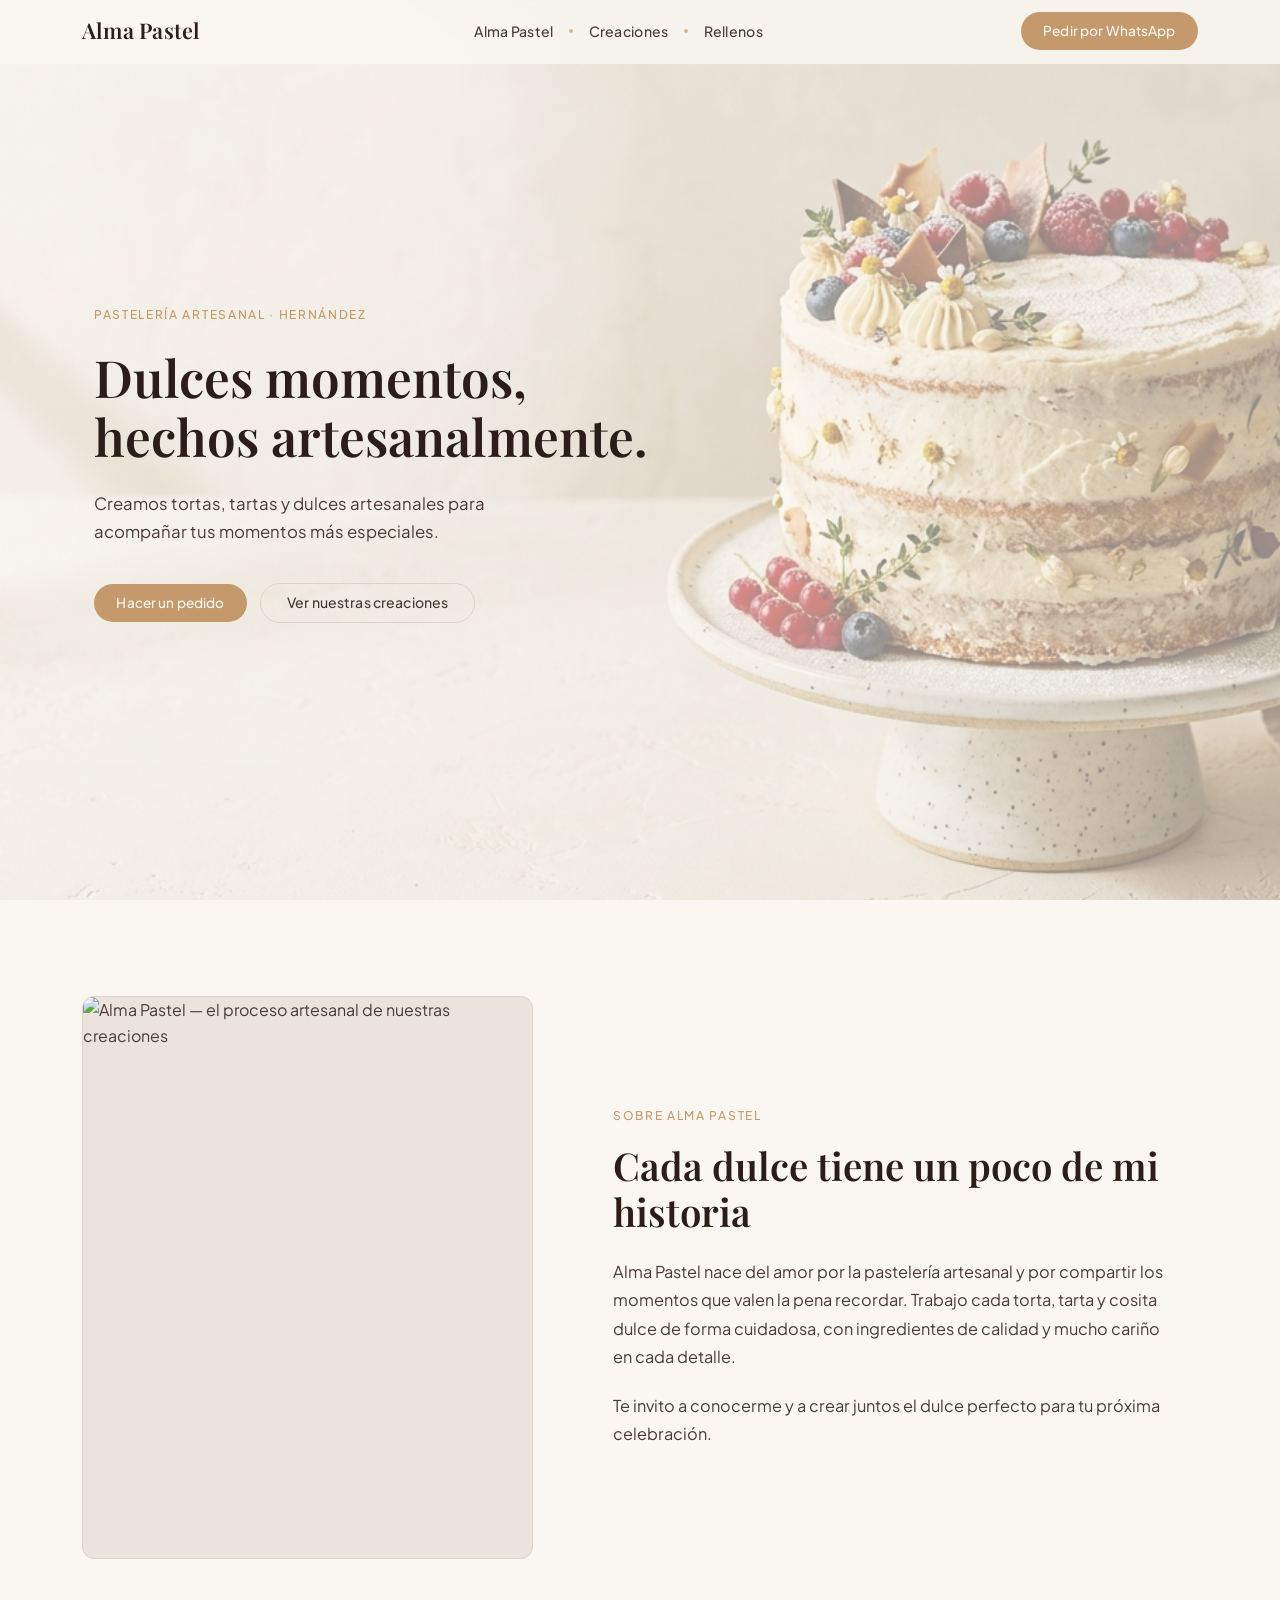
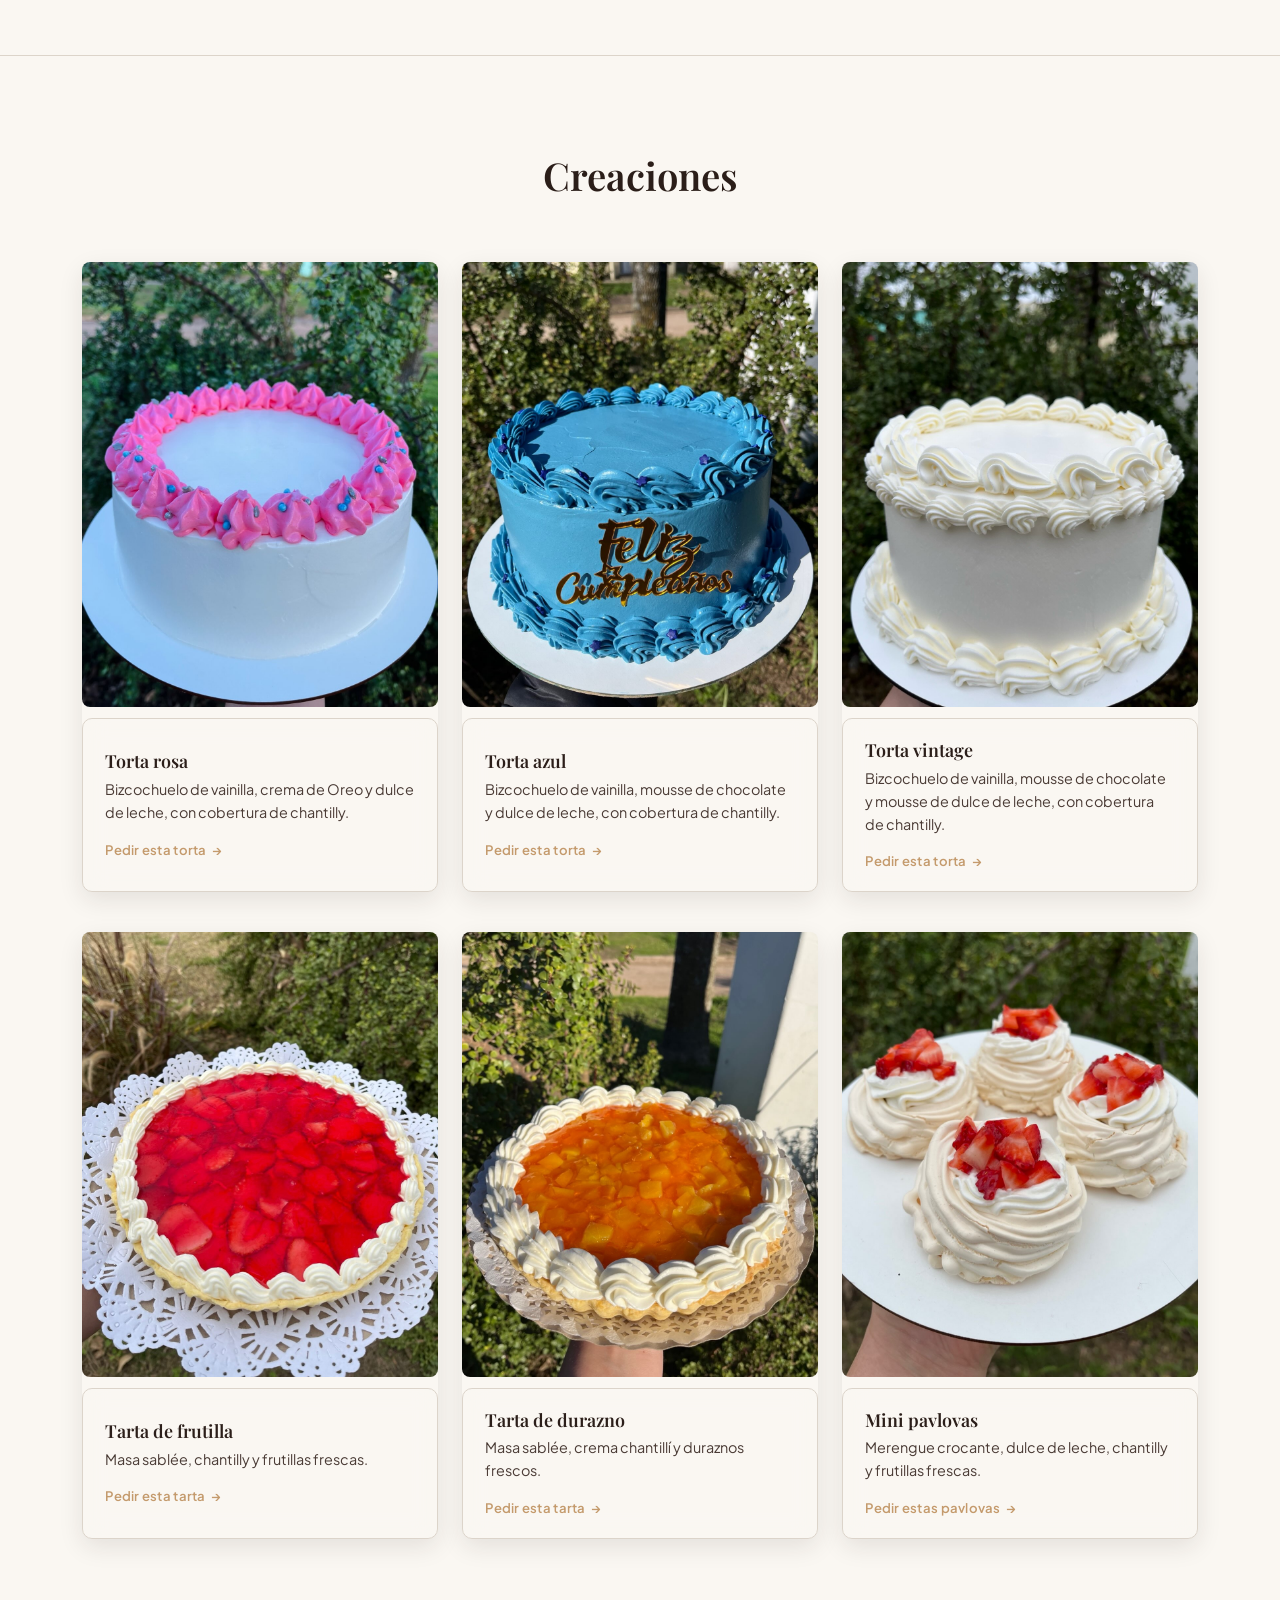
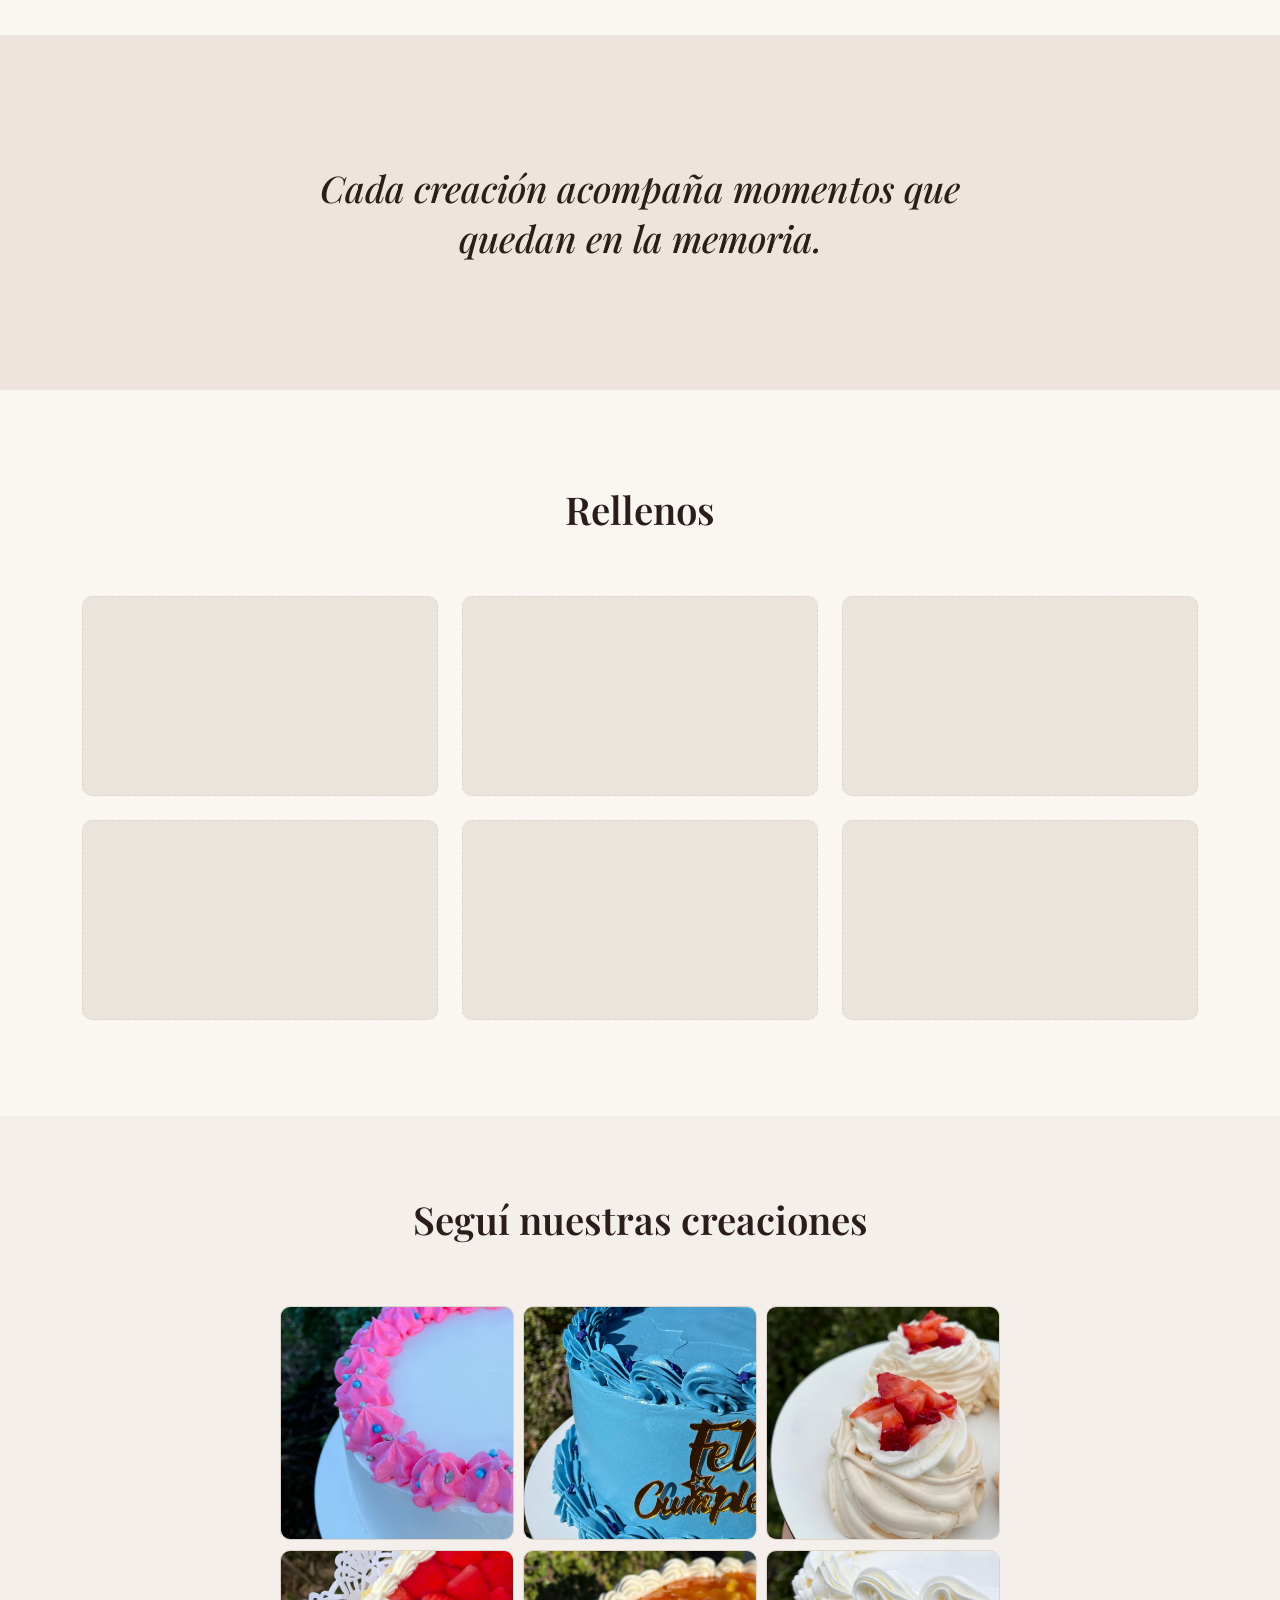
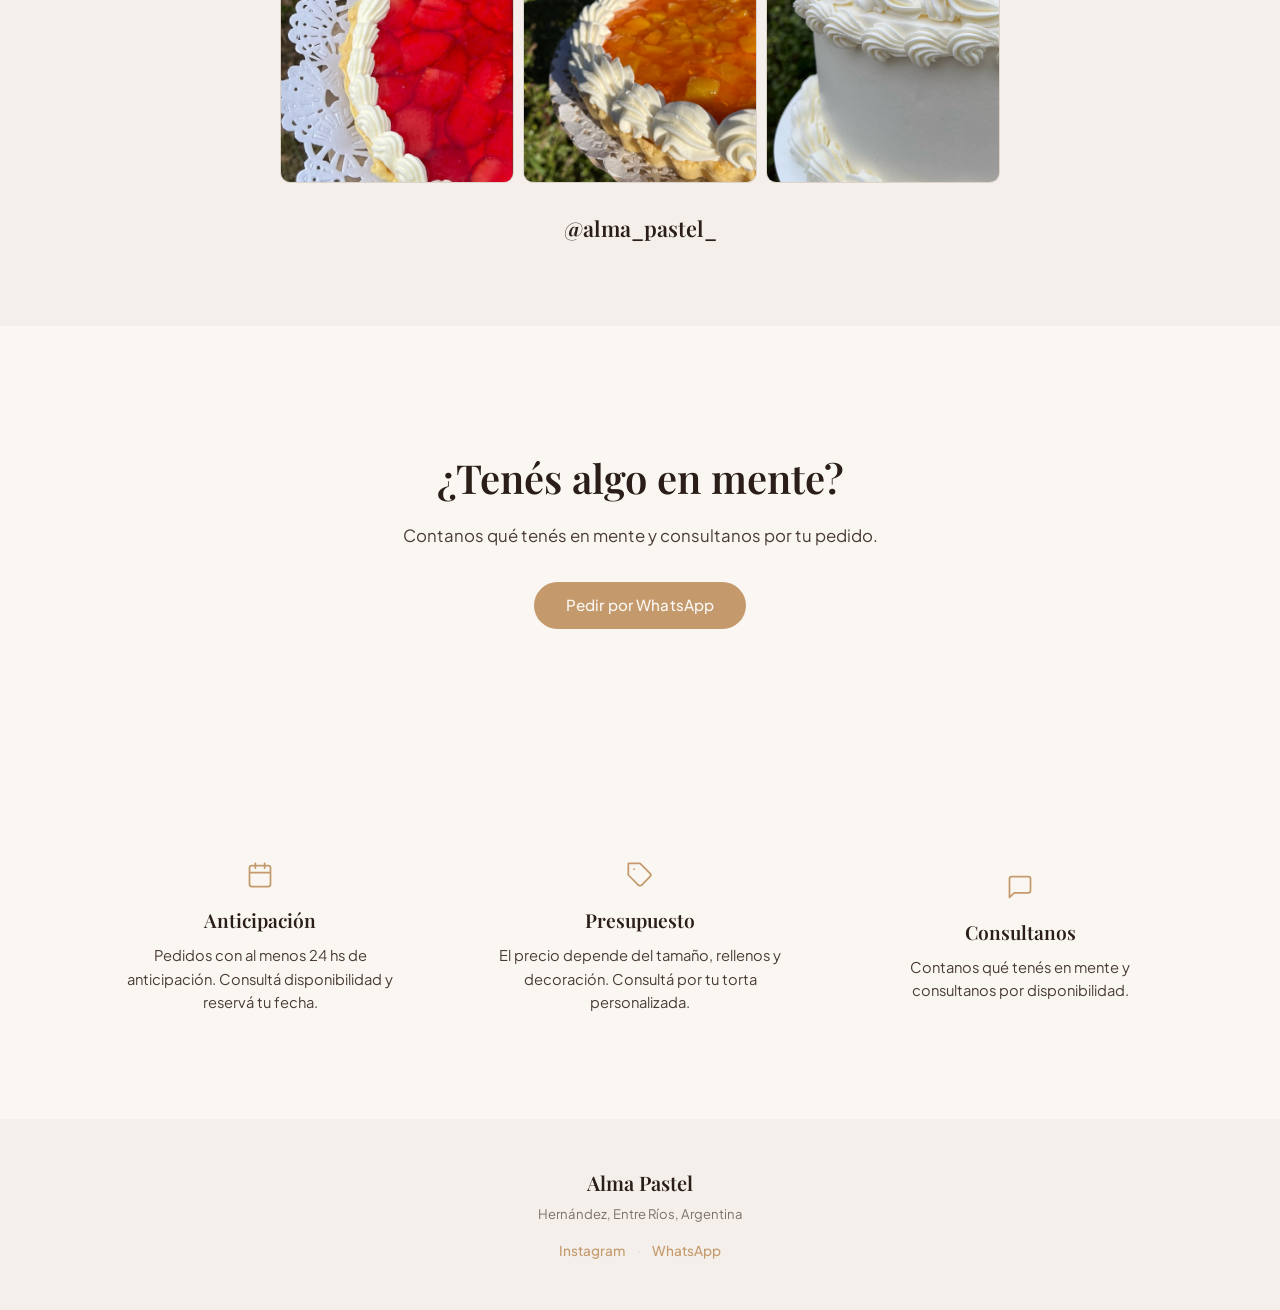
==== index.html @ ade0ddf9 "feat: sitio inicial de Alma Pastel" ====
<!DOCTYPE html>
<html lang="es">
<head>
    <meta charset="UTF-8">
    <meta name="viewport" content="width=device-width, initial-scale=1.0">
    <meta name="description" content="Alma Pastel — Pastelería artesanal en Hernández, Entre Ríos. Tortas, tartas y dulces hechos con amor.">
    <title>Alma Pastel | Pastelería Artesanal</title>

    <link rel="preconnect" href="https://fonts.googleapis.com">
    <link rel="preconnect" href="https://fonts.gstatic.com" crossorigin>
    <link href="https://fonts.googleapis.com/css2?family=Playfair+Display:ital,wght@0,400;0,600;1,400;1,600&family=Plus+Jakarta+Sans:wght@400;500;600&display=swap" rel="stylesheet">

    <link href="https://cdn.jsdelivr.net/npm/bootstrap@5.3.3/dist/css/bootstrap.min.css" rel="stylesheet">
    <link rel="stylesheet" href="css/style.css">
</head>
<body>

    <header id="main-header">
        <nav class="navbar navbar-expand-lg fixed-top">
            <div class="container">

                <a class="navbar-brand" href="#">
                    <span class="brand-name">Alma Pastel</span>
                </a>

                <div class="d-flex align-items-center gap-3">
                    <a href="https://wa.me/YOUR_PHONE_NUMBER" class="btn-whatsapp-mobile d-lg-none" aria-label="Pedir por WhatsApp">
                        <svg xmlns="http://www.w3.org/2000/svg" width="20" height="20" viewBox="0 0 24 24" fill="none" stroke="currentColor" stroke-width="2" stroke-linecap="round" stroke-linejoin="round"><path d="M22 16.92v3a2 2 0 0 1-2.18 2 19.79 19.79 0 0 1-8.63-3.07 19.5 19.5 0 0 1-6-6 19.79 19.79 0 0 1-3.07-8.67A2 2 0 0 1 4.11 2h3a2 2 0 0 1 2 1.72 12.84 12.84 0 0 0 .7 2.81 2 2 0 0 1-.45 2.11L8.09 9.91a16 16 0 0 0 6 6l1.27-1.27a2 2 0 0 1 2.11-.45 12.84 12.84 0 0 0 2.81.7A2 2 0 0 1 22 16.92z"/></svg>
                    </a>

                    <button class="navbar-toggler" type="button" data-bs-toggle="collapse" data-bs-target="#navbarMain" aria-controls="navbarMain" aria-expanded="false" aria-label="Menú de navegación">
                        <span class="navbar-toggler-icon"></span>
                    </button>
                </div>

                <div class="collapse navbar-collapse" id="navbarMain">
                    <ul class="navbar-nav mx-auto align-items-lg-center">
                        <li class="nav-item">
                            <a class="nav-link" href="#sobre-alma">Alma Pastel</a>
                        </li>
                        <li class="nav-item">
                            <a class="nav-link" href="#creaciones">Creaciones</a>
                        </li>
                        <li class="nav-item">
                            <a class="nav-link" href="#rellenos">Rellenos</a>
                        </li>
                    </ul>
                    <a href="https://wa.me/YOUR_PHONE_NUMBER" class="btn btn-whatsapp d-none d-lg-inline-block">
                        Pedir por WhatsApp
                    </a>
                </div>

            </div>
        </nav>
    </header>

    <main>
        <section id="hero">
            <div class="hero-bg" aria-hidden="true">
                <img src="img/hero.jpg" alt="" class="hero-image">
            </div>
            <div class="container">
                <div class="row align-items-center hero-row">
                    <div class="col-lg-7 hero-content">
                        <p class="hero-eyebrow">Pastelería artesanal · Hernández</p>
                        <h1 class="hero-title">Dulces momentos, hechos artesanalmente.</h1>
                        <p class="hero-text">Creamos tortas, tartas y dulces artesanales para acompañar tus momentos más especiales.</p>
                        <div class="hero-cta">
                            <a href="https://wa.me/YOUR_PHONE_NUMBER" class="btn btn-whatsapp">Hacer un pedido</a>
                            <a href="#creaciones" class="btn btn-ghost">Ver nuestras creaciones</a>
                        </div>
                    </div>
                </div>
            </div>
        </section>

        <section id="sobre-alma">
            <div class="container">
                <div class="row align-items-center sobre-row">
                    <div class="col-lg-5">
                        <!-- Foto del proceso artesanal. Reemplazar el archivo img/sobre-alma.jpg por la foto real cuando Ana la provea. -->
                        <div class="sobre-img-wrapper">
                            <img src="img/sobre-alma.jpg" alt="Alma Pastel — el proceso artesanal de nuestras creaciones" class="sobre-img" loading="lazy">
                        </div>
                    </div>
                    <div class="col-lg-7">
                        <div class="sobre-content">
                            <p class="sobre-eyebrow">Sobre Alma Pastel</p>
                            <!-- Texto provisional en primera persona. Reemplazar por el texto real de Ana. -->
                            <h2 class="sobre-title">Cada dulce tiene un poco de mi historia</h2>
                            <p class="sobre-text">Alma Pastel nace del amor por la pastelería artesanal y por compartir los momentos que valen la pena recordar. Trabajo cada torta, tarta y cosita dulce de forma cuidadosa, con ingredientes de calidad y mucho cariño en cada detalle.</p>
                            <p class="sobre-text mb-0">Te invito a conocerme y a crear juntos el dulce perfecto para tu próxima celebración.</p>
                        </div>
                    </div>
                </div>
            </div>
        </section>

        <section id="creaciones">
            <div class="container">
                <div class="section-header">
                    <h2>Creaciones</h2>
                </div>
                <div class="row creaciones-grid">
                    <div class="col-lg-4 col-md-6">
                        <article class="creacion-card">
                            <div class="creacion-media creacion-media--tall">
                                <img src="img/torta-rosa.jpg" alt="Torta rosa de Alma Pastel con cobertura de chantilly" loading="lazy">
                            </div>
                            <div class="creacion-caption">
                                <h3 class="creacion-name">Torta rosa</h3>
                                <p class="creacion-desc">Bizcochuelo de vainilla, crema de Oreo y dulce de leche, con cobertura de chantilly.</p>
                                <a href="https://wa.me/YOUR_PHONE_NUMBER" class="creacion-cta" data-mensaje="Hola! Quiero consultar por la Torta Rosa.">Pedir esta torta</a>
                            </div>
                        </article>
                    </div>
                    <div class="col-lg-4 col-md-6">
                        <article class="creacion-card">
                            <div class="creacion-media creacion-media--tall">
                                <img src="img/torta-azul.jpg" alt="Torta azul de Alma Pastel con cobertura de chantilly" loading="lazy">
                            </div>
                            <div class="creacion-caption">
                                <h3 class="creacion-name">Torta azul</h3>
                                <p class="creacion-desc">Bizcochuelo de vainilla, mousse de chocolate y dulce de leche, con cobertura de chantilly.</p>
                                <a href="https://wa.me/YOUR_PHONE_NUMBER" class="creacion-cta" data-mensaje="Hola! Quiero consultar por la Torta Azul.">Pedir esta torta</a>
                            </div>
                        </article>
                    </div>
                    <div class="col-lg-4 col-md-6">
                        <article class="creacion-card">
                            <div class="creacion-media creacion-media--tall">
                                <img src="img/torta-vintage.jpg" alt="Torta estilo vintage de Alma Pastel con cobertura de chantilly" loading="lazy">
                            </div>
                            <div class="creacion-caption">
                                <h3 class="creacion-name">Torta vintage</h3>
                                <p class="creacion-desc">Bizcochuelo de vainilla, mousse de chocolate y mousse de dulce de leche, con cobertura de chantilly.</p>
                                <a href="https://wa.me/YOUR_PHONE_NUMBER" class="creacion-cta" data-mensaje="Hola! Quiero consultar por la Torta Vintage.">Pedir esta torta</a>
                            </div>
                        </article>
                    </div>
                    <div class="col-lg-4 col-md-6">
                        <article class="creacion-card">
                            <div class="creacion-media creacion-media--standard">
                                <img src="img/tarta-frutilla.jpg" alt="Tarta de frutilla de Alma Pastel con frutillas frescas" loading="lazy">
                            </div>
                            <div class="creacion-caption">
                                <h3 class="creacion-name">Tarta de frutilla</h3>
                                <p class="creacion-desc">Masa sablée, chantilly y frutillas frescas.</p>
                                <a href="https://wa.me/YOUR_PHONE_NUMBER" class="creacion-cta" data-mensaje="Hola! Quiero consultar por la Tarta de Frutilla.">Pedir esta tarta</a>
                            </div>
                        </article>
                    </div>
                    <div class="col-lg-4 col-md-6">
                        <article class="creacion-card">
                            <div class="creacion-media creacion-media--standard">
                                <img src="img/tarta-durazno.jpg" alt="Tarta de durazno de Alma Pastel con duraznos frescos" loading="lazy">
                            </div>
                            <div class="creacion-caption">
                                <h3 class="creacion-name">Tarta de durazno</h3>
                                <p class="creacion-desc">Masa sablée, crema chantillí y duraznos frescos.</p>
                                <a href="https://wa.me/YOUR_PHONE_NUMBER" class="creacion-cta" data-mensaje="Hola! Quiero consultar por la Tarta de Durazno.">Pedir esta tarta</a>
                            </div>
                        </article>
                    </div>
                    <div class="col-lg-4 col-md-6">
                        <article class="creacion-card">
                            <div class="creacion-media creacion-media--standard">
                                <img src="img/pavlovas.jpg" alt="Mini pavlovas de frutilla de Alma Pastel con frutillas frescas" loading="lazy">
                            </div>
                            <div class="creacion-caption">
                                <h3 class="creacion-name">Mini pavlovas</h3>
                                <p class="creacion-desc">Merengue crocante, dulce de leche, chantilly y frutillas frescas.</p>
                                <a href="https://wa.me/YOUR_PHONE_NUMBER" class="creacion-cta" data-mensaje="Hola! Quiero consultar por las Mini Pavlovas.">Pedir estas pavlovas</a>
                            </div>
                        </article>
                    </div>
                </div>
            </div>
        </section>

        <section id="pausa-visual">
            <div class="container">
                <p class="pausa-frase">Cada creación acompaña momentos que quedan en la memoria.</p>
            </div>
        </section>

        <!-- Sección Rellenos (placeholder). Reemplazar con el contenido real cuando esté definido. -->
        <section id="rellenos">
            <div class="container">
                <div class="section-header">
                    <h2>Rellenos</h2>
                </div>
                <div class="row rellenos-grid">
                    <div class="col-md-4"><div class="relleno-placeholder"></div></div>
                    <div class="col-md-4"><div class="relleno-placeholder"></div></div>
                    <div class="col-md-4"><div class="relleno-placeholder"></div></div>
                    <div class="col-md-4"><div class="relleno-placeholder"></div></div>
                    <div class="col-md-4"><div class="relleno-placeholder"></div></div>
                    <div class="col-md-4"><div class="relleno-placeholder"></div></div>
                </div>
            </div>
        </section>

        <section id="instagram">
            <div class="container">
                <div class="section-header">
                    <h2>Seguí nuestras creaciones</h2>
                </div>
                <a class="instagram-link" href="https://instagram.com/alma_pastel_" target="_blank" rel="noopener noreferrer" aria-label="Seguinos en Instagram">
                    <div class="instagram-grid">
                        <div class="ig-tile"><img src="img/torta-rosa-2.jpg" alt="Creación de Alma Pastel" loading="lazy"></div>
                        <div class="ig-tile"><img src="img/torta-azul-2.jpg" alt="Creación de Alma Pastel" loading="lazy"></div>
                        <div class="ig-tile"><img src="img/pavlovas-2.jpg" alt="Creación de Alma Pastel" loading="lazy"></div>
                        <div class="ig-tile"><img src="img/tarta-frutilla-2.jpg" alt="Creación de Alma Pastel" loading="lazy"></div>
                        <div class="ig-tile"><img src="img/tarta-durazno-2.jpg" alt="Creación de Alma Pastel" loading="lazy"></div>
                        <div class="ig-tile"><img src="img/torta-vintage-3.jpg" alt="Creación de Alma Pastel" loading="lazy"></div>
                    </div>
                    <span class="instagram-handle">@alma_pastel_</span>
                </a>
            </div>
        </section>

        <section id="cta-final">
            <div class="container">
                <div class="cta-final-content">
                    <h2>¿Tenés algo en mente?</h2>
                    <p class="cta-final-text">Contanos qué tenés en mente y consultanos por tu pedido.</p>
                    <a href="https://wa.me/YOUR_PHONE_NUMBER" class="btn btn-whatsapp btn-cta-final">Pedir por WhatsApp</a>
                </div>
            </div>
        </section>

        <section id="como-pedir">
            <div class="container">
                <div class="row como-pedir-grid">
                    <div class="col-md-4">
                        <article class="paso">
                            <span class="paso-icono" aria-hidden="true">
                                <svg xmlns="http://www.w3.org/2000/svg" width="28" height="28" viewBox="0 0 24 24" fill="none" stroke="currentColor" stroke-width="1.5" stroke-linecap="round" stroke-linejoin="round"><path d="M8 2v4M16 2v4M3 10h18M5 4h14a2 2 0 0 1 2 2v14a2 2 0 0 1-2 2H5a2 2 0 0 1-2-2V6a2 2 0 0 1 2-2z"/></svg>
                            </span>
                            <h3 class="paso-title">Anticipación</h3>
                            <p class="paso-text">Pedidos con al menos 24 hs de anticipación. Consultá disponibilidad y reservá tu fecha.</p>
                        </article>
                    </div>
                    <div class="col-md-4">
                        <article class="paso">
                            <span class="paso-icono" aria-hidden="true">
                                <svg xmlns="http://www.w3.org/2000/svg" width="28" height="28" viewBox="0 0 24 24" fill="none" stroke="currentColor" stroke-width="1.5" stroke-linecap="round" stroke-linejoin="round"><path d="M20.59 13.41l-7.17 7.17a2 2 0 0 1-2.83 0L2 12V2h10l8.59 8.59a2 2 0 0 1 0 2.82z"/><line x1="7" y1="7" x2="7.01" y2="7"/></svg>
                            </span>
                            <h3 class="paso-title">Presupuesto</h3>
                            <p class="paso-text">El precio depende del tamaño, rellenos y decoración. Consultá por tu torta personalizada.</p>
                        </article>
                    </div>
                    <div class="col-md-4">
                        <article class="paso">
                            <span class="paso-icono" aria-hidden="true">
                                <svg xmlns="http://www.w3.org/2000/svg" width="28" height="28" viewBox="0 0 24 24" fill="none" stroke="currentColor" stroke-width="1.5" stroke-linecap="round" stroke-linejoin="round"><path d="M21 15a2 2 0 0 1-2 2H7l-4 4V5a2 2 0 0 1 2-2h14a2 2 0 0 1 2 2z"/></svg>
                            </span>
                            <h3 class="paso-title">Consultanos</h3>
                            <p class="paso-text">Contanos qué tenés en mente y consultanos por disponibilidad.</p>
                        </article>
                    </div>
                </div>
            </div>
        </section>
    </main>

    <footer class="site-footer">
        <div class="container text-center">
            <p class="footer-brand">Alma Pastel</p>
            <p class="footer-location">Hernández, Entre Ríos, Argentina</p>
            <div class="footer-links">
                <a href="https://instagram.com/alma_pastel_" target="_blank" rel="noopener noreferrer" aria-label="Instagram">Instagram</a>
                <span class="footer-sep">·</span>
                <a href="https://wa.me/YOUR_PHONE_NUMBER" target="_blank" rel="noopener noreferrer" aria-label="WhatsApp">WhatsApp</a>
            </div>
        </div>
    </footer>

    <a href="https://wa.me/YOUR_PHONE_NUMBER" class="btn-whatsapp-flotante" aria-label="Consultar disponibilidad por WhatsApp">
        <svg xmlns="http://www.w3.org/2000/svg" width="20" height="20" viewBox="0 0 24 24" fill="none" stroke="currentColor" stroke-width="2" stroke-linecap="round" stroke-linejoin="round"><path d="M22 16.92v3a2 2 0 0 1-2.18 2 19.79 19.79 0 0 1-8.63-3.07 19.5 19.5 0 0 1-6-6 19.79 19.79 0 0 1-3.07-8.67A2 2 0 0 1 4.11 2h3a2 2 0 0 1 2 1.72 12.84 12.84 0 0 0 .7 2.81 2 2 0 0 1-.45 2.11L8.09 9.91a16 16 0 0 0 6 6l1.27-1.27a2 2 0 0 1 2.11-.45 12.84 12.84 0 0 0 2.81.7A2 2 0 0 1 22 16.92z"/></svg>
        <span>Consultar disponibilidad</span>
    </a>

    <button type="button" id="btn-volver-arriba" class="btn-top" aria-label="Volver arriba">
        <svg xmlns="http://www.w3.org/2000/svg" width="20" height="20" viewBox="0 0 24 24" fill="none" stroke="currentColor" stroke-width="2" stroke-linecap="round" stroke-linejoin="round"><line x1="12" y1="19" x2="12" y2="5"/><polyline points="5 12 12 5 19 12"/></svg>
    </button>

    <script src="https://cdn.jsdelivr.net/npm/bootstrap@5.3.3/dist/js/bootstrap.bundle.min.js"></script>
    <script src="js/script.js"></script>
</body>
</html>
---- css/style.css ----
:root {
    --ap-bg-marfil: #FAF7F2;
    --ap-bg-crema: #F4EFEA;
    --ap-bg-rosa-sutil: #EFE3DD;
    --ap-text-chocolate: #2B1E19;
    --ap-text-espresso: #4A3B35;
    --ap-accent-caramelo: #C49A6C;
    --ap-placeholder-bg: #EAE4DD;
    --ap-placeholder-border: #DCD4CA;

    --ap-font-serif: 'Playfair Display', Georgia, 'Times New Roman', serif;
    --ap-font-sans: 'Plus Jakarta Sans', -apple-system, BlinkMacSystemFont, 'Segoe UI', sans-serif;

    --ap-navbar-height: 76px;
}

/* Base */
html {
    scroll-behavior: smooth;
    scroll-padding-top: var(--ap-navbar-height);
}

body {
    font-family: var(--ap-font-sans);
    font-weight: 400;
    color: var(--ap-text-espresso);
    background-color: var(--ap-bg-marfil);
    line-height: 1.6;
    -webkit-font-smoothing: antialiased;
    -moz-osx-font-smoothing: grayscale;
}

/* Tipografía base */
h1, h2, h3, h4, h5, h6 {
    font-family: var(--ap-font-serif);
    color: var(--ap-text-chocolate);
    font-weight: 600;
    line-height: 1.2;
}

a {
    color: var(--ap-accent-caramelo);
    text-decoration: none;
    transition: color 0.2s ease;
}

a:hover {
    color: var(--ap-text-chocolate);
}

/* Navbar */
.navbar {
    background-color: rgba(250, 247, 242, 0.85);
    backdrop-filter: blur(12px);
    -webkit-backdrop-filter: blur(12px);
    border-bottom: 1px solid transparent;
    transition: border-color 0.3s ease, box-shadow 0.3s ease;
    padding: 0.75rem 0;
    z-index: 1030;
}

.navbar.scrolled {
    border-bottom-color: var(--ap-placeholder-border);
    box-shadow: 0 1px 8px rgba(43, 30, 25, 0.04);
}

.navbar-brand {
    display: inline-flex;
    text-decoration: none;
    line-height: 1.1;
}

.brand-name {
    font-family: var(--ap-font-serif);
    font-size: 1.35rem;
    font-weight: 600;
    color: var(--ap-text-chocolate);
    letter-spacing: 0.01em;
}

.navbar-toggler {
    border: none;
    padding: 0.35rem;
}

.navbar-toggler:focus {
    box-shadow: none;
}

.navbar-toggler-icon {
    background-image: url("data:image/svg+xml,%3csvg xmlns='http://www.w3.org/2000/svg' viewBox='0 0 30 30'%3e%3cpath stroke='%234A3B35' stroke-linecap='round' stroke-miterlimit='10' stroke-width='2' d='M4 7h22M4 15h22M4 23h22'/%3e%3c/svg%3e");
    width: 24px;
    height: 24px;
}

.nav-link {
    font-family: var(--ap-font-sans);
    font-size: 0.88rem;
    font-weight: 500;
    color: var(--ap-text-espresso) !important;
    letter-spacing: 0.02em;
    padding: 0.5rem 1.1rem !important;
    transition: color 0.2s ease;
}

.nav-link:hover {
    color: var(--ap-text-chocolate) !important;
}

/* Puntitos separadores entre nav links (solo desktop) */
@media (min-width: 992px) {
    .navbar-nav .nav-item {
        position: relative;
    }

    .navbar-nav .nav-item:not(:last-child)::after {
        content: '';
        position: absolute;
        top: 50%;
        right: -2px;
        transform: translateY(-50%);
        width: 4px;
        height: 4px;
        border-radius: 50%;
        background-color: var(--ap-accent-caramelo);
        opacity: 0.7;
    }
}

/* Botón WhatsApp (navbar desktop) */
.btn-whatsapp {
    font-family: var(--ap-font-sans);
    font-size: 0.85rem;
    font-weight: 500;
    color: var(--ap-bg-marfil);
    background-color: var(--ap-accent-caramelo);
    border: none;
    border-radius: 100px;
    padding: 0.55rem 1.4rem;
    letter-spacing: 0.01em;
    transition: background-color 0.2s ease, transform 0.15s ease;
}

.btn-whatsapp:hover {
    background-color: var(--ap-text-chocolate);
    color: var(--ap-bg-marfil);
    transform: translateY(-1px);
}

/* Botón WhatsApp (navbar mobile) */
.btn-whatsapp-mobile {
    display: flex;
    align-items: center;
    justify-content: center;
    width: 40px;
    height: 40px;
    border-radius: 50%;
    background-color: var(--ap-accent-caramelo);
    color: var(--ap-bg-marfil);
    transition: background-color 0.2s ease;
}

.btn-whatsapp-mobile:hover {
    background-color: var(--ap-text-chocolate);
    color: var(--ap-bg-marfil);
}

/* Ocultar el botón WhatsApp del navbar cuando aparece el botón flotante */
.navbar-wa-hidden {
    opacity: 0;
    visibility: hidden;
    transform: translateY(4px);
    pointer-events: none;
}

.btn-whatsapp.navbar-wa-hidden,
.btn-whatsapp-mobile.navbar-wa-hidden {
    transition: opacity 0.3s ease, transform 0.3s ease, visibility 0.3s ease;
}

/* Hero */
#hero {
    position: relative;
    overflow: hidden;
    padding-top: calc(var(--ap-navbar-height) + 4rem);
    padding-bottom: 4rem;
    min-height: 100vh;
    display: flex;
    align-items: center;
}

.hero-bg {
    position: absolute;
    inset: 0;
    z-index: 0;
    overflow: hidden;
}

.hero-bg::after {
    content: '';
    position: absolute;
    inset: 0;
    background-color: rgba(250, 247, 242, 0.55);
    z-index: 1;
}

.hero-image {
    position: relative;
    width: 100%;
    height: 120%;
    top: -10%;
    object-fit: cover;
    display: block;
    will-change: transform;
    transform: translateY(0);
}

.hero-row {
    width: 100%;
    margin: 0;
}

.hero-content {
    position: relative;
    z-index: 2;
    padding-right: 3rem;
    padding-bottom: 3rem;
}

.hero-eyebrow {
    font-family: var(--ap-font-sans);
    font-size: 0.75rem;
    font-weight: 500;
    text-transform: uppercase;
    letter-spacing: 0.14em;
    color: var(--ap-accent-caramelo);
    margin-bottom: 1.5rem;
}

.hero-title {
    font-size: clamp(2.2rem, 4vw, 3.2rem);
    font-weight: 600;
    line-height: 1.15;
    color: var(--ap-text-chocolate);
    margin-bottom: 1.5rem;
    max-width: 640px;
}

.hero-text {
    font-size: 1.05rem;
    line-height: 1.7;
    color: var(--ap-text-espresso);
    margin-bottom: 2.25rem;
    max-width: 440px;
}

.hero-cta {
    display: flex;
    flex-wrap: wrap;
    gap: 0.85rem;
    align-items: center;
}

.btn-ghost {
    font-family: var(--ap-font-sans);
    font-size: 0.88rem;
    font-weight: 500;
    color: var(--ap-text-espresso);
    background-color: transparent;
    border: 1px solid var(--ap-placeholder-border);
    border-radius: 100px;
    padding: 0.55rem 1.6rem;
    letter-spacing: 0.01em;
    transition: border-color 0.2s ease, color 0.2s ease;
}

.btn-ghost:hover {
    border-color: var(--ap-text-espresso);
    color: var(--ap-text-chocolate);
    background-color: transparent;
}

.section-header {
    text-align: center;
    max-width: 540px;
    margin: 0 auto 4rem;
}

.section-header h2 {
    font-size: clamp(1.8rem, 3vw, 2.4rem);
    margin-bottom: 1rem;
}

/* --- Creaciones --- */
#creaciones {
    padding: 6rem 0;
    background-color: var(--ap-bg-marfil);
}

.creaciones-grid {
    row-gap: 2.5rem;
}

.creacion-card {
    max-width: 480px;
    margin: 0 auto;
    display: flex;
    flex-direction: column;
    height: 100%;
    box-shadow: 0 8px 24px rgba(43, 30, 25, 0.10);
    border-radius: 12px;
}

.creacion-media {
    border-radius: 8px;
    overflow: hidden;
    background-color: var(--ap-placeholder-bg);
    position: relative;
}

.creacion-media img {
    width: 100%;
    height: 100%;
    display: block;
    object-fit: cover;
    transition: transform 0.5s ease;
}

.creacion-media--tall,
.creacion-media--standard {
    aspect-ratio: 4 / 5;
}

.creacion-caption {
    flex: 1;
    background-color: rgba(250, 247, 242, 0.85);
    backdrop-filter: blur(12px);
    -webkit-backdrop-filter: blur(12px);
    border: 1px solid var(--ap-placeholder-border);
    border-radius: 10px;
    padding: 1.25rem 1.4rem;
    margin-top: 0.65rem;
    display: flex;
    flex-direction: column;
    justify-content: center;
}

.creacion-name {
    font-family: var(--ap-font-serif);
    font-size: 1.12rem;
    font-weight: 600;
    color: var(--ap-text-chocolate);
    margin: 0 0 0.4rem;
}

.creacion-desc {
    font-size: 0.9rem;
    line-height: 1.6;
    color: var(--ap-text-espresso);
    margin: 0;
}

.creacion-cta {
    align-self: flex-start;
    margin-top: 0.9rem;
    font-family: var(--ap-font-sans);
    font-size: 0.82rem;
    font-weight: 600;
    color: var(--ap-accent-caramelo);
    letter-spacing: 0.02em;
    transition: color 0.2s ease;
}

.creacion-cta::after {
    content: '→';
    margin-left: 0.35rem;
    transition: transform 0.2s ease;
    display: inline-block;
}

.creacion-cta:hover {
    color: var(--ap-text-chocolate);
}

.creacion-cta:hover::after {
    transform: translateX(3px);
}

/* Hover sutil solo en dispositivos con hover real (desktop) */
@media (hover: hover) and (pointer: fine) {
    .creacion-card:hover .creacion-media img {
        transform: scale(1.03);
    }
}

/* --- Sobre Alma --- */
#sobre-alma {
    padding: 6rem 0;
    background-color: var(--ap-bg-marfil);
    border-bottom: 1px solid var(--ap-placeholder-border);
}

.sobre-img-wrapper {
    border-radius: 12px;
    overflow: hidden;
    background-color: var(--ap-placeholder-bg);
    border: 1px solid var(--ap-placeholder-border);
}

/* Mientras no exista img/sobre-alma.jpg se muestra el fondo de placeholder sin romper el layout */
.sobre-img {
    width: 100%;
    aspect-ratio: 4 / 5;
    object-fit: cover;
    display: block;
}

.sobre-content {
    padding: 0 1rem;
}

@media (min-width: 992px) {
    .sobre-content {
        padding: 0 2rem 0 3.5rem;
    }
}

.sobre-eyebrow {
    font-family: var(--ap-font-sans);
    font-size: 0.75rem;
    font-weight: 500;
    text-transform: uppercase;
    letter-spacing: 0.14em;
    color: var(--ap-accent-caramelo);
    margin-bottom: 1rem;
}

.sobre-title {
    font-size: clamp(1.8rem, 3vw, 2.4rem);
    margin-bottom: 1.5rem;
}

.sobre-text {
    font-size: 1.02rem;
    line-height: 1.75;
    color: var(--ap-text-espresso);
    margin-bottom: 1.25rem;
    max-width: 560px;
}

/* --- Pausa Visual --- */
#pausa-visual {
    background-color: var(--ap-bg-rosa-sutil);
    padding: 8rem 0;
}

.pausa-frase {
    font-family: var(--ap-font-serif);
    font-style: italic;
    font-size: clamp(1.7rem, 3.5vw, 2.3rem);
    font-weight: 500;
    line-height: 1.35;
    color: var(--ap-text-chocolate);
    text-align: center;
    max-width: 720px;
    margin: 0 auto;
}

/* --- Rellenos (placeholder) --- */
#rellenos {
    background-color: var(--ap-bg-marfil);
    padding: 6rem 0;
}

.rellenos-grid {
    row-gap: 1.5rem;
}

.relleno-placeholder {
    border-radius: 10px;
    border: 1px dashed var(--ap-placeholder-border);
    background-color: var(--ap-placeholder-bg);
    min-height: 200px;
}

/* --- Cómo hacer tu pedido --- */
#como-pedir {
    background-color: var(--ap-bg-marfil);
    padding: 6rem 0;
}

.como-pedir-grid {
    row-gap: 2.5rem;
}

.paso {
    height: 100%;
    display: flex;
    flex-direction: column;
    justify-content: center;
    text-align: center;
    padding: 0.5rem 1rem;
}

.paso-icono {
    display: inline-flex;
    align-items: center;
    justify-content: center;
    color: var(--ap-accent-caramelo);
    margin-bottom: 1.25rem;
}

.paso-title {
    font-size: 1.2rem;
    margin-bottom: 0.75rem;
}

.paso-text {
    font-size: 0.92rem;
    line-height: 1.6;
    color: var(--ap-text-espresso);
    margin: 0 auto;
    max-width: 300px;
}

/* --- Instagram --- */
#instagram {
    background-color: var(--ap-bg-crema);
    padding: 5rem 0;
}

.instagram-link {
    display: block;
    max-width: 720px;
    margin: 0 auto;
    text-align: center;
    text-decoration: none;
}

.instagram-grid {
    display: grid;
    grid-template-columns: repeat(3, 1fr);
    gap: 0.6rem;
    margin-bottom: 1.75rem;
}

.ig-tile {
    aspect-ratio: 1 / 1;
    border-radius: 10px;
    overflow: hidden;
    background-color: var(--ap-placeholder-bg);
    border: 1px solid var(--ap-placeholder-border);
}

.ig-tile img {
    width: 100%;
    height: 100%;
    object-fit: cover;
    display: block;
    transition: transform 0.5s ease;
}

@media (hover: hover) and (pointer: fine) {
    .instagram-link:hover .ig-tile img {
        transform: scale(1.05);
    }
}

.instagram-handle {
    font-family: var(--ap-font-serif);
    font-size: 1.35rem;
    font-weight: 600;
    color: var(--ap-text-chocolate);
    text-decoration: none;
    transition: color 0.2s ease;
}

.instagram-link:hover .instagram-handle {
    color: var(--ap-accent-caramelo);
}

/* --- CTA Final --- */
#cta-final {
    background-color: var(--ap-bg-marfil);
    padding: 8rem 0;
}

.cta-final-content {
    text-align: center;
    max-width: 560px;
    margin: 0 auto;
}

.cta-final-content h2 {
    font-size: clamp(1.8rem, 3.5vw, 2.5rem);
    margin-bottom: 1.25rem;
}

.cta-final-text {
    font-size: 1.05rem;
    line-height: 1.7;
    color: var(--ap-text-espresso);
    margin-bottom: 2rem;
}

.btn-cta-final {
    font-size: 0.95rem;
    padding: 0.75rem 2rem;
}

/* --- Botón WhatsApp flotante --- */
.btn-whatsapp-flotante {
    position: fixed;
    left: 1.25rem;
    bottom: 1.25rem;
    z-index: 1040;
    display: flex;
    align-items: center;
    gap: 0.5rem;
    font-family: var(--ap-font-sans);
    font-size: 0.85rem;
    font-weight: 600;
    color: var(--ap-bg-marfil);
    background-color: var(--ap-accent-caramelo);
    border-radius: 100px;
    padding: 0.7rem 1.1rem;
    box-shadow: 0 2px 12px rgba(43, 30, 25, 0.18);
    text-decoration: none;
    opacity: 0;
    visibility: hidden;
    transform: translateY(10px);
    pointer-events: none;
    transition: opacity 0.3s ease, transform 0.3s ease, visibility 0.3s ease, background-color 0.2s ease;
}

.btn-whatsapp-flotante.visible {
    opacity: 1;
    visibility: visible;
    transform: translateY(0);
    pointer-events: auto;
}

@media (hover: hover) and (pointer: fine) {
    .btn-whatsapp-flotante:hover {
        background-color: var(--ap-text-chocolate);
        color: var(--ap-bg-marfil);
        transform: translateY(-1px);
    }
}

/* --- Botón volver arriba --- */
.btn-top {
    position: fixed;
    right: 1.25rem;
    bottom: 1.25rem;
    z-index: 1040;
    display: flex;
    align-items: center;
    justify-content: center;
    width: 48px;
    height: 48px;
    border: none;
    border-radius: 50%;
    background-color: var(--ap-accent-caramelo);
    color: var(--ap-bg-marfil);
    box-shadow: 0 2px 10px rgba(43, 30, 25, 0.12);
    opacity: 0;
    visibility: hidden;
    transform: translateY(10px);
    pointer-events: none;
    transition: opacity 0.3s ease, transform 0.3s ease, visibility 0.3s ease, background-color 0.2s ease;
}

.btn-top.visible {
    opacity: 1;
    visibility: visible;
    transform: translateY(0);
    pointer-events: auto;
}

@media (hover: hover) and (pointer: fine) {
    .btn-top:hover {
        background-color: var(--ap-text-chocolate);
    }
}

/* Footer */
.site-footer {
    background-color: var(--ap-bg-crema);
    padding: 3rem 0;
}

.footer-brand {
    font-family: var(--ap-font-serif);
    font-size: 1.25rem;
    font-weight: 600;
    color: var(--ap-text-chocolate);
    margin-bottom: 0.25rem;
}

.footer-location {
    font-size: 0.82rem;
    color: var(--ap-text-espresso);
    opacity: 0.7;
    margin-bottom: 1rem;
}

.footer-links {
    font-size: 0.85rem;
}

.footer-links a {
    color: var(--ap-accent-caramelo);
    font-weight: 500;
    text-decoration: none;
    transition: color 0.2s ease;
}

.footer-links a:hover {
    color: var(--ap-text-chocolate);
}

.footer-sep {
    color: var(--ap-placeholder-border);
    margin: 0 0.6rem;
}

/* Responsive */

/* Tablets */
@media (max-width: 991.98px) {
    .navbar-collapse {
        background-color: rgba(250, 247, 242, 0.98);
        backdrop-filter: blur(12px);
        -webkit-backdrop-filter: blur(12px);
        padding: 1.25rem;
        margin-top: 0.75rem;
        border-radius: 8px;
    }

    .nav-link {
        padding: 0.65rem 0 !important;
    }

    #hero {
        padding-top: calc(var(--ap-navbar-height) + 2rem);
        padding-bottom: 3rem;
    }

    .hero-content {
        padding-right: 0.5rem;
        text-align: center;
        padding-bottom: 2.5rem;
    }

    .hero-text {
        margin-left: auto;
        margin-right: auto;
    }

    .hero-cta {
        justify-content: center;
    }
}

/* Mobile */
@media (max-width: 575.98px) {
    :root {
        --ap-navbar-height: 64px;
    }

    .navbar {
        padding: 0.5rem 0;
    }

    .brand-name {
        font-size: 1.15rem;
    }

    .btn-whatsapp-mobile {
        width: 36px;
        height: 36px;
    }

    .btn-whatsapp-mobile svg {
        width: 17px;
        height: 17px;
    }

    #hero {
        padding-top: calc(var(--ap-navbar-height) + 1.5rem);
        padding-bottom: 2rem;
    }

    .hero-eyebrow {
        font-size: 0.68rem;
        margin-bottom: 1.2rem;
    }

    .hero-title {
        font-size: 1.85rem;
        margin-bottom: 1.2rem;
    }

    .hero-text {
        font-size: 0.95rem;
        margin-bottom: 2rem;
    }

    .hero-cta {
        flex-direction: column;
        align-items: stretch;
        padding: 0 1rem;
    }

    .hero-cta .btn {
        text-align: center;
        width: 100%;
    }

    .section-header {
        margin-bottom: 2.5rem;
    }

    #creaciones {
        padding: 3.5rem 0;
    }

    .creaciones-grid {
        row-gap: 2rem;
    }

    .creacion-caption {
        margin-top: 0.5rem;
        padding: 1rem 1.15rem;
    }

    #pausa-visual {
        padding: 4.5rem 0;
    }

    #sobre-alma {
        padding: 3.5rem 0;
    }

    .sobre-img-wrapper {
        margin-bottom: 2rem;
    }

    .sobre-content {
        padding: 0 0.5rem;
        text-align: center;
    }

    .sobre-text {
        margin-left: auto;
        margin-right: auto;
    }

    #instagram {
        padding: 3.5rem 0;
    }

    .instagram-grid {
        gap: 0.4rem;
    }

    .btn-whatsapp-flotante {
        left: 1rem;
        bottom: 1rem;
        padding: 0.6rem 0.9rem;
        font-size: 0.8rem;
    }

    #como-pedir {
        padding: 3.5rem 0;
    }

    .paso {
        padding: 0.5rem 0;
    }

    #cta-final {
        padding: 4.5rem 0;
    }
}
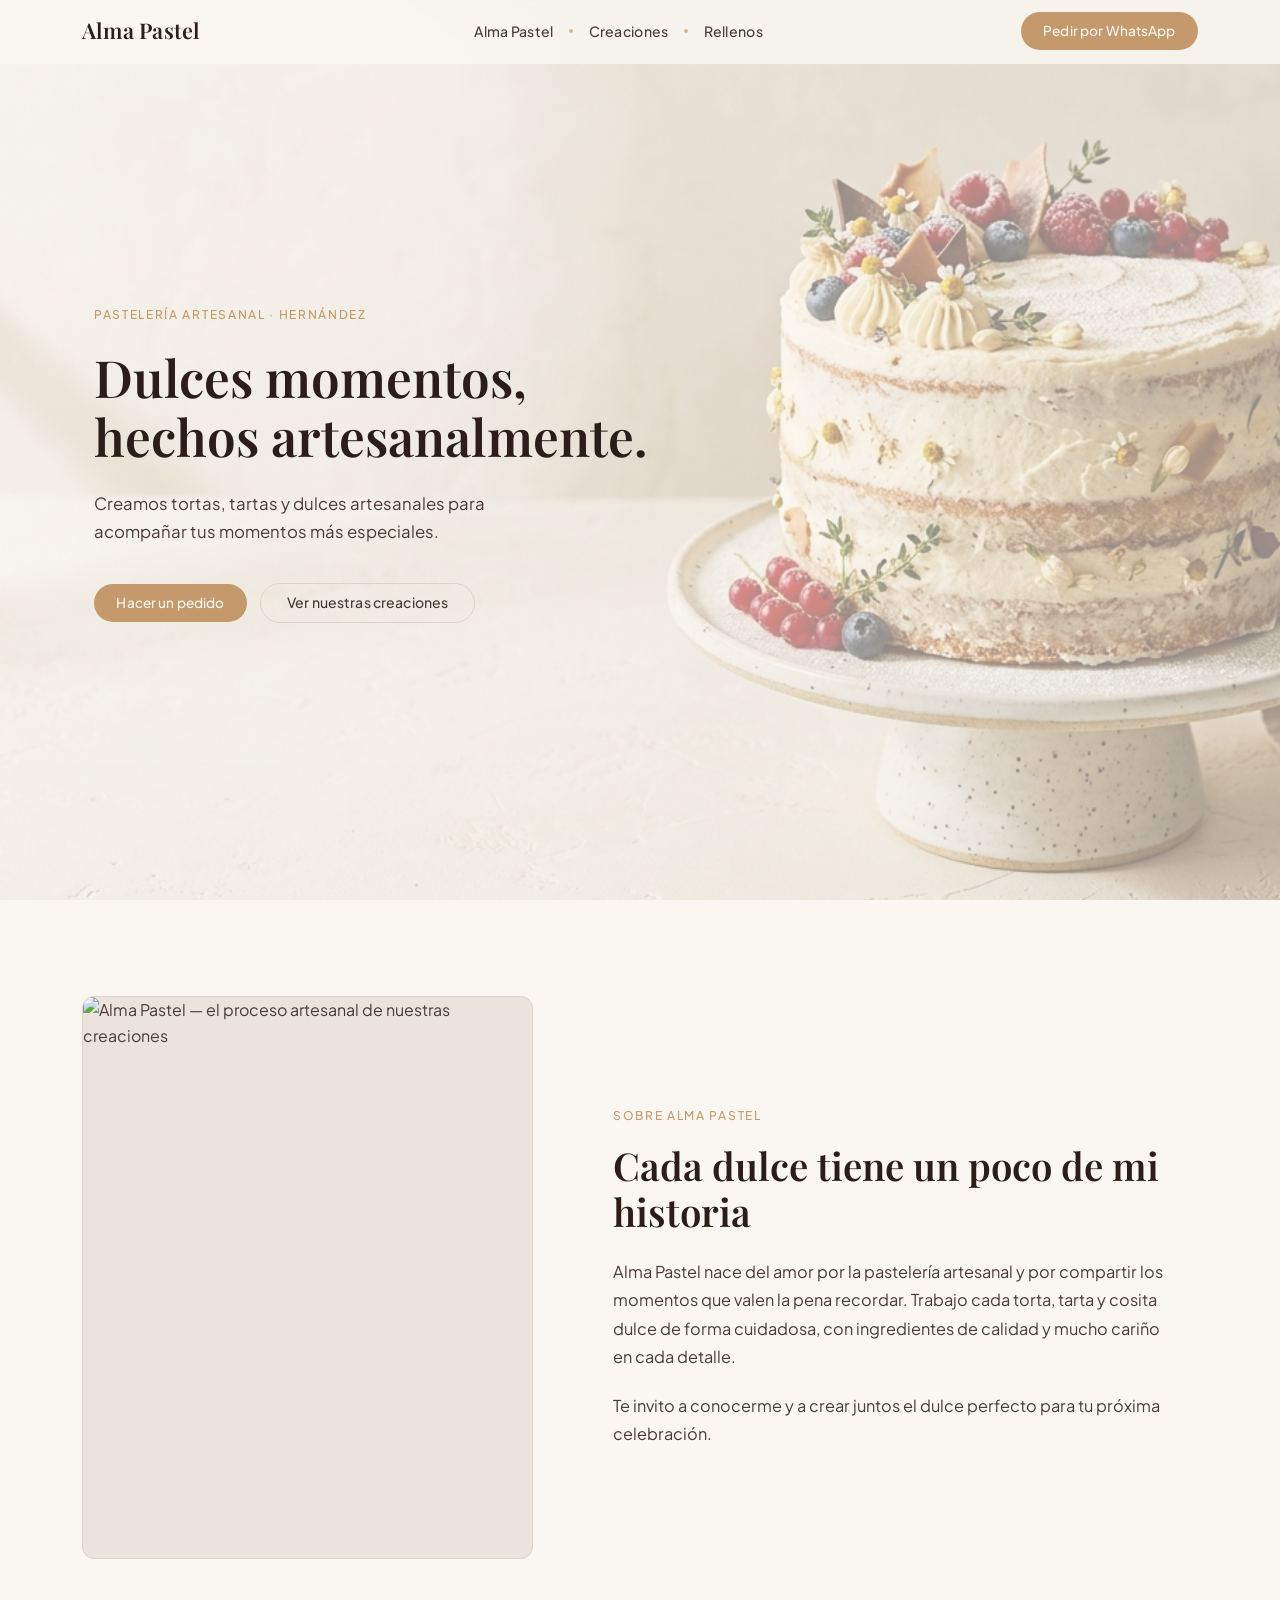
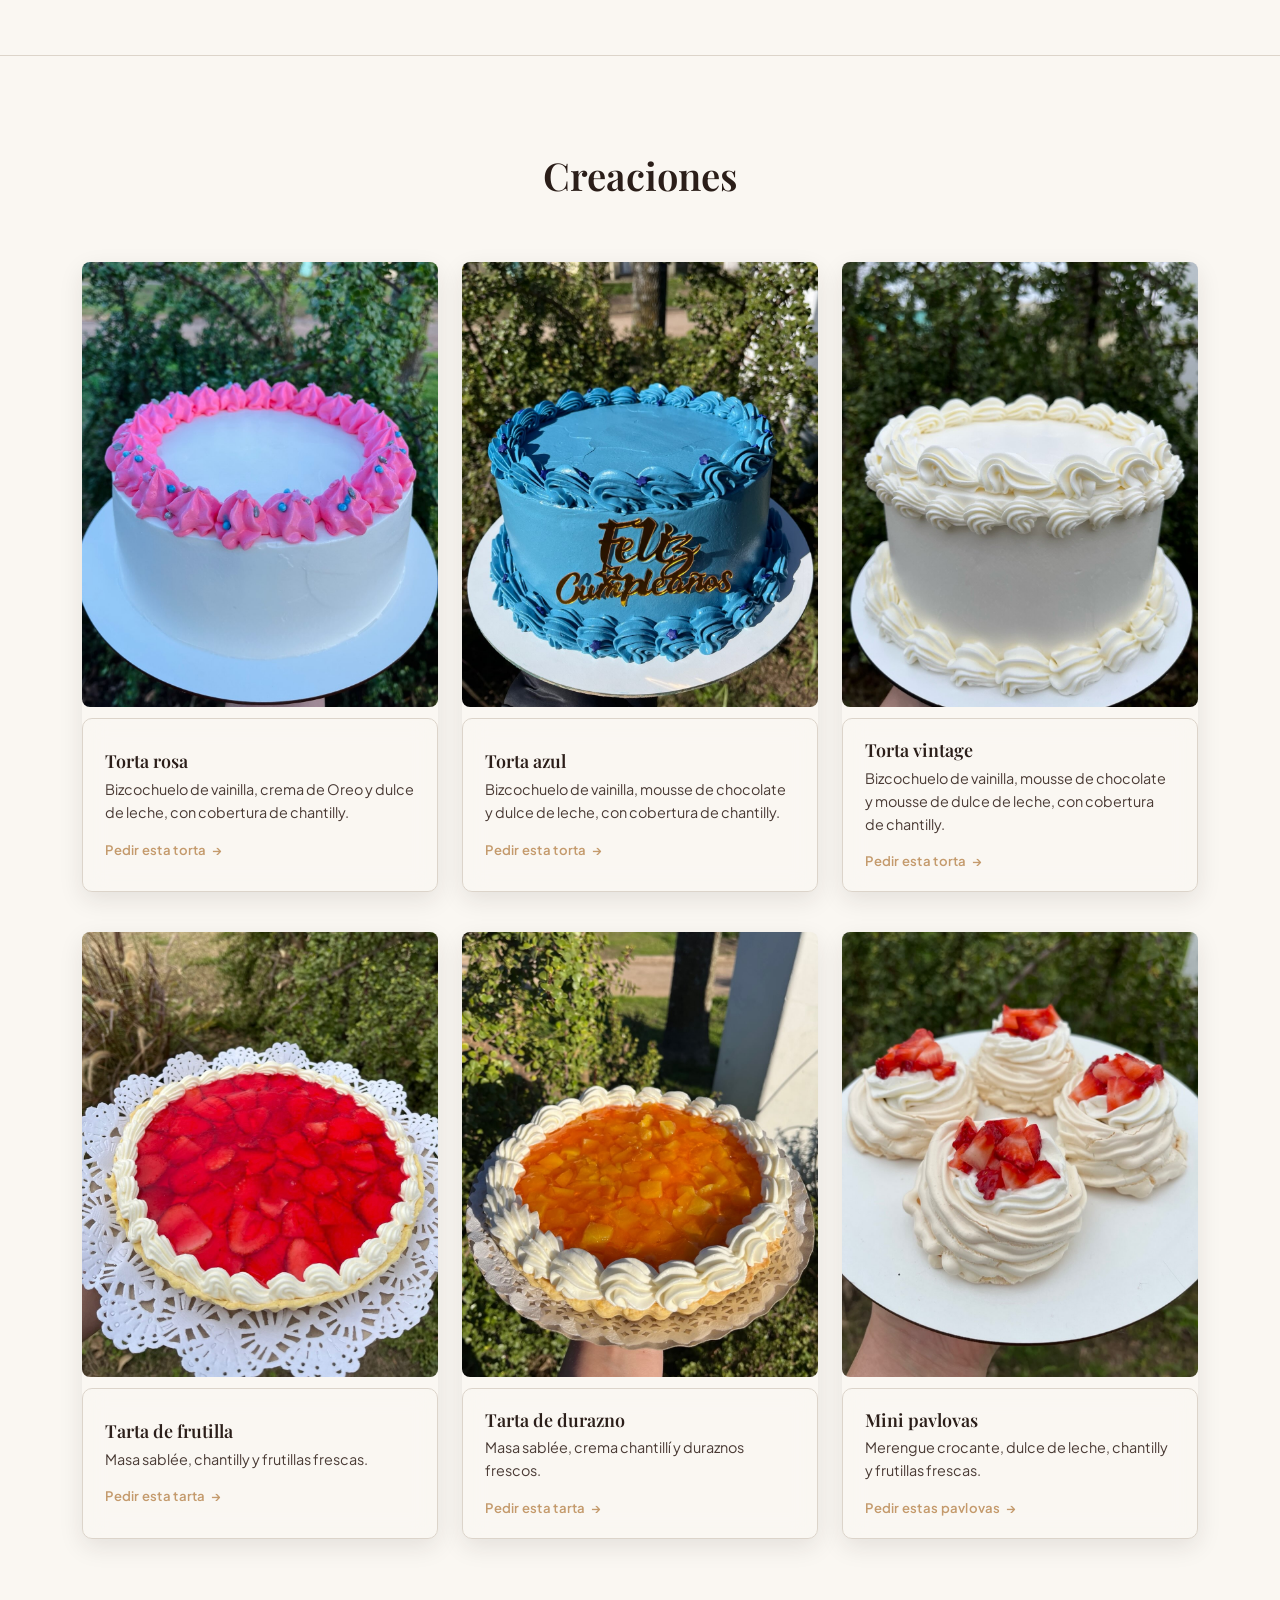
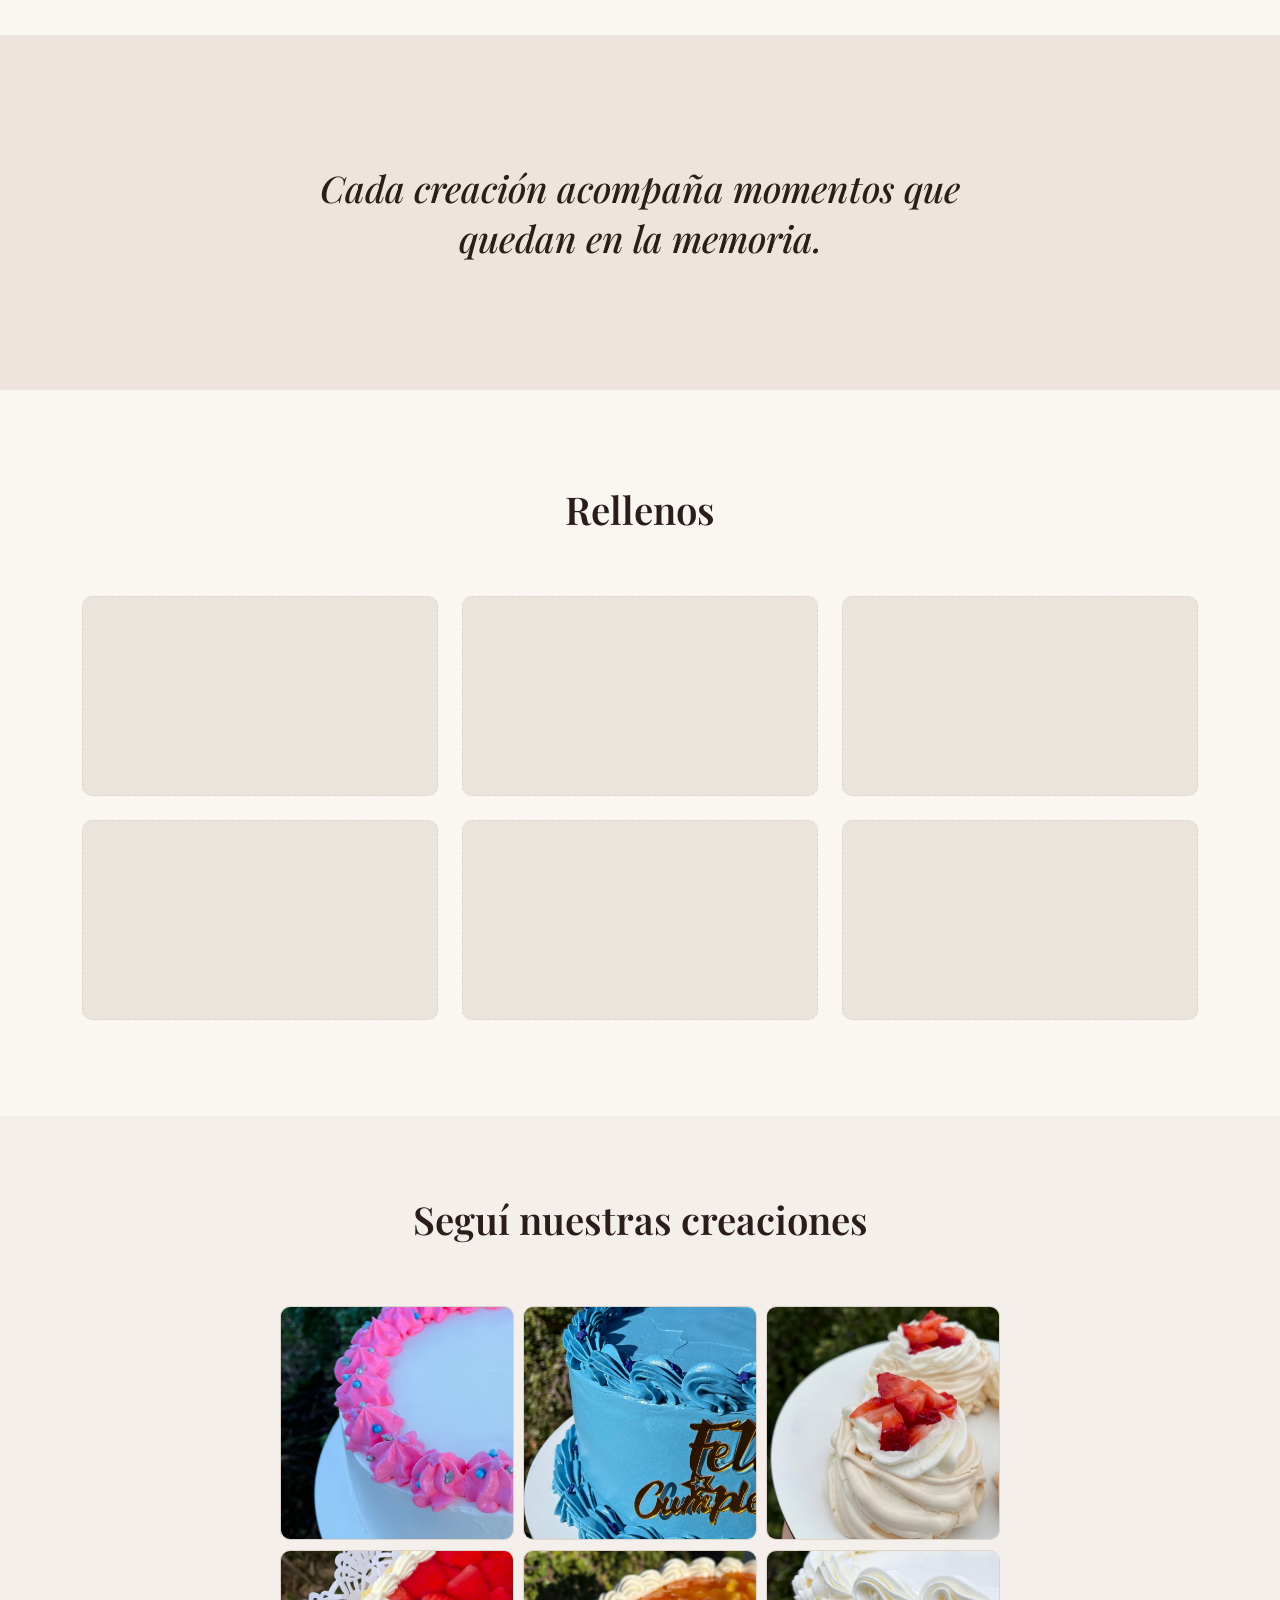
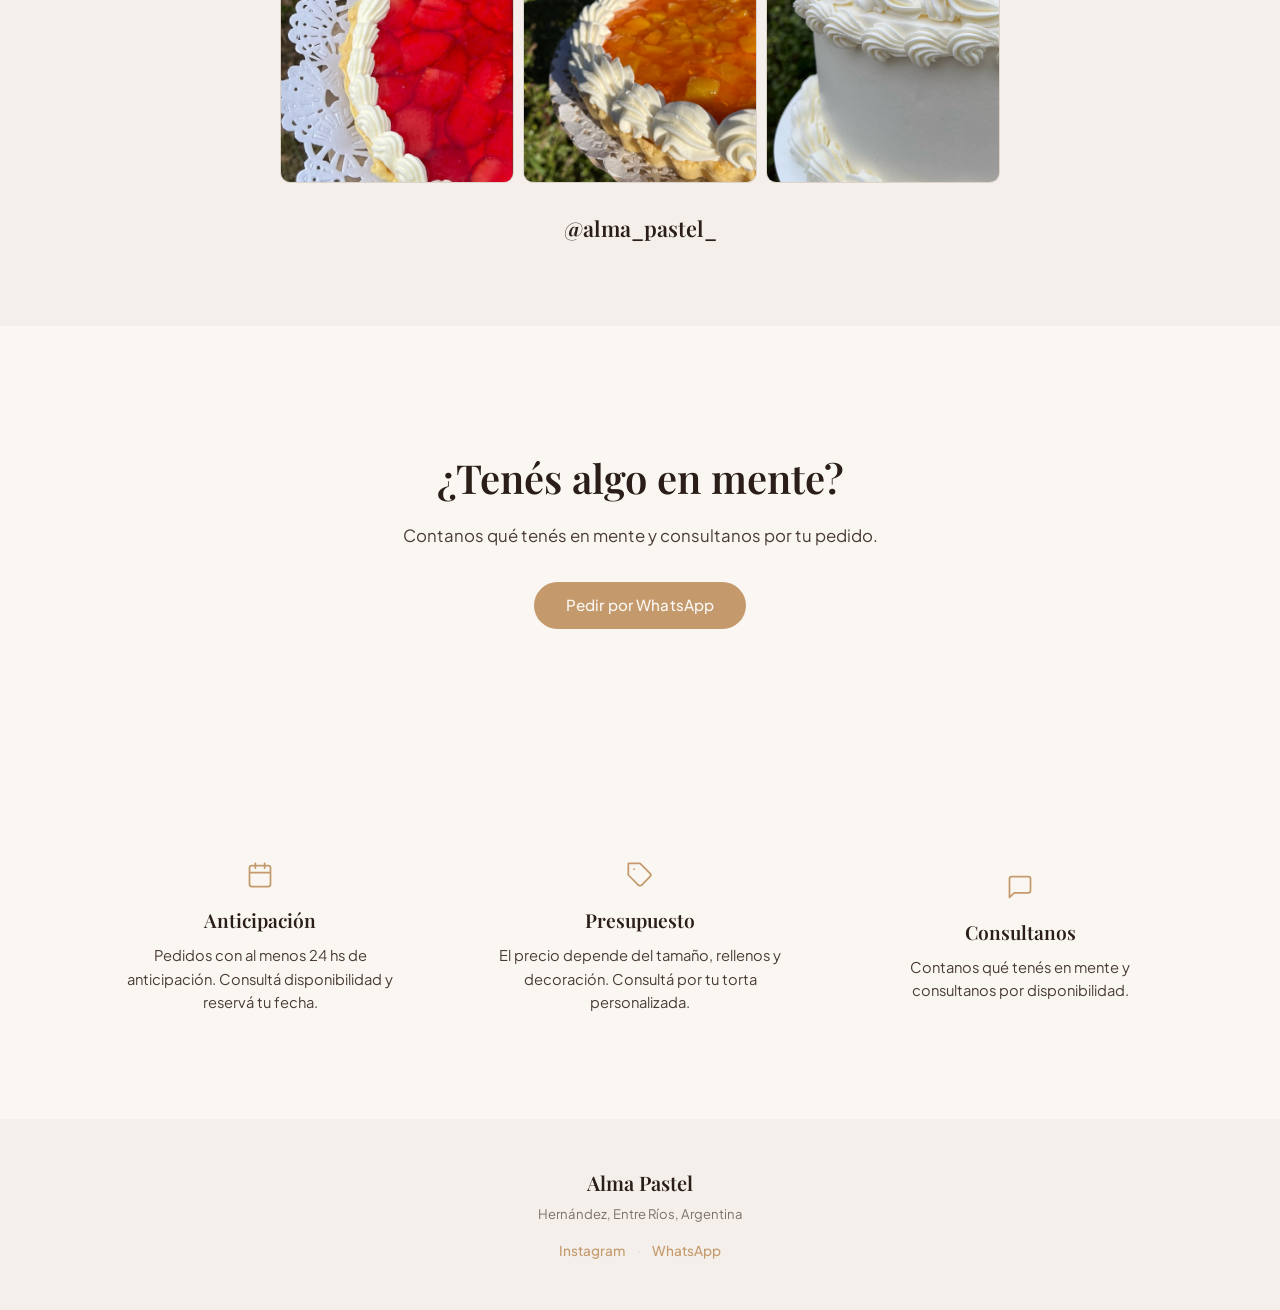
==== commit a365201d: "refactor: mover css, img y js a static/ y actualizar rutas en index.html" ====
--- a/index.html
+++ b/index.html
@@ -11,7 +11,7 @@
     <link href="https://fonts.googleapis.com/css2?family=Playfair+Display:ital,wght@0,400;0,600;1,400;1,600&family=Plus+Jakarta+Sans:wght@400;500;600&display=swap" rel="stylesheet">
 
     <link href="https://cdn.jsdelivr.net/npm/bootstrap@5.3.3/dist/css/bootstrap.min.css" rel="stylesheet">
-    <link rel="stylesheet" href="css/style.css">
+    <link rel="stylesheet" href="static/css/style.css">
 </head>
 <body>
 
@@ -57,7 +57,7 @@
     <main>
         <section id="hero">
             <div class="hero-bg" aria-hidden="true">
-                <img src="img/hero.jpg" alt="" class="hero-image">
+                <img src="static/img/hero.jpg" alt="" class="hero-image">
             </div>
             <div class="container">
                 <div class="row align-items-center hero-row">
@@ -80,7 +80,7 @@
                     <div class="col-lg-5">
                         <!-- Foto del proceso artesanal. Reemplazar el archivo img/sobre-alma.jpg por la foto real cuando Ana la provea. -->
                         <div class="sobre-img-wrapper">
-                            <img src="img/sobre-alma.jpg" alt="Alma Pastel — el proceso artesanal de nuestras creaciones" class="sobre-img" loading="lazy">
+                            <img src="static/img/sobre-alma.jpg" alt="Alma Pastel — el proceso artesanal de nuestras creaciones" class="sobre-img" loading="lazy">
                         </div>
                     </div>
                     <div class="col-lg-7">
@@ -105,7 +105,7 @@
                     <div class="col-lg-4 col-md-6">
                         <article class="creacion-card">
                             <div class="creacion-media creacion-media--tall">
-                                <img src="img/torta-rosa.jpg" alt="Torta rosa de Alma Pastel con cobertura de chantilly" loading="lazy">
+                                <img src="static/img/torta-rosa.jpg" alt="Torta rosa de Alma Pastel con cobertura de chantilly" loading="lazy">
                             </div>
                             <div class="creacion-caption">
                                 <h3 class="creacion-name">Torta rosa</h3>
@@ -117,7 +117,7 @@
                     <div class="col-lg-4 col-md-6">
                         <article class="creacion-card">
                             <div class="creacion-media creacion-media--tall">
-                                <img src="img/torta-azul.jpg" alt="Torta azul de Alma Pastel con cobertura de chantilly" loading="lazy">
+                                <img src="static/img/torta-azul.jpg" alt="Torta azul de Alma Pastel con cobertura de chantilly" loading="lazy">
                             </div>
                             <div class="creacion-caption">
                                 <h3 class="creacion-name">Torta azul</h3>
@@ -129,7 +129,7 @@
                     <div class="col-lg-4 col-md-6">
                         <article class="creacion-card">
                             <div class="creacion-media creacion-media--tall">
-                                <img src="img/torta-vintage.jpg" alt="Torta estilo vintage de Alma Pastel con cobertura de chantilly" loading="lazy">
+                                <img src="static/img/torta-vintage.jpg" alt="Torta estilo vintage de Alma Pastel con cobertura de chantilly" loading="lazy">
                             </div>
                             <div class="creacion-caption">
                                 <h3 class="creacion-name">Torta vintage</h3>
@@ -141,7 +141,7 @@
                     <div class="col-lg-4 col-md-6">
                         <article class="creacion-card">
                             <div class="creacion-media creacion-media--standard">
-                                <img src="img/tarta-frutilla.jpg" alt="Tarta de frutilla de Alma Pastel con frutillas frescas" loading="lazy">
+                                <img src="static/img/tarta-frutilla.jpg" alt="Tarta de frutilla de Alma Pastel con frutillas frescas" loading="lazy">
                             </div>
                             <div class="creacion-caption">
                                 <h3 class="creacion-name">Tarta de frutilla</h3>
@@ -153,7 +153,7 @@
                     <div class="col-lg-4 col-md-6">
                         <article class="creacion-card">
                             <div class="creacion-media creacion-media--standard">
-                                <img src="img/tarta-durazno.jpg" alt="Tarta de durazno de Alma Pastel con duraznos frescos" loading="lazy">
+                                <img src="static/img/tarta-durazno.jpg" alt="Tarta de durazno de Alma Pastel con duraznos frescos" loading="lazy">
                             </div>
                             <div class="creacion-caption">
                                 <h3 class="creacion-name">Tarta de durazno</h3>
@@ -165,7 +165,7 @@
                     <div class="col-lg-4 col-md-6">
                         <article class="creacion-card">
                             <div class="creacion-media creacion-media--standard">
-                                <img src="img/pavlovas.jpg" alt="Mini pavlovas de frutilla de Alma Pastel con frutillas frescas" loading="lazy">
+                                <img src="static/img/pavlovas.jpg" alt="Mini pavlovas de frutilla de Alma Pastel con frutillas frescas" loading="lazy">
                             </div>
                             <div class="creacion-caption">
                                 <h3 class="creacion-name">Mini pavlovas</h3>
@@ -208,12 +208,12 @@
                 </div>
                 <a class="instagram-link" href="https://instagram.com/alma_pastel_" target="_blank" rel="noopener noreferrer" aria-label="Seguinos en Instagram">
                     <div class="instagram-grid">
-                        <div class="ig-tile"><img src="img/torta-rosa-2.jpg" alt="Creación de Alma Pastel" loading="lazy"></div>
-                        <div class="ig-tile"><img src="img/torta-azul-2.jpg" alt="Creación de Alma Pastel" loading="lazy"></div>
-                        <div class="ig-tile"><img src="img/pavlovas-2.jpg" alt="Creación de Alma Pastel" loading="lazy"></div>
-                        <div class="ig-tile"><img src="img/tarta-frutilla-2.jpg" alt="Creación de Alma Pastel" loading="lazy"></div>
-                        <div class="ig-tile"><img src="img/tarta-durazno-2.jpg" alt="Creación de Alma Pastel" loading="lazy"></div>
-                        <div class="ig-tile"><img src="img/torta-vintage-3.jpg" alt="Creación de Alma Pastel" loading="lazy"></div>
+                        <div class="ig-tile"><img src="static/img/torta-rosa-2.jpg" alt="Creación de Alma Pastel" loading="lazy"></div>
+                        <div class="ig-tile"><img src="static/img/torta-azul-2.jpg" alt="Creación de Alma Pastel" loading="lazy"></div>
+                        <div class="ig-tile"><img src="static/img/pavlovas-2.jpg" alt="Creación de Alma Pastel" loading="lazy"></div>
+                        <div class="ig-tile"><img src="static/img/tarta-frutilla-2.jpg" alt="Creación de Alma Pastel" loading="lazy"></div>
+                        <div class="ig-tile"><img src="static/img/tarta-durazno-2.jpg" alt="Creación de Alma Pastel" loading="lazy"></div>
+                        <div class="ig-tile"><img src="static/img/torta-vintage-3.jpg" alt="Creación de Alma Pastel" loading="lazy"></div>
                     </div>
                     <span class="instagram-handle">@alma_pastel_</span>
                 </a>
@@ -287,6 +287,6 @@
     </button>
 
     <script src="https://cdn.jsdelivr.net/npm/bootstrap@5.3.3/dist/js/bootstrap.bundle.min.js"></script>
-    <script src="js/script.js"></script>
+    <script src="static/js/script.js"></script>
 </body>
 </html>
--- a/static/css/style.css
+++ b/static/css/style.css
@@ -0,0 +1,886 @@
+:root {
+    --ap-bg-marfil: #FAF7F2;
+    --ap-bg-crema: #F4EFEA;
+    --ap-bg-rosa-sutil: #EFE3DD;
+    --ap-text-chocolate: #2B1E19;
+    --ap-text-espresso: #4A3B35;
+    --ap-accent-caramelo: #C49A6C;
+    --ap-placeholder-bg: #EAE4DD;
+    --ap-placeholder-border: #DCD4CA;
+
+    --ap-font-serif: 'Playfair Display', Georgia, 'Times New Roman', serif;
+    --ap-font-sans: 'Plus Jakarta Sans', -apple-system, BlinkMacSystemFont, 'Segoe UI', sans-serif;
+
+    --ap-navbar-height: 76px;
+}
+
+/* Base */
+html {
+    scroll-behavior: smooth;
+    scroll-padding-top: var(--ap-navbar-height);
+}
+
+body {
+    font-family: var(--ap-font-sans);
+    font-weight: 400;
+    color: var(--ap-text-espresso);
+    background-color: var(--ap-bg-marfil);
+    line-height: 1.6;
+    -webkit-font-smoothing: antialiased;
+    -moz-osx-font-smoothing: grayscale;
+}
+
+/* Tipografía base */
+h1, h2, h3, h4, h5, h6 {
+    font-family: var(--ap-font-serif);
+    color: var(--ap-text-chocolate);
+    font-weight: 600;
+    line-height: 1.2;
+}
+
+a {
+    color: var(--ap-accent-caramelo);
+    text-decoration: none;
+    transition: color 0.2s ease;
+}
+
+a:hover {
+    color: var(--ap-text-chocolate);
+}
+
+/* Navbar */
+.navbar {
+    background-color: rgba(250, 247, 242, 0.85);
+    backdrop-filter: blur(12px);
+    -webkit-backdrop-filter: blur(12px);
+    border-bottom: 1px solid transparent;
+    transition: border-color 0.3s ease, box-shadow 0.3s ease;
+    padding: 0.75rem 0;
+    z-index: 1030;
+}
+
+.navbar.scrolled {
+    border-bottom-color: var(--ap-placeholder-border);
+    box-shadow: 0 1px 8px rgba(43, 30, 25, 0.04);
+}
+
+.navbar-brand {
+    display: inline-flex;
+    text-decoration: none;
+    line-height: 1.1;
+}
+
+.brand-name {
+    font-family: var(--ap-font-serif);
+    font-size: 1.35rem;
+    font-weight: 600;
+    color: var(--ap-text-chocolate);
+    letter-spacing: 0.01em;
+}
+
+.navbar-toggler {
+    border: none;
+    padding: 0.35rem;
+}
+
+.navbar-toggler:focus {
+    box-shadow: none;
+}
+
+.navbar-toggler-icon {
+    background-image: url("data:image/svg+xml,%3csvg xmlns='http://www.w3.org/2000/svg' viewBox='0 0 30 30'%3e%3cpath stroke='%234A3B35' stroke-linecap='round' stroke-miterlimit='10' stroke-width='2' d='M4 7h22M4 15h22M4 23h22'/%3e%3c/svg%3e");
+    width: 24px;
+    height: 24px;
+}
+
+.nav-link {
+    font-family: var(--ap-font-sans);
+    font-size: 0.88rem;
+    font-weight: 500;
+    color: var(--ap-text-espresso) !important;
+    letter-spacing: 0.02em;
+    padding: 0.5rem 1.1rem !important;
+    transition: color 0.2s ease;
+}
+
+.nav-link:hover {
+    color: var(--ap-text-chocolate) !important;
+}
+
+/* Puntitos separadores entre nav links (solo desktop) */
+@media (min-width: 992px) {
+    .navbar-nav .nav-item {
+        position: relative;
+    }
+
+    .navbar-nav .nav-item:not(:last-child)::after {
+        content: '';
+        position: absolute;
+        top: 50%;
+        right: -2px;
+        transform: translateY(-50%);
+        width: 4px;
+        height: 4px;
+        border-radius: 50%;
+        background-color: var(--ap-accent-caramelo);
+        opacity: 0.7;
+    }
+}
+
+/* Botón WhatsApp (navbar desktop) */
+.btn-whatsapp {
+    font-family: var(--ap-font-sans);
+    font-size: 0.85rem;
+    font-weight: 500;
+    color: var(--ap-bg-marfil);
+    background-color: var(--ap-accent-caramelo);
+    border: none;
+    border-radius: 100px;
+    padding: 0.55rem 1.4rem;
+    letter-spacing: 0.01em;
+    transition: background-color 0.2s ease, transform 0.15s ease;
+}
+
+.btn-whatsapp:hover {
+    background-color: var(--ap-text-chocolate);
+    color: var(--ap-bg-marfil);
+    transform: translateY(-1px);
+}
+
+/* Botón WhatsApp (navbar mobile) */
+.btn-whatsapp-mobile {
+    display: flex;
+    align-items: center;
+    justify-content: center;
+    width: 40px;
+    height: 40px;
+    border-radius: 50%;
+    background-color: var(--ap-accent-caramelo);
+    color: var(--ap-bg-marfil);
+    transition: background-color 0.2s ease;
+}
+
+.btn-whatsapp-mobile:hover {
+    background-color: var(--ap-text-chocolate);
+    color: var(--ap-bg-marfil);
+}
+
+/* Ocultar el botón WhatsApp del navbar cuando aparece el botón flotante */
+.navbar-wa-hidden {
+    opacity: 0;
+    visibility: hidden;
+    transform: translateY(4px);
+    pointer-events: none;
+}
+
+.btn-whatsapp.navbar-wa-hidden,
+.btn-whatsapp-mobile.navbar-wa-hidden {
+    transition: opacity 0.3s ease, transform 0.3s ease, visibility 0.3s ease;
+}
+
+/* Hero */
+#hero {
+    position: relative;
+    overflow: hidden;
+    padding-top: calc(var(--ap-navbar-height) + 4rem);
+    padding-bottom: 4rem;
+    min-height: 100vh;
+    display: flex;
+    align-items: center;
+}
+
+.hero-bg {
+    position: absolute;
+    inset: 0;
+    z-index: 0;
+    overflow: hidden;
+}
+
+.hero-bg::after {
+    content: '';
+    position: absolute;
+    inset: 0;
+    background-color: rgba(250, 247, 242, 0.55);
+    z-index: 1;
+}
+
+.hero-image {
+    position: relative;
+    width: 100%;
+    height: 120%;
+    top: -10%;
+    object-fit: cover;
+    display: block;
+    will-change: transform;
+    transform: translateY(0);
+}
+
+.hero-row {
+    width: 100%;
+    margin: 0;
+}
+
+.hero-content {
+    position: relative;
+    z-index: 2;
+    padding-right: 3rem;
+    padding-bottom: 3rem;
+}
+
+.hero-eyebrow {
+    font-family: var(--ap-font-sans);
+    font-size: 0.75rem;
+    font-weight: 500;
+    text-transform: uppercase;
+    letter-spacing: 0.14em;
+    color: var(--ap-accent-caramelo);
+    margin-bottom: 1.5rem;
+}
+
+.hero-title {
+    font-size: clamp(2.2rem, 4vw, 3.2rem);
+    font-weight: 600;
+    line-height: 1.15;
+    color: var(--ap-text-chocolate);
+    margin-bottom: 1.5rem;
+    max-width: 640px;
+}
+
+.hero-text {
+    font-size: 1.05rem;
+    line-height: 1.7;
+    color: var(--ap-text-espresso);
+    margin-bottom: 2.25rem;
+    max-width: 440px;
+}
+
+.hero-cta {
+    display: flex;
+    flex-wrap: wrap;
+    gap: 0.85rem;
+    align-items: center;
+}
+
+.btn-ghost {
+    font-family: var(--ap-font-sans);
+    font-size: 0.88rem;
+    font-weight: 500;
+    color: var(--ap-text-espresso);
+    background-color: transparent;
+    border: 1px solid var(--ap-placeholder-border);
+    border-radius: 100px;
+    padding: 0.55rem 1.6rem;
+    letter-spacing: 0.01em;
+    transition: border-color 0.2s ease, color 0.2s ease;
+}
+
+.btn-ghost:hover {
+    border-color: var(--ap-text-espresso);
+    color: var(--ap-text-chocolate);
+    background-color: transparent;
+}
+
+.section-header {
+    text-align: center;
+    max-width: 540px;
+    margin: 0 auto 4rem;
+}
+
+.section-header h2 {
+    font-size: clamp(1.8rem, 3vw, 2.4rem);
+    margin-bottom: 1rem;
+}
+
+/* --- Creaciones --- */
+#creaciones {
+    padding: 6rem 0;
+    background-color: var(--ap-bg-marfil);
+}
+
+.creaciones-grid {
+    row-gap: 2.5rem;
+}
+
+.creacion-card {
+    max-width: 480px;
+    margin: 0 auto;
+    display: flex;
+    flex-direction: column;
+    height: 100%;
+    box-shadow: 0 8px 24px rgba(43, 30, 25, 0.10);
+    border-radius: 12px;
+}
+
+.creacion-media {
+    border-radius: 8px;
+    overflow: hidden;
+    background-color: var(--ap-placeholder-bg);
+    position: relative;
+}
+
+.creacion-media img {
+    width: 100%;
+    height: 100%;
+    display: block;
+    object-fit: cover;
+    transition: transform 0.5s ease;
+}
+
+.creacion-media--tall,
+.creacion-media--standard {
+    aspect-ratio: 4 / 5;
+}
+
+.creacion-caption {
+    flex: 1;
+    background-color: rgba(250, 247, 242, 0.85);
+    backdrop-filter: blur(12px);
+    -webkit-backdrop-filter: blur(12px);
+    border: 1px solid var(--ap-placeholder-border);
+    border-radius: 10px;
+    padding: 1.25rem 1.4rem;
+    margin-top: 0.65rem;
+    display: flex;
+    flex-direction: column;
+    justify-content: center;
+}
+
+.creacion-name {
+    font-family: var(--ap-font-serif);
+    font-size: 1.12rem;
+    font-weight: 600;
+    color: var(--ap-text-chocolate);
+    margin: 0 0 0.4rem;
+}
+
+.creacion-desc {
+    font-size: 0.9rem;
+    line-height: 1.6;
+    color: var(--ap-text-espresso);
+    margin: 0;
+}
+
+.creacion-cta {
+    align-self: flex-start;
+    margin-top: 0.9rem;
+    font-family: var(--ap-font-sans);
+    font-size: 0.82rem;
+    font-weight: 600;
+    color: var(--ap-accent-caramelo);
+    letter-spacing: 0.02em;
+    transition: color 0.2s ease;
+}
+
+.creacion-cta::after {
+    content: '→';
+    margin-left: 0.35rem;
+    transition: transform 0.2s ease;
+    display: inline-block;
+}
+
+.creacion-cta:hover {
+    color: var(--ap-text-chocolate);
+}
+
+.creacion-cta:hover::after {
+    transform: translateX(3px);
+}
+
+/* Hover sutil solo en dispositivos con hover real (desktop) */
+@media (hover: hover) and (pointer: fine) {
+    .creacion-card:hover .creacion-media img {
+        transform: scale(1.03);
+    }
+}
+
+/* --- Sobre Alma --- */
+#sobre-alma {
+    padding: 6rem 0;
+    background-color: var(--ap-bg-marfil);
+    border-bottom: 1px solid var(--ap-placeholder-border);
+}
+
+.sobre-img-wrapper {
+    border-radius: 12px;
+    overflow: hidden;
+    background-color: var(--ap-placeholder-bg);
+    border: 1px solid var(--ap-placeholder-border);
+}
+
+/* Mientras no exista img/sobre-alma.jpg se muestra el fondo de placeholder sin romper el layout */
+.sobre-img {
+    width: 100%;
+    aspect-ratio: 4 / 5;
+    object-fit: cover;
+    display: block;
+}
+
+.sobre-content {
+    padding: 0 1rem;
+}
+
+@media (min-width: 992px) {
+    .sobre-content {
+        padding: 0 2rem 0 3.5rem;
+    }
+}
+
+.sobre-eyebrow {
+    font-family: var(--ap-font-sans);
+    font-size: 0.75rem;
+    font-weight: 500;
+    text-transform: uppercase;
+    letter-spacing: 0.14em;
+    color: var(--ap-accent-caramelo);
+    margin-bottom: 1rem;
+}
+
+.sobre-title {
+    font-size: clamp(1.8rem, 3vw, 2.4rem);
+    margin-bottom: 1.5rem;
+}
+
+.sobre-text {
+    font-size: 1.02rem;
+    line-height: 1.75;
+    color: var(--ap-text-espresso);
+    margin-bottom: 1.25rem;
+    max-width: 560px;
+}
+
+/* --- Pausa Visual --- */
+#pausa-visual {
+    background-color: var(--ap-bg-rosa-sutil);
+    padding: 8rem 0;
+}
+
+.pausa-frase {
+    font-family: var(--ap-font-serif);
+    font-style: italic;
+    font-size: clamp(1.7rem, 3.5vw, 2.3rem);
+    font-weight: 500;
+    line-height: 1.35;
+    color: var(--ap-text-chocolate);
+    text-align: center;
+    max-width: 720px;
+    margin: 0 auto;
+}
+
+/* --- Rellenos (placeholder) --- */
+#rellenos {
+    background-color: var(--ap-bg-marfil);
+    padding: 6rem 0;
+}
+
+.rellenos-grid {
+    row-gap: 1.5rem;
+}
+
+.relleno-placeholder {
+    border-radius: 10px;
+    border: 1px dashed var(--ap-placeholder-border);
+    background-color: var(--ap-placeholder-bg);
+    min-height: 200px;
+}
+
+/* --- Cómo hacer tu pedido --- */
+#como-pedir {
+    background-color: var(--ap-bg-marfil);
+    padding: 6rem 0;
+}
+
+.como-pedir-grid {
+    row-gap: 2.5rem;
+}
+
+.paso {
+    height: 100%;
+    display: flex;
+    flex-direction: column;
+    justify-content: center;
+    text-align: center;
+    padding: 0.5rem 1rem;
+}
+
+.paso-icono {
+    display: inline-flex;
+    align-items: center;
+    justify-content: center;
+    color: var(--ap-accent-caramelo);
+    margin-bottom: 1.25rem;
+}
+
+.paso-title {
+    font-size: 1.2rem;
+    margin-bottom: 0.75rem;
+}
+
+.paso-text {
+    font-size: 0.92rem;
+    line-height: 1.6;
+    color: var(--ap-text-espresso);
+    margin: 0 auto;
+    max-width: 300px;
+}
+
+/* --- Instagram --- */
+#instagram {
+    background-color: var(--ap-bg-crema);
+    padding: 5rem 0;
+}
+
+.instagram-link {
+    display: block;
+    max-width: 720px;
+    margin: 0 auto;
+    text-align: center;
+    text-decoration: none;
+}
+
+.instagram-grid {
+    display: grid;
+    grid-template-columns: repeat(3, 1fr);
+    gap: 0.6rem;
+    margin-bottom: 1.75rem;
+}
+
+.ig-tile {
+    aspect-ratio: 1 / 1;
+    border-radius: 10px;
+    overflow: hidden;
+    background-color: var(--ap-placeholder-bg);
+    border: 1px solid var(--ap-placeholder-border);
+}
+
+.ig-tile img {
+    width: 100%;
+    height: 100%;
+    object-fit: cover;
+    display: block;
+    transition: transform 0.5s ease;
+}
+
+@media (hover: hover) and (pointer: fine) {
+    .instagram-link:hover .ig-tile img {
+        transform: scale(1.05);
+    }
+}
+
+.instagram-handle {
+    font-family: var(--ap-font-serif);
+    font-size: 1.35rem;
+    font-weight: 600;
+    color: var(--ap-text-chocolate);
+    text-decoration: none;
+    transition: color 0.2s ease;
+}
+
+.instagram-link:hover .instagram-handle {
+    color: var(--ap-accent-caramelo);
+}
+
+/* --- CTA Final --- */
+#cta-final {
+    background-color: var(--ap-bg-marfil);
+    padding: 8rem 0;
+}
+
+.cta-final-content {
+    text-align: center;
+    max-width: 560px;
+    margin: 0 auto;
+}
+
+.cta-final-content h2 {
+    font-size: clamp(1.8rem, 3.5vw, 2.5rem);
+    margin-bottom: 1.25rem;
+}
+
+.cta-final-text {
+    font-size: 1.05rem;
+    line-height: 1.7;
+    color: var(--ap-text-espresso);
+    margin-bottom: 2rem;
+}
+
+.btn-cta-final {
+    font-size: 0.95rem;
+    padding: 0.75rem 2rem;
+}
+
+/* --- Botón WhatsApp flotante --- */
+.btn-whatsapp-flotante {
+    position: fixed;
+    left: 1.25rem;
+    bottom: 1.25rem;
+    z-index: 1040;
+    display: flex;
+    align-items: center;
+    gap: 0.5rem;
+    font-family: var(--ap-font-sans);
+    font-size: 0.85rem;
+    font-weight: 600;
+    color: var(--ap-bg-marfil);
+    background-color: var(--ap-accent-caramelo);
+    border-radius: 100px;
+    padding: 0.7rem 1.1rem;
+    box-shadow: 0 2px 12px rgba(43, 30, 25, 0.18);
+    text-decoration: none;
+    opacity: 0;
+    visibility: hidden;
+    transform: translateY(10px);
+    pointer-events: none;
+    transition: opacity 0.3s ease, transform 0.3s ease, visibility 0.3s ease, background-color 0.2s ease;
+}
+
+.btn-whatsapp-flotante.visible {
+    opacity: 1;
+    visibility: visible;
+    transform: translateY(0);
+    pointer-events: auto;
+}
+
+@media (hover: hover) and (pointer: fine) {
+    .btn-whatsapp-flotante:hover {
+        background-color: var(--ap-text-chocolate);
+        color: var(--ap-bg-marfil);
+        transform: translateY(-1px);
+    }
+}
+
+/* --- Botón volver arriba --- */
+.btn-top {
+    position: fixed;
+    right: 1.25rem;
+    bottom: 1.25rem;
+    z-index: 1040;
+    display: flex;
+    align-items: center;
+    justify-content: center;
+    width: 48px;
+    height: 48px;
+    border: none;
+    border-radius: 50%;
+    background-color: var(--ap-accent-caramelo);
+    color: var(--ap-bg-marfil);
+    box-shadow: 0 2px 10px rgba(43, 30, 25, 0.12);
+    opacity: 0;
+    visibility: hidden;
+    transform: translateY(10px);
+    pointer-events: none;
+    transition: opacity 0.3s ease, transform 0.3s ease, visibility 0.3s ease, background-color 0.2s ease;
+}
+
+.btn-top.visible {
+    opacity: 1;
+    visibility: visible;
+    transform: translateY(0);
+    pointer-events: auto;
+}
+
+@media (hover: hover) and (pointer: fine) {
+    .btn-top:hover {
+        background-color: var(--ap-text-chocolate);
+    }
+}
+
+/* Footer */
+.site-footer {
+    background-color: var(--ap-bg-crema);
+    padding: 3rem 0;
+}
+
+.footer-brand {
+    font-family: var(--ap-font-serif);
+    font-size: 1.25rem;
+    font-weight: 600;
+    color: var(--ap-text-chocolate);
+    margin-bottom: 0.25rem;
+}
+
+.footer-location {
+    font-size: 0.82rem;
+    color: var(--ap-text-espresso);
+    opacity: 0.7;
+    margin-bottom: 1rem;
+}
+
+.footer-links {
+    font-size: 0.85rem;
+}
+
+.footer-links a {
+    color: var(--ap-accent-caramelo);
+    font-weight: 500;
+    text-decoration: none;
+    transition: color 0.2s ease;
+}
+
+.footer-links a:hover {
+    color: var(--ap-text-chocolate);
+}
+
+.footer-sep {
+    color: var(--ap-placeholder-border);
+    margin: 0 0.6rem;
+}
+
+/* Responsive */
+
+/* Tablets */
+@media (max-width: 991.98px) {
+    .navbar-collapse {
+        background-color: rgba(250, 247, 242, 0.98);
+        backdrop-filter: blur(12px);
+        -webkit-backdrop-filter: blur(12px);
+        padding: 1.25rem;
+        margin-top: 0.75rem;
+        border-radius: 8px;
+    }
+
+    .nav-link {
+        padding: 0.65rem 0 !important;
+    }
+
+    #hero {
+        padding-top: calc(var(--ap-navbar-height) + 2rem);
+        padding-bottom: 3rem;
+    }
+
+    .hero-content {
+        padding-right: 0.5rem;
+        text-align: center;
+        padding-bottom: 2.5rem;
+    }
+
+    .hero-text {
+        margin-left: auto;
+        margin-right: auto;
+    }
+
+    .hero-cta {
+        justify-content: center;
+    }
+}
+
+/* Mobile */
+@media (max-width: 575.98px) {
+    :root {
+        --ap-navbar-height: 64px;
+    }
+
+    .navbar {
+        padding: 0.5rem 0;
+    }
+
+    .brand-name {
+        font-size: 1.15rem;
+    }
+
+    .btn-whatsapp-mobile {
+        width: 36px;
+        height: 36px;
+    }
+
+    .btn-whatsapp-mobile svg {
+        width: 17px;
+        height: 17px;
+    }
+
+    #hero {
+        padding-top: calc(var(--ap-navbar-height) + 1.5rem);
+        padding-bottom: 2rem;
+    }
+
+    .hero-eyebrow {
+        font-size: 0.68rem;
+        margin-bottom: 1.2rem;
+    }
+
+    .hero-title {
+        font-size: 1.85rem;
+        margin-bottom: 1.2rem;
+    }
+
+    .hero-text {
+        font-size: 0.95rem;
+        margin-bottom: 2rem;
+    }
+
+    .hero-cta {
+        flex-direction: column;
+        align-items: stretch;
+        padding: 0 1rem;
+    }
+
+    .hero-cta .btn {
+        text-align: center;
+        width: 100%;
+    }
+
+    .section-header {
+        margin-bottom: 2.5rem;
+    }
+
+    #creaciones {
+        padding: 3.5rem 0;
+    }
+
+    .creaciones-grid {
+        row-gap: 2rem;
+    }
+
+    .creacion-caption {
+        margin-top: 0.5rem;
+        padding: 1rem 1.15rem;
+    }
+
+    #pausa-visual {
+        padding: 4.5rem 0;
+    }
+
+    #sobre-alma {
+        padding: 3.5rem 0;
+    }
+
+    .sobre-img-wrapper {
+        margin-bottom: 2rem;
+    }
+
+    .sobre-content {
+        padding: 0 0.5rem;
+        text-align: center;
+    }
+
+    .sobre-text {
+        margin-left: auto;
+        margin-right: auto;
+    }
+
+    #instagram {
+        padding: 3.5rem 0;
+    }
+
+    .instagram-grid {
+        gap: 0.4rem;
+    }
+
+    .btn-whatsapp-flotante {
+        left: 1rem;
+        bottom: 1rem;
+        padding: 0.6rem 0.9rem;
+        font-size: 0.8rem;
+    }
+
+    #como-pedir {
+        padding: 3.5rem 0;
+    }
+
+    .paso {
+        padding: 0.5rem 0;
+    }
+
+    #cta-final {
+        padding: 4.5rem 0;
+    }
+}
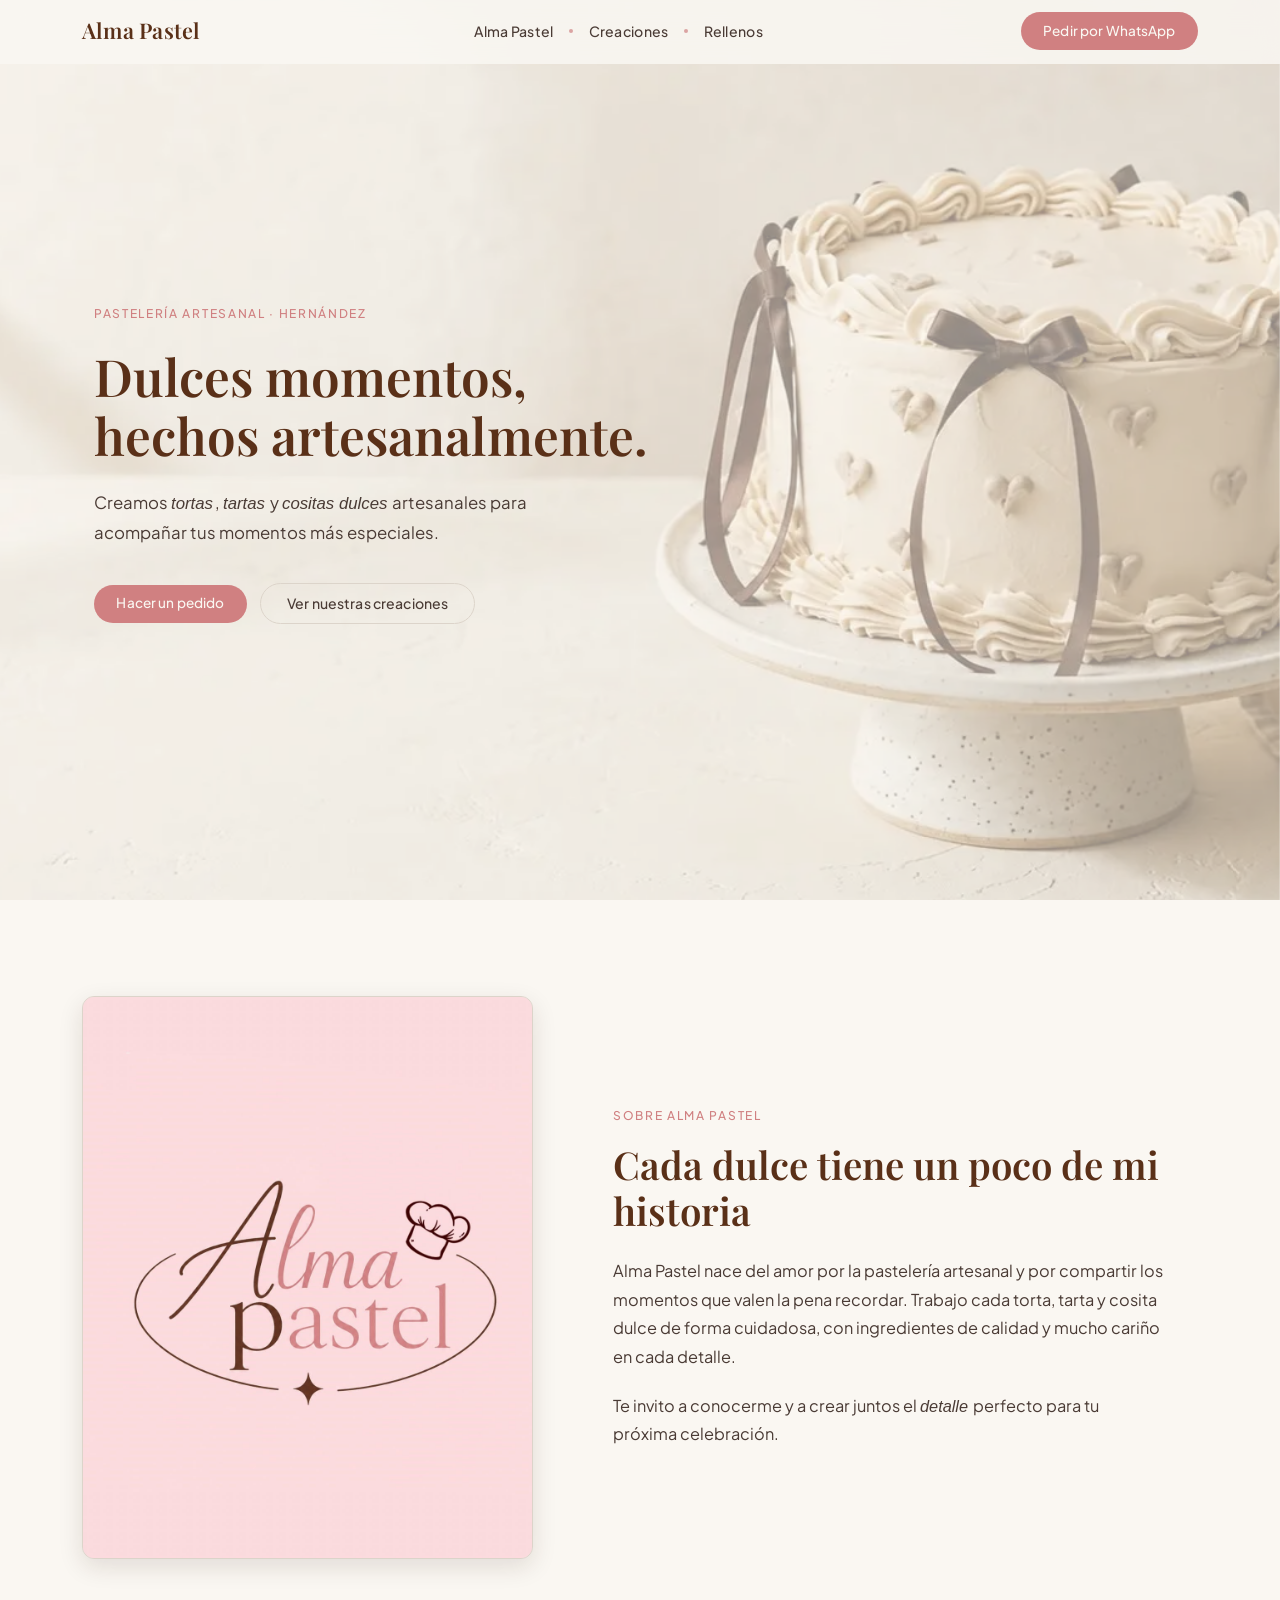
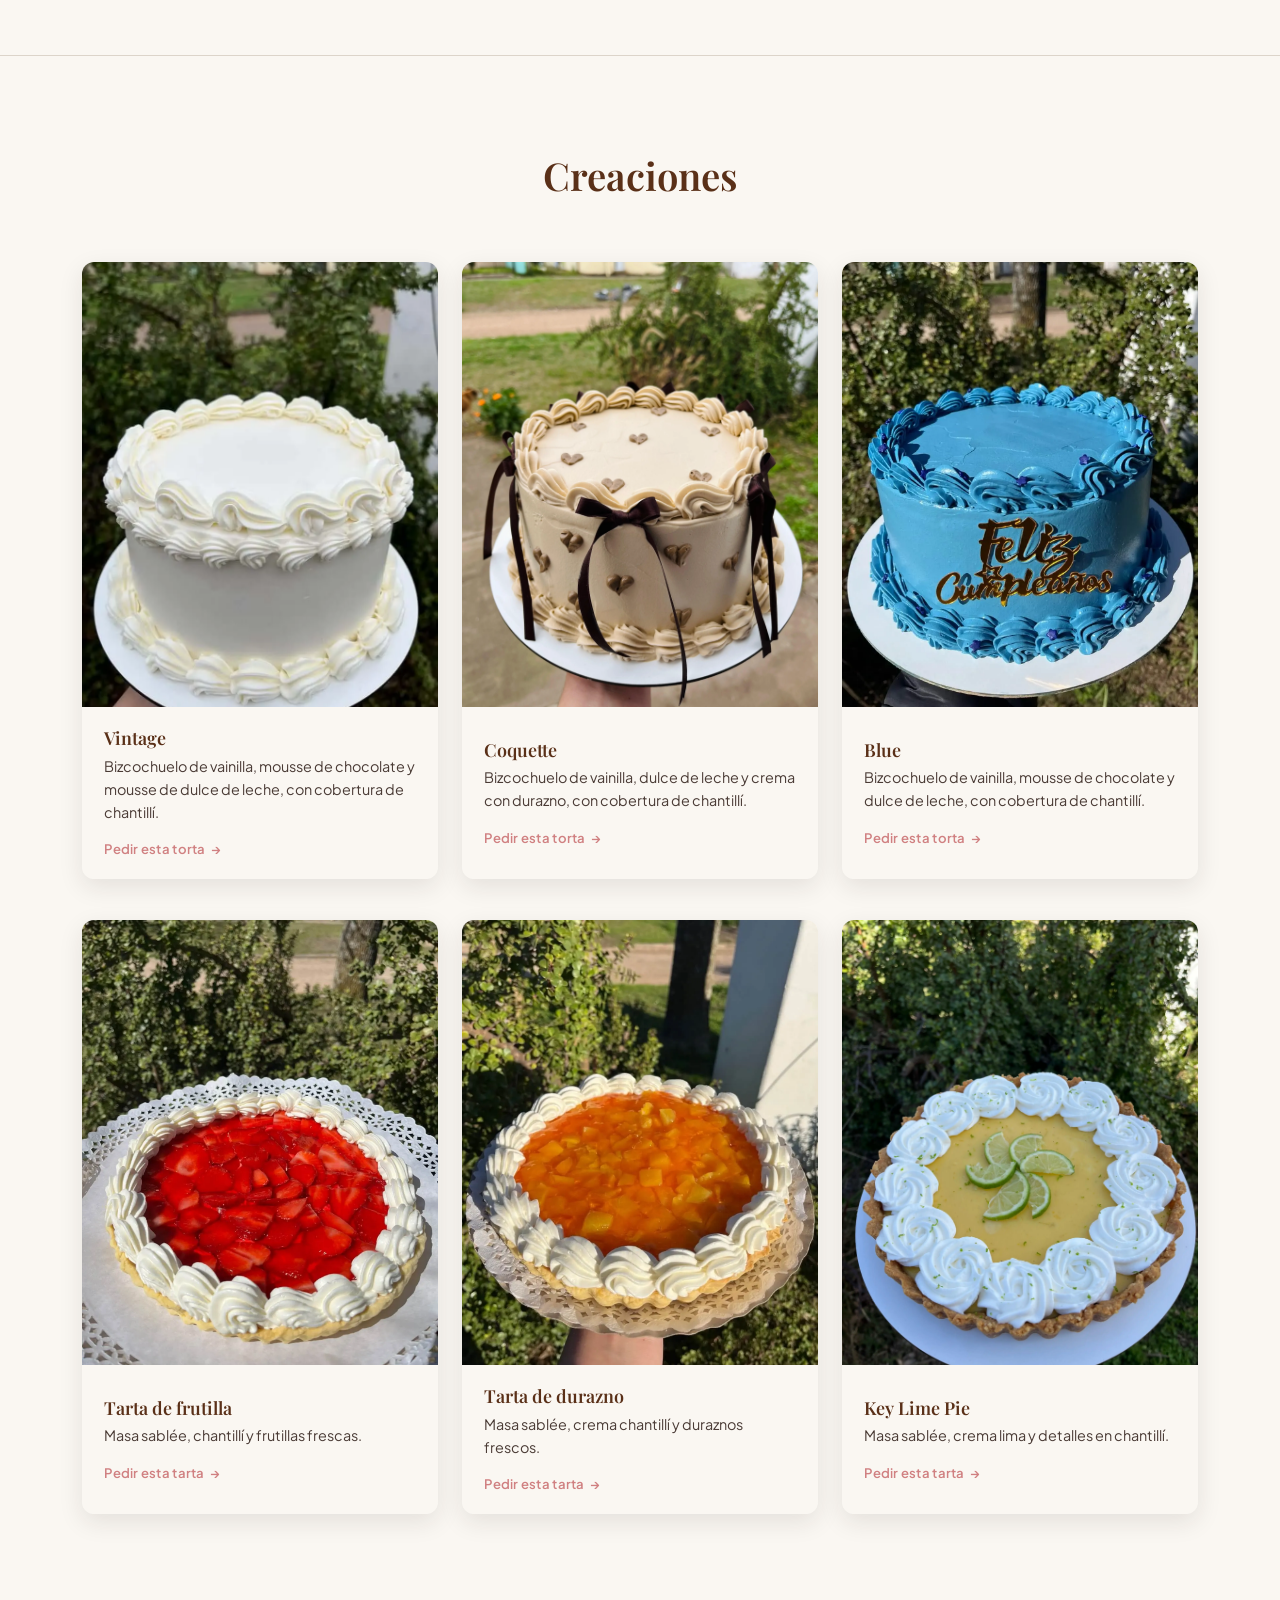
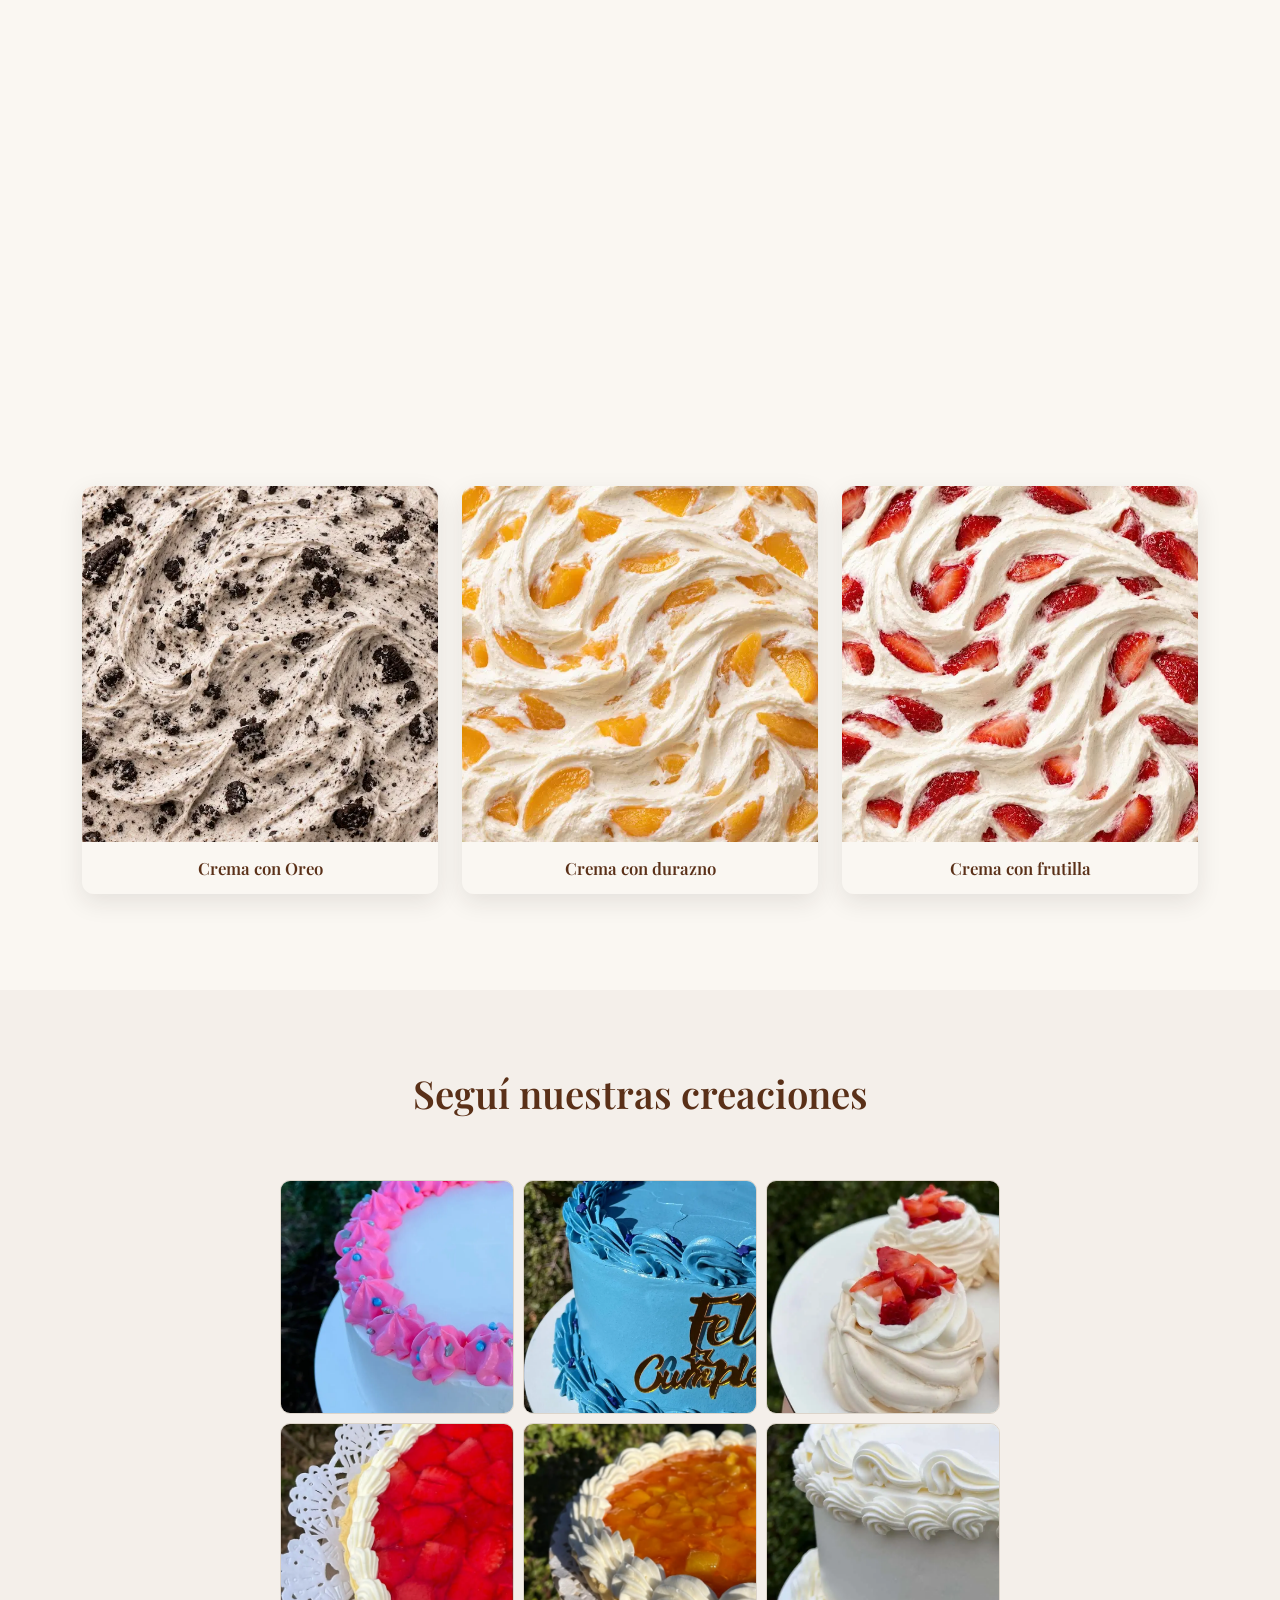
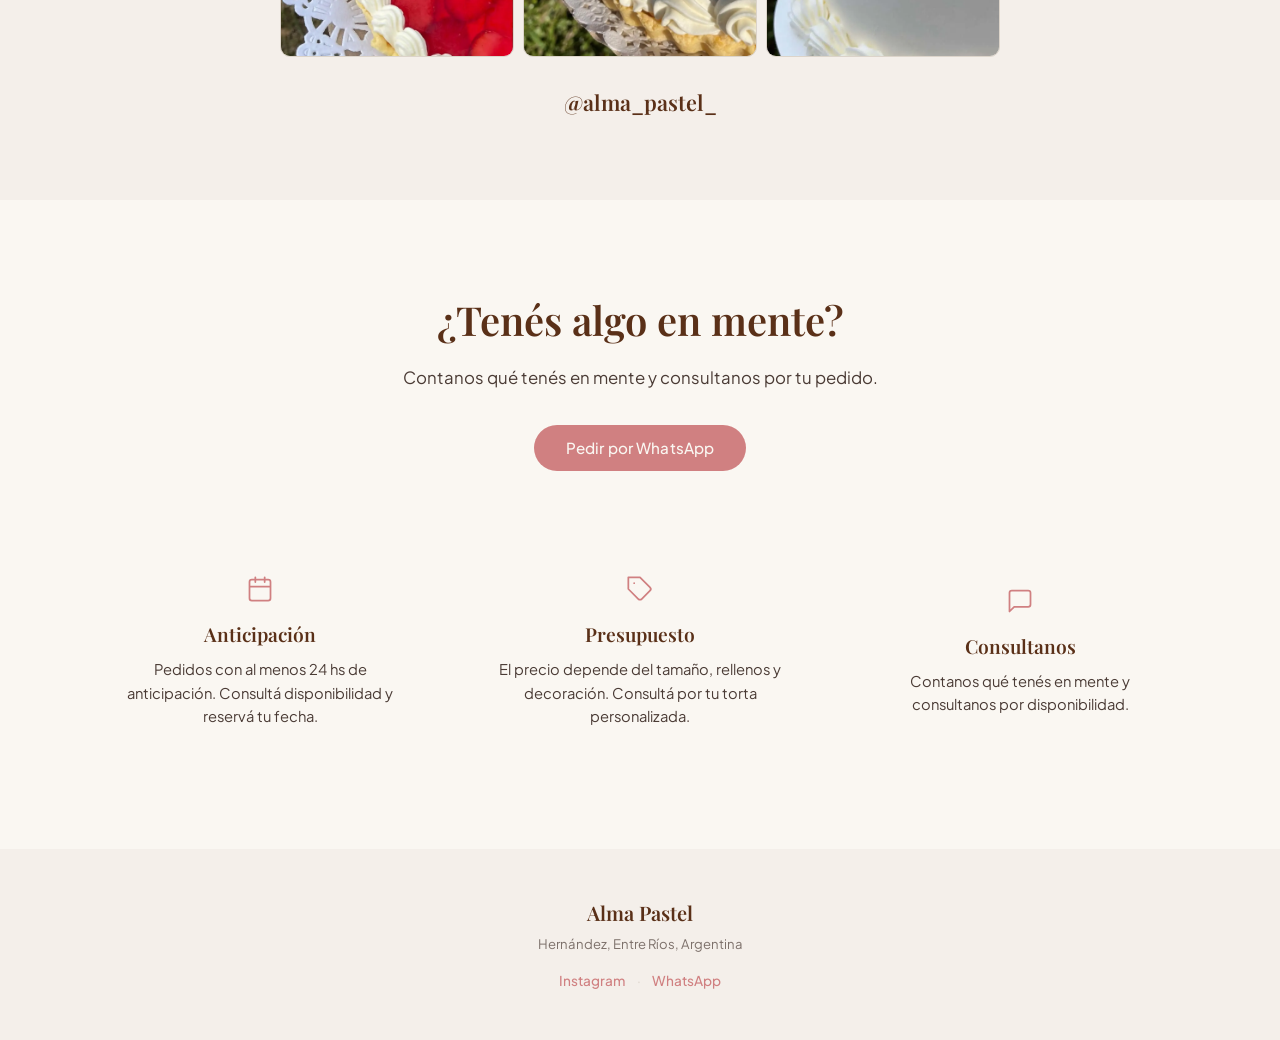
==== commit 9685fa72: "feat: rellenos reales, animaciones reveal y utilidades de Bootstrap - sección Rellenos con 9 sabores" ====
--- a/index.html
+++ b/index.html
@@ -4,7 +4,8 @@
     <meta charset="UTF-8">
     <meta name="viewport" content="width=device-width, initial-scale=1.0">
     <meta name="description" content="Alma Pastel — Pastelería artesanal en Hernández, Entre Ríos. Tortas, tartas y dulces hechos con amor.">
-    <title>Alma Pastel | Pastelería Artesanal</title>
+    <title>Alma Pastel</title>
+    <link rel="icon" type="image/png" href="static/img/favicon.png">
 
     <link rel="preconnect" href="https://fonts.googleapis.com">
     <link rel="preconnect" href="https://fonts.gstatic.com" crossorigin>
@@ -19,12 +20,12 @@
         <nav class="navbar navbar-expand-lg fixed-top">
             <div class="container">
 
-                <a class="navbar-brand" href="#">
+                <a class="navbar-brand d-inline-flex text-decoration-none" href="#">
                     <span class="brand-name">Alma Pastel</span>
                 </a>
 
                 <div class="d-flex align-items-center gap-3">
-                    <a href="https://wa.me/YOUR_PHONE_NUMBER" class="btn-whatsapp-mobile d-lg-none" aria-label="Pedir por WhatsApp">
+                    <a href="https://wa.me/YOUR_PHONE_NUMBER" class="btn-whatsapp-mobile d-lg-none rounded-circle" aria-label="Pedir por WhatsApp">
                         <svg xmlns="http://www.w3.org/2000/svg" width="20" height="20" viewBox="0 0 24 24" fill="none" stroke="currentColor" stroke-width="2" stroke-linecap="round" stroke-linejoin="round"><path d="M22 16.92v3a2 2 0 0 1-2.18 2 19.79 19.79 0 0 1-8.63-3.07 19.5 19.5 0 0 1-6-6 19.79 19.79 0 0 1-3.07-8.67A2 2 0 0 1 4.11 2h3a2 2 0 0 1 2 1.72 12.84 12.84 0 0 0 .7 2.81 2 2 0 0 1-.45 2.11L8.09 9.91a16 16 0 0 0 6 6l1.27-1.27a2 2 0 0 1 2.11-.45 12.84 12.84 0 0 0 2.81.7A2 2 0 0 1 22 16.92z"/></svg>
                     </a>
 
@@ -45,7 +46,7 @@
                             <a class="nav-link" href="#rellenos">Rellenos</a>
                         </li>
                     </ul>
-                    <a href="https://wa.me/YOUR_PHONE_NUMBER" class="btn btn-whatsapp d-none d-lg-inline-block">
+                    <a href="https://wa.me/YOUR_PHONE_NUMBER" class="btn btn-whatsapp rounded-pill d-none d-lg-inline-block" data-mensaje="Hola! Quiero realizar un pedido personalizado.">
                         Pedir por WhatsApp
                     </a>
                 </div>
@@ -57,17 +58,17 @@
     <main>
         <section id="hero">
             <div class="hero-bg" aria-hidden="true">
-                <img src="static/img/hero.jpg" alt="" class="hero-image">
-            </div>
-            <div class="container">
-                <div class="row align-items-center hero-row">
+                <img src="static/img/hero.webp" alt="" class="hero-image d-block w-100 object-fit-cover">
+            </div>
+            <div class="container">
+                <div class="row align-items-center hero-row w-100 m-0">
                     <div class="col-lg-7 hero-content">
-                        <p class="hero-eyebrow">Pastelería artesanal · Hernández</p>
+                        <p class="hero-eyebrow text-uppercase fw-medium">Pastelería artesanal · Hernández</p>
                         <h1 class="hero-title">Dulces momentos, hechos artesanalmente.</h1>
-                        <p class="hero-text">Creamos tortas, tartas y dulces artesanales para acompañar tus momentos más especiales.</p>
+                        <p class="hero-text">Creamos <i>tortas</i>, <i>tartas</i> y <i>cositas dulces</i> artesanales para acompañar tus momentos más especiales.</p>
                         <div class="hero-cta">
-                            <a href="https://wa.me/YOUR_PHONE_NUMBER" class="btn btn-whatsapp">Hacer un pedido</a>
-                            <a href="#creaciones" class="btn btn-ghost">Ver nuestras creaciones</a>
+                            <a href="https://wa.me/YOUR_PHONE_NUMBER" class="btn btn-whatsapp rounded-pill"  data-mensaje="Hola! Quiero realizar un pedido personalizado.">Hacer un pedido</a>
+                            <a href="#creaciones" class="btn btn-ghost rounded-pill bg-transparent">Ver nuestras creaciones</a>
                         </div>
                     </div>
                 </div>
@@ -78,18 +79,16 @@
             <div class="container">
                 <div class="row align-items-center sobre-row">
                     <div class="col-lg-5">
-                        <!-- Foto del proceso artesanal. Reemplazar el archivo img/sobre-alma.jpg por la foto real cuando Ana la provea. -->
-                        <div class="sobre-img-wrapper">
-                            <img src="static/img/sobre-alma.jpg" alt="Alma Pastel — el proceso artesanal de nuestras creaciones" class="sobre-img" loading="lazy">
+                        <div class="sobre-img-wrapper reveal ">
+                            <img src="static/img/sobre-alma.jpg" alt="Alma Pastel — el proceso artesanal de nuestras creaciones" class="sobre-img d-block w-100 object-fit-cover" loading="lazy">
                         </div>
                     </div>
                     <div class="col-lg-7">
-                        <div class="sobre-content">
-                            <p class="sobre-eyebrow">Sobre Alma Pastel</p>
-                            <!-- Texto provisional en primera persona. Reemplazar por el texto real de Ana. -->
+                        <div class="sobre-content reveal" data-delay="1">
+                            <p class="sobre-eyebrow text-uppercase fw-medium">Sobre Alma Pastel</p>
                             <h2 class="sobre-title">Cada dulce tiene un poco de mi historia</h2>
                             <p class="sobre-text">Alma Pastel nace del amor por la pastelería artesanal y por compartir los momentos que valen la pena recordar. Trabajo cada torta, tarta y cosita dulce de forma cuidadosa, con ingredientes de calidad y mucho cariño en cada detalle.</p>
-                            <p class="sobre-text mb-0">Te invito a conocerme y a crear juntos el dulce perfecto para tu próxima celebración.</p>
+                            <p class="sobre-text mb-0">Te invito a conocerme y a crear juntos el <i>detalle</i> perfecto para tu próxima celebración.</p>
                         </div>
                     </div>
                 </div>
@@ -98,79 +97,115 @@
 
         <section id="creaciones">
             <div class="container">
-                <div class="section-header">
+                <div class="section-header reveal text-center">
                     <h2>Creaciones</h2>
                 </div>
                 <div class="row creaciones-grid">
-                    <div class="col-lg-4 col-md-6">
-                        <article class="creacion-card">
+                    <div class="col-lg-4 col-md-6 reveal">
+                        <article class="creacion-card d-flex flex-column h-100 mx-auto overflow-hidden">
                             <div class="creacion-media creacion-media--tall">
-                                <img src="static/img/torta-rosa.jpg" alt="Torta rosa de Alma Pastel con cobertura de chantilly" loading="lazy">
-                            </div>
-                            <div class="creacion-caption">
-                                <h3 class="creacion-name">Torta rosa</h3>
-                                <p class="creacion-desc">Bizcochuelo de vainilla, crema de Oreo y dulce de leche, con cobertura de chantilly.</p>
-                                <a href="https://wa.me/YOUR_PHONE_NUMBER" class="creacion-cta" data-mensaje="Hola! Quiero consultar por la Torta Rosa.">Pedir esta torta</a>
-                            </div>
-                        </article>
-                    </div>
-                    <div class="col-lg-4 col-md-6">
-                        <article class="creacion-card">
+                                <img src="static/img/creacion-vintage.webp" alt="Torta estilo vintage de Alma Pastel con cobertura de chantillí" class="d-block w-100 h-100 object-fit-cover" loading="lazy">
+                            </div>
+                            <div class="creacion-caption d-flex flex-column justify-content-center">
+                                <h3 class="creacion-name fw-semibold">Vintage</h3>
+                                <p class="creacion-desc">Bizcochuelo de vainilla, mousse de chocolate y mousse de dulce de leche, con cobertura de chantillí.</p>
+                                <a href="https://wa.me/YOUR_PHONE_NUMBER" class="creacion-cta align-self-start" data-mensaje="Hola! Quiero consultar por la torta Vintage.">Pedir esta torta</a>
+                            </div>
+                        </article>
+                    </div>
+                    <div class="col-lg-4 col-md-6 reveal" data-delay="1">
+                        <article class="creacion-card d-flex flex-column h-100 mx-auto overflow-hidden">
                             <div class="creacion-media creacion-media--tall">
-                                <img src="static/img/torta-azul.jpg" alt="Torta azul de Alma Pastel con cobertura de chantilly" loading="lazy">
-                            </div>
-                            <div class="creacion-caption">
-                                <h3 class="creacion-name">Torta azul</h3>
-                                <p class="creacion-desc">Bizcochuelo de vainilla, mousse de chocolate y dulce de leche, con cobertura de chantilly.</p>
-                                <a href="https://wa.me/YOUR_PHONE_NUMBER" class="creacion-cta" data-mensaje="Hola! Quiero consultar por la Torta Azul.">Pedir esta torta</a>
-                            </div>
-                        </article>
-                    </div>
-                    <div class="col-lg-4 col-md-6">
-                        <article class="creacion-card">
+                                <img src="static/img/creacion-coquette.webp" alt="Torta Coquete de Alma Pastel" class="d-block w-100 h-100 object-fit-cover" loading="lazy">
+                            </div>
+                            <div class="creacion-caption d-flex flex-column justify-content-center">
+                                <h3 class="creacion-name fw-semibold">Coquette</h3>
+                                <p class="creacion-desc">Bizcochuelo de vainilla, dulce de leche y crema con durazno, con cobertura de chantillí.</p>
+                                <a href="https://wa.me/YOUR_PHONE_NUMBER" class="creacion-cta align-self-start" data-mensaje="Hola! Quiero consultar por la torta Coquette.">Pedir esta torta</a>
+                            </div>
+                        </article>
+                    </div>
+                    <div class="col-lg-4 col-md-6 reveal" data-delay="2">
+                        <article class="creacion-card d-flex flex-column h-100 mx-auto overflow-hidden">
                             <div class="creacion-media creacion-media--tall">
-                                <img src="static/img/torta-vintage.jpg" alt="Torta estilo vintage de Alma Pastel con cobertura de chantilly" loading="lazy">
-                            </div>
-                            <div class="creacion-caption">
-                                <h3 class="creacion-name">Torta vintage</h3>
-                                <p class="creacion-desc">Bizcochuelo de vainilla, mousse de chocolate y mousse de dulce de leche, con cobertura de chantilly.</p>
-                                <a href="https://wa.me/YOUR_PHONE_NUMBER" class="creacion-cta" data-mensaje="Hola! Quiero consultar por la Torta Vintage.">Pedir esta torta</a>
-                            </div>
-                        </article>
-                    </div>
-                    <div class="col-lg-4 col-md-6">
-                        <article class="creacion-card">
-                            <div class="creacion-media creacion-media--standard">
-                                <img src="static/img/tarta-frutilla.jpg" alt="Tarta de frutilla de Alma Pastel con frutillas frescas" loading="lazy">
-                            </div>
-                            <div class="creacion-caption">
-                                <h3 class="creacion-name">Tarta de frutilla</h3>
-                                <p class="creacion-desc">Masa sablée, chantilly y frutillas frescas.</p>
-                                <a href="https://wa.me/YOUR_PHONE_NUMBER" class="creacion-cta" data-mensaje="Hola! Quiero consultar por la Tarta de Frutilla.">Pedir esta tarta</a>
-                            </div>
-                        </article>
-                    </div>
-                    <div class="col-lg-4 col-md-6">
-                        <article class="creacion-card">
-                            <div class="creacion-media creacion-media--standard">
-                                <img src="static/img/tarta-durazno.jpg" alt="Tarta de durazno de Alma Pastel con duraznos frescos" loading="lazy">
-                            </div>
-                            <div class="creacion-caption">
-                                <h3 class="creacion-name">Tarta de durazno</h3>
+                                <img src="static/img/creacion-blue.webp" alt="Torta azul de Alma Pastel con cobertura de chantillí" class="d-block w-100 h-100 object-fit-cover" loading="lazy">
+                            </div>
+                            <div class="creacion-caption d-flex flex-column justify-content-center">
+                                <h3 class="creacion-name fw-semibold">Blue</h3>
+                                <p class="creacion-desc">Bizcochuelo de vainilla, mousse de chocolate y dulce de leche, con cobertura de chantillí.</p>
+                                <a href="https://wa.me/YOUR_PHONE_NUMBER" class="creacion-cta align-self-start" data-mensaje="Hola! Quiero consultar por la torta Blue.">Pedir esta torta</a>
+                            </div>
+                        </article>
+                    </div>
+                    <div class="col-lg-4 col-md-6 reveal">
+                        <article class="creacion-card d-flex flex-column h-100 mx-auto overflow-hidden">
+                            <div class="creacion-media creacion-media--standard">
+                                <img src="static/img/creacion-tarta-frutilla.webp" alt="Tarta de frutilla de Alma Pastel con frutillas frescas" class="d-block w-100 h-100 object-fit-cover" loading="lazy">
+                            </div>
+                            <div class="creacion-caption d-flex flex-column justify-content-center">
+                                <h3 class="creacion-name fw-semibold">Tarta de frutilla</h3>
+                                <p class="creacion-desc">Masa sablée, chantillí y frutillas frescas.</p>
+                                <a href="https://wa.me/YOUR_PHONE_NUMBER" class="creacion-cta align-self-start" data-mensaje="Hola! Quiero consultar por la Tarta de Frutilla.">Pedir esta tarta</a>
+                            </div>
+                        </article>
+                    </div>
+                    <div class="col-lg-4 col-md-6 reveal" data-delay="1">
+                        <article class="creacion-card d-flex flex-column h-100 mx-auto overflow-hidden">
+                            <div class="creacion-media creacion-media--standard">
+                                <img src="static/img/creacion-tarta-durazno.webp" alt="Tarta de durazno de Alma Pastel con duraznos frescos" class="d-block w-100 h-100 object-fit-cover" loading="lazy">
+                            </div>
+                            <div class="creacion-caption d-flex flex-column justify-content-center">
+                                <h3 class="creacion-name fw-semibold">Tarta de durazno</h3>
                                 <p class="creacion-desc">Masa sablée, crema chantillí y duraznos frescos.</p>
-                                <a href="https://wa.me/YOUR_PHONE_NUMBER" class="creacion-cta" data-mensaje="Hola! Quiero consultar por la Tarta de Durazno.">Pedir esta tarta</a>
-                            </div>
-                        </article>
-                    </div>
-                    <div class="col-lg-4 col-md-6">
-                        <article class="creacion-card">
-                            <div class="creacion-media creacion-media--standard">
-                                <img src="static/img/pavlovas.jpg" alt="Mini pavlovas de frutilla de Alma Pastel con frutillas frescas" loading="lazy">
-                            </div>
-                            <div class="creacion-caption">
-                                <h3 class="creacion-name">Mini pavlovas</h3>
-                                <p class="creacion-desc">Merengue crocante, dulce de leche, chantilly y frutillas frescas.</p>
-                                <a href="https://wa.me/YOUR_PHONE_NUMBER" class="creacion-cta" data-mensaje="Hola! Quiero consultar por las Mini Pavlovas.">Pedir estas pavlovas</a>
+                                <a href="https://wa.me/YOUR_PHONE_NUMBER" class="creacion-cta align-self-start" data-mensaje="Hola! Quiero consultar por la Tarta de Durazno.">Pedir esta tarta</a>
+                            </div>
+                        </article>
+                    </div>
+                    <div class="col-lg-4 col-md-6 reveal" data-delay="2">
+                        <article class="creacion-card d-flex flex-column h-100 mx-auto overflow-hidden">
+                            <div class="creacion-media creacion-media--standard">
+                                <img src="static/img/creacion-key-lime-pie.webp" alt="Tarta key lime de Alma Pastel" class="d-block w-100 h-100 object-fit-cover" loading="lazy">
+                            </div>
+                            <div class="creacion-caption d-flex flex-column justify-content-center">
+                                <h3 class="creacion-name fw-semibold">Key Lime Pie</h3>
+                                <p class="creacion-desc">Masa sablée, crema lima y detalles en chantillí.</p>
+                                <a href="https://wa.me/YOUR_PHONE_NUMBER" class="creacion-cta align-self-start" data-mensaje="Hola! Quiero consultar por la tarta de Key Lime.">Pedir esta tarta</a>
+                            </div>
+                        </article>
+                    </div>
+                    <div class="col-lg-4 col-md-6 reveal">
+                        <article class="creacion-card d-flex flex-column h-100 mx-auto overflow-hidden">
+                            <div class="creacion-media creacion-media--standard">
+                                <img src="static/img/creacion-mini-tarta-durazno.webp" alt="Mini tarta de durazno de Alma Pastel" class="d-block w-100 h-100 object-fit-cover" loading="lazy">
+                            </div>
+                            <div class="creacion-caption d-flex flex-column justify-content-center">
+                                <h3 class="creacion-name fw-semibold">Mini tarta de durazno</h3>
+                                <p class="creacion-desc">Masa sablée, crema chantillí y duraznos frescos.</p>
+                                <a href="https://wa.me/YOUR_PHONE_NUMBER" class="creacion-cta align-self-start" data-mensaje="Hola! Quiero consultar por la mini tarta de durazno.">Pedir esta mini tarta</a>
+                            </div>
+                        </article>
+                    </div>
+                    <div class="col-lg-4 col-md-6 reveal" data-delay="1">
+                        <article class="creacion-card d-flex flex-column h-100 mx-auto overflow-hidden">
+                            <div class="creacion-media creacion-media--standard">
+                                <img src="static/img/creacion-pavlova-frutilla.webp" alt="Pavlova de frutilla de Alma Pastel" class="d-block w-100 h-100 object-fit-cover" loading="lazy">
+                            </div>
+                            <div class="creacion-caption d-flex flex-column justify-content-center">
+                                <h3 class="creacion-name fw-semibold">Pavlova de frutilla</h3>
+                                <p class="creacion-desc">Merengue crocante, chantillí y frutillas frescas.</p>
+                                <a href="https://wa.me/YOUR_PHONE_NUMBER" class="creacion-cta align-self-start" data-mensaje="Hola! Quiero consultar por la pavlova de frutilla.">Pedir esta pavlova</a>
+                            </div>
+                        </article>
+                    </div>
+                    <div class="col-lg-4 col-md-6 reveal" data-delay="2">
+                        <article class="creacion-card d-flex flex-column h-100 mx-auto overflow-hidden">
+                            <div class="creacion-media creacion-media--standard">
+                                <img src="static/img/creacion-pavlova-durazno.webp" alt="Pavlova de durazno de Alma Pastel" class="d-block w-100 h-100 object-fit-cover" loading="lazy">
+                            </div>
+                            <div class="creacion-caption d-flex flex-column justify-content-center">
+                                <h3 class="creacion-name fw-semibold">Pavlova de durazno</h3>
+                                <p class="creacion-desc">Merengue crocante, chantillí y duraznos frescos.</p>
+                                <a href="https://wa.me/YOUR_PHONE_NUMBER" class="creacion-cta align-self-start" data-mensaje="Hola! Quiero consultar por la pavlova de durazno.">Pedir esta pavlova</a>
                             </div>
                         </article>
                     </div>
@@ -180,52 +215,136 @@
 
         <section id="pausa-visual">
             <div class="container">
-                <p class="pausa-frase">Cada creación acompaña momentos que quedan en la memoria.</p>
+                <p class="pausa-frase reveal text-center mx-auto fst-italic fw-medium">Cada creación acompaña momentos que quedan en la memoria.</p>
             </div>
         </section>
 
         <!-- Sección Rellenos (placeholder). Reemplazar con el contenido real cuando esté definido. -->
         <section id="rellenos">
             <div class="container">
-                <div class="section-header">
+                <div class="section-header reveal text-center">
                     <h2>Rellenos</h2>
                 </div>
                 <div class="row rellenos-grid">
-                    <div class="col-md-4"><div class="relleno-placeholder"></div></div>
-                    <div class="col-md-4"><div class="relleno-placeholder"></div></div>
-                    <div class="col-md-4"><div class="relleno-placeholder"></div></div>
-                    <div class="col-md-4"><div class="relleno-placeholder"></div></div>
-                    <div class="col-md-4"><div class="relleno-placeholder"></div></div>
-                    <div class="col-md-4"><div class="relleno-placeholder"></div></div>
+                    <div class="col-md-4 reveal">
+                        <article class="relleno-card mx-auto overflow-hidden">
+                            <div class="relleno-media">
+                                <img src="static/img/relleno-dulce-leche.webp" alt="Relleno de dulce de leche de Alma Pastel" class="d-block w-100 h-100 object-fit-cover" loading="lazy">
+                            </div>
+                            <div class="relleno-caption">
+                                <h3 class="relleno-name text-center fw-semibold m-0">Dulce de leche</h3>
+                            </div>
+                        </article>
+                    </div>
+                    <div class="col-md-4 reveal" data-delay="1">
+                        <article class="relleno-card mx-auto overflow-hidden">
+                            <div class="relleno-media">
+                                <img src="static/img/relleno-dulce-leche-chips.webp" alt="Relleno de dulce de leche con chips de Alma Pastel" class="d-block w-100 h-100 object-fit-cover" loading="lazy">
+                            </div>
+                            <div class="relleno-caption">
+                                <h3 class="relleno-name text-center fw-semibold m-0">Dulce de leche con chips</h3>
+                            </div>
+                        </article>
+                    </div>
+                    <div class="col-md-4 reveal" data-delay="2">
+                        <article class="relleno-card mx-auto overflow-hidden">
+                            <div class="relleno-media">
+                                <img src="static/img/relleno-dulce-leche-oreo.webp" alt="Relleno de dulce de leche con Oreo de Alma Pastel" class="d-block w-100 h-100 object-fit-cover" loading="lazy">
+                            </div>
+                            <div class="relleno-caption">
+                                <h3 class="relleno-name text-center fw-semibold m-0">Dulce de leche con Oreo</h3>
+                            </div>
+                        </article>
+                    </div>
+                    <div class="col-md-4 reveal">
+                        <article class="relleno-card mx-auto overflow-hidden">
+                            <div class="relleno-media">
+                                <img src="static/img/relleno-mousse-dulce-leche.webp" alt="Relleno mousse de dulce de leche de Alma Pastel" class="d-block w-100 h-100 object-fit-cover" loading="lazy">
+                            </div>
+                            <div class="relleno-caption">
+                                <h3 class="relleno-name text-center fw-semibold m-0">Mousse de dulce de leche</h3>
+                            </div>
+                        </article>
+                    </div>
+                    <div class="col-md-4 reveal" data-delay="1">
+                        <article class="relleno-card mx-auto overflow-hidden">
+                            <div class="relleno-media">
+                                <img src="static/img/relleno-mousse-chocolate.webp" alt="Relleno mousse de chocolate de Alma Pastel" class="d-block w-100 h-100 object-fit-cover" loading="lazy">
+                            </div>
+                            <div class="relleno-caption">
+                                <h3 class="relleno-name text-center fw-semibold m-0">Mousse de chocolate</h3>
+                            </div>
+                        </article>
+                    </div>
+                    <div class="col-md-4 reveal" data-delay="2">
+                        <article class="relleno-card mx-auto overflow-hidden">
+                            <div class="relleno-media">
+                                <img src="static/img/relleno-chocotorta.webp" alt="Relleno chocotorta de Alma Pastel" class="d-block w-100 h-100 object-fit-cover" loading="lazy">
+                            </div>
+                            <div class="relleno-caption">
+                                <h3 class="relleno-name text-center fw-semibold m-0">Chocotorta</h3>
+                            </div>
+                        </article>
+                    </div>
+                    <div class="col-md-4 reveal">
+                        <article class="relleno-card mx-auto overflow-hidden">
+                            <div class="relleno-media">
+                                <img src="static/img/relleno-crema-oreo.webp" alt="Relleno de crema con Oreo de Alma Pastel" class="d-block w-100 h-100 object-fit-cover" loading="lazy">
+                            </div>
+                            <div class="relleno-caption">
+                                <h3 class="relleno-name text-center fw-semibold m-0">Crema con Oreo</h3>
+                            </div>
+                        </article>
+                    </div>
+                    <div class="col-md-4 reveal" data-delay="1">
+                        <article class="relleno-card mx-auto overflow-hidden">
+                            <div class="relleno-media">
+                                <img src="static/img/relleno-crema-durazno.webp" alt="Relleno de crema con durazno de Alma Pastel" class="d-block w-100 h-100 object-fit-cover" loading="lazy">
+                            </div>
+                            <div class="relleno-caption">
+                                <h3 class="relleno-name text-center fw-semibold m-0">Crema con durazno</h3>
+                            </div>
+                        </article>
+                    </div>
+                    <div class="col-md-4 reveal" data-delay="2">
+                        <article class="relleno-card mx-auto overflow-hidden">
+                            <div class="relleno-media">
+                                <img src="static/img/relleno-crema-frutilla.webp" alt="Relleno de crema con frutilla de Alma Pastel" class="d-block w-100 h-100 object-fit-cover" loading="lazy">
+                            </div>
+                            <div class="relleno-caption">
+                                <h3 class="relleno-name text-center fw-semibold m-0">Crema con frutilla</h3>
+                            </div>
+                        </article>
+                    </div>
                 </div>
             </div>
         </section>
 
         <section id="instagram">
             <div class="container">
-                <div class="section-header">
+                <div class="section-header reveal text-center">
                     <h2>Seguí nuestras creaciones</h2>
                 </div>
-                <a class="instagram-link" href="https://instagram.com/alma_pastel_" target="_blank" rel="noopener noreferrer" aria-label="Seguinos en Instagram">
+                <a class="instagram-link reveal d-block text-center mx-auto text-decoration-none" href="https://instagram.com/alma_pastel_" target="_blank" rel="noopener noreferrer" aria-label="Seguinos en Instagram">
                     <div class="instagram-grid">
-                        <div class="ig-tile"><img src="static/img/torta-rosa-2.jpg" alt="Creación de Alma Pastel" loading="lazy"></div>
-                        <div class="ig-tile"><img src="static/img/torta-azul-2.jpg" alt="Creación de Alma Pastel" loading="lazy"></div>
-                        <div class="ig-tile"><img src="static/img/pavlovas-2.jpg" alt="Creación de Alma Pastel" loading="lazy"></div>
-                        <div class="ig-tile"><img src="static/img/tarta-frutilla-2.jpg" alt="Creación de Alma Pastel" loading="lazy"></div>
-                        <div class="ig-tile"><img src="static/img/tarta-durazno-2.jpg" alt="Creación de Alma Pastel" loading="lazy"></div>
-                        <div class="ig-tile"><img src="static/img/torta-vintage-3.jpg" alt="Creación de Alma Pastel" loading="lazy"></div>
-                    </div>
-                    <span class="instagram-handle">@alma_pastel_</span>
+                        <div class="ig-tile"><img src="static/img/grilla-torta-rosa.webp" alt="Creación de Alma Pastel" class="d-block w-100 h-100 object-fit-cover" loading="lazy"></div>
+                        <div class="ig-tile"><img src="static/img/grilla-torta-azul.webp" alt="Creación de Alma Pastel" class="d-block w-100 h-100 object-fit-cover" loading="lazy"></div>
+                        <div class="ig-tile"><img src="static/img/grilla-pavlovas.webp" alt="Creación de Alma Pastel" class="d-block w-100 h-100 object-fit-cover" loading="lazy"></div>
+                        <div class="ig-tile"><img src="static/img/grilla-tarta-frutilla.webp" alt="Creación de Alma Pastel" class="d-block w-100 h-100 object-fit-cover" loading="lazy"></div>
+                        <div class="ig-tile"><img src="static/img/grilla-tarta-durazno.webp" alt="Creación de Alma Pastel" class="d-block w-100 h-100 object-fit-cover" loading="lazy"></div>
+                        <div class="ig-tile"><img src="static/img/grilla-torta-vintage.webp" alt="Creación de Alma Pastel" class="d-block w-100 h-100 object-fit-cover" loading="lazy"></div>
+                    </div>
+                    <span class="instagram-handle text-decoration-none">@alma_pastel_</span>
                 </a>
             </div>
         </section>
 
         <section id="cta-final">
             <div class="container">
-                <div class="cta-final-content">
+                <div class="cta-final-content reveal text-center mx-auto">
                     <h2>¿Tenés algo en mente?</h2>
                     <p class="cta-final-text">Contanos qué tenés en mente y consultanos por tu pedido.</p>
-                    <a href="https://wa.me/YOUR_PHONE_NUMBER" class="btn btn-whatsapp btn-cta-final">Pedir por WhatsApp</a>
+                    <a href="https://wa.me/YOUR_PHONE_NUMBER" class="btn btn-whatsapp rounded-pill btn-cta-final" data-mensaje="Hola! Quiero realizar un pedido personalizado.">Pedir por WhatsApp</a>
                 </div>
             </div>
         </section>
@@ -234,30 +353,30 @@
             <div class="container">
                 <div class="row como-pedir-grid">
                     <div class="col-md-4">
-                        <article class="paso">
-                            <span class="paso-icono" aria-hidden="true">
+                        <article class="paso reveal d-flex flex-column justify-content-center h-100 text-center py-2 px-0 px-sm-3">
+                            <span class="paso-icono d-inline-flex align-items-center justify-content-center" aria-hidden="true">
                                 <svg xmlns="http://www.w3.org/2000/svg" width="28" height="28" viewBox="0 0 24 24" fill="none" stroke="currentColor" stroke-width="1.5" stroke-linecap="round" stroke-linejoin="round"><path d="M8 2v4M16 2v4M3 10h18M5 4h14a2 2 0 0 1 2 2v14a2 2 0 0 1-2 2H5a2 2 0 0 1-2-2V6a2 2 0 0 1 2-2z"/></svg>
                             </span>
                             <h3 class="paso-title">Anticipación</h3>
-                            <p class="paso-text">Pedidos con al menos 24 hs de anticipación. Consultá disponibilidad y reservá tu fecha.</p>
+                            <p class="paso-text mx-auto">Pedidos con al menos 24 hs de anticipación. Consultá disponibilidad y reservá tu fecha.</p>
                         </article>
                     </div>
                     <div class="col-md-4">
-                        <article class="paso">
-                            <span class="paso-icono" aria-hidden="true">
+                        <article class="paso reveal d-flex flex-column justify-content-center h-100 text-center py-2 px-0 px-sm-3" data-delay="1">
+                            <span class="paso-icono d-inline-flex align-items-center justify-content-center" aria-hidden="true">
                                 <svg xmlns="http://www.w3.org/2000/svg" width="28" height="28" viewBox="0 0 24 24" fill="none" stroke="currentColor" stroke-width="1.5" stroke-linecap="round" stroke-linejoin="round"><path d="M20.59 13.41l-7.17 7.17a2 2 0 0 1-2.83 0L2 12V2h10l8.59 8.59a2 2 0 0 1 0 2.82z"/><line x1="7" y1="7" x2="7.01" y2="7"/></svg>
                             </span>
                             <h3 class="paso-title">Presupuesto</h3>
-                            <p class="paso-text">El precio depende del tamaño, rellenos y decoración. Consultá por tu torta personalizada.</p>
+                            <p class="paso-text mx-auto">El precio depende del tamaño, rellenos y decoración. Consultá por tu torta personalizada.</p>
                         </article>
                     </div>
                     <div class="col-md-4">
-                        <article class="paso">
-                            <span class="paso-icono" aria-hidden="true">
+                        <article class="paso reveal d-flex flex-column justify-content-center h-100 text-center py-2 px-0 px-sm-3" data-delay="2">
+                            <span class="paso-icono d-inline-flex align-items-center justify-content-center" aria-hidden="true">
                                 <svg xmlns="http://www.w3.org/2000/svg" width="28" height="28" viewBox="0 0 24 24" fill="none" stroke="currentColor" stroke-width="1.5" stroke-linecap="round" stroke-linejoin="round"><path d="M21 15a2 2 0 0 1-2 2H7l-4 4V5a2 2 0 0 1 2-2h14a2 2 0 0 1 2 2z"/></svg>
                             </span>
                             <h3 class="paso-title">Consultanos</h3>
-                            <p class="paso-text">Contanos qué tenés en mente y consultanos por disponibilidad.</p>
+                            <p class="paso-text mx-auto">Contanos qué tenés en mente y consultanos por disponibilidad.</p>
                         </article>
                     </div>
                 </div>
@@ -265,7 +384,7 @@
         </section>
     </main>
 
-    <footer class="site-footer">
+    <footer class="site-footer py-5">
         <div class="container text-center">
             <p class="footer-brand">Alma Pastel</p>
             <p class="footer-location">Hernández, Entre Ríos, Argentina</p>
@@ -277,7 +396,7 @@
         </div>
     </footer>
 
-    <a href="https://wa.me/YOUR_PHONE_NUMBER" class="btn-whatsapp-flotante" aria-label="Consultar disponibilidad por WhatsApp">
+    <a href="https://wa.me/YOUR_PHONE_NUMBER" class="btn-whatsapp-flotante d-flex align-items-center gap-2 text-decoration-none rounded-pill" aria-label="Consultar disponibilidad por WhatsApp">
         <svg xmlns="http://www.w3.org/2000/svg" width="20" height="20" viewBox="0 0 24 24" fill="none" stroke="currentColor" stroke-width="2" stroke-linecap="round" stroke-linejoin="round"><path d="M22 16.92v3a2 2 0 0 1-2.18 2 19.79 19.79 0 0 1-8.63-3.07 19.5 19.5 0 0 1-6-6 19.79 19.79 0 0 1-3.07-8.67A2 2 0 0 1 4.11 2h3a2 2 0 0 1 2 1.72 12.84 12.84 0 0 0 .7 2.81 2 2 0 0 1-.45 2.11L8.09 9.91a16 16 0 0 0 6 6l1.27-1.27a2 2 0 0 1 2.11-.45 12.84 12.84 0 0 0 2.81.7A2 2 0 0 1 22 16.92z"/></svg>
         <span>Consultar disponibilidad</span>
     </a>
--- a/static/css/style.css
+++ b/static/css/style.css
@@ -2,9 +2,9 @@
     --ap-bg-marfil: #FAF7F2;
     --ap-bg-crema: #F4EFEA;
     --ap-bg-rosa-sutil: #EFE3DD;
-    --ap-text-chocolate: #2B1E19;
+    --ap-text-chocolate: #5A3018;
     --ap-text-espresso: #4A3B35;
-    --ap-accent-caramelo: #C49A6C;
+    --ap-accent-rosa: #D08081;
     --ap-placeholder-bg: #EAE4DD;
     --ap-placeholder-border: #DCD4CA;
 
@@ -39,7 +39,7 @@
 }
 
 a {
-    color: var(--ap-accent-caramelo);
+    color: var(--ap-accent-rosa);
     text-decoration: none;
     transition: color 0.2s ease;
 }
@@ -65,8 +65,6 @@
 }
 
 .navbar-brand {
-    display: inline-flex;
-    text-decoration: none;
     line-height: 1.1;
 }
 
@@ -122,7 +120,7 @@
         width: 4px;
         height: 4px;
         border-radius: 50%;
-        background-color: var(--ap-accent-caramelo);
+        background-color: var(--ap-accent-rosa);
         opacity: 0.7;
     }
 }
@@ -133,9 +131,8 @@
     font-size: 0.85rem;
     font-weight: 500;
     color: var(--ap-bg-marfil);
-    background-color: var(--ap-accent-caramelo);
+    background-color: var(--ap-accent-rosa);
     border: none;
-    border-radius: 100px;
     padding: 0.55rem 1.4rem;
     letter-spacing: 0.01em;
     transition: background-color 0.2s ease, transform 0.15s ease;
@@ -154,8 +151,7 @@
     justify-content: center;
     width: 40px;
     height: 40px;
-    border-radius: 50%;
-    background-color: var(--ap-accent-caramelo);
+    background-color: var(--ap-accent-rosa);
     color: var(--ap-bg-marfil);
     transition: background-color 0.2s ease;
 }
@@ -206,18 +202,10 @@
 
 .hero-image {
     position: relative;
-    width: 100%;
     height: 120%;
     top: -10%;
-    object-fit: cover;
-    display: block;
     will-change: transform;
     transform: translateY(0);
-}
-
-.hero-row {
-    width: 100%;
-    margin: 0;
 }
 
 .hero-content {
@@ -230,10 +218,8 @@
 .hero-eyebrow {
     font-family: var(--ap-font-sans);
     font-size: 0.75rem;
-    font-weight: 500;
-    text-transform: uppercase;
     letter-spacing: 0.14em;
-    color: var(--ap-accent-caramelo);
+    color: var(--ap-accent-rosa);
     margin-bottom: 1.5rem;
 }
 
@@ -254,6 +240,11 @@
     max-width: 440px;
 }
 
+.hero-text i {
+    margin-right: 0.12em;
+    font-style: italic;
+}
+
 .hero-cta {
     display: flex;
     flex-wrap: wrap;
@@ -266,9 +257,7 @@
     font-size: 0.88rem;
     font-weight: 500;
     color: var(--ap-text-espresso);
-    background-color: transparent;
     border: 1px solid var(--ap-placeholder-border);
-    border-radius: 100px;
     padding: 0.55rem 1.6rem;
     letter-spacing: 0.01em;
     transition: border-color 0.2s ease, color 0.2s ease;
@@ -281,7 +270,6 @@
 }
 
 .section-header {
-    text-align: center;
     max-width: 540px;
     margin: 0 auto 4rem;
 }
@@ -303,26 +291,18 @@
 
 .creacion-card {
     max-width: 480px;
-    margin: 0 auto;
-    display: flex;
-    flex-direction: column;
-    height: 100%;
     box-shadow: 0 8px 24px rgba(43, 30, 25, 0.10);
     border-radius: 12px;
 }
 
 .creacion-media {
-    border-radius: 8px;
+    border-radius: 0;
     overflow: hidden;
     background-color: var(--ap-placeholder-bg);
     position: relative;
 }
 
 .creacion-media img {
-    width: 100%;
-    height: 100%;
-    display: block;
-    object-fit: cover;
     transition: transform 0.5s ease;
 }
 
@@ -336,19 +316,13 @@
     background-color: rgba(250, 247, 242, 0.85);
     backdrop-filter: blur(12px);
     -webkit-backdrop-filter: blur(12px);
-    border: 1px solid var(--ap-placeholder-border);
-    border-radius: 10px;
+    border-radius: 0;
     padding: 1.25rem 1.4rem;
-    margin-top: 0.65rem;
-    display: flex;
-    flex-direction: column;
-    justify-content: center;
 }
 
 .creacion-name {
     font-family: var(--ap-font-serif);
     font-size: 1.12rem;
-    font-weight: 600;
     color: var(--ap-text-chocolate);
     margin: 0 0 0.4rem;
 }
@@ -361,12 +335,11 @@
 }
 
 .creacion-cta {
-    align-self: flex-start;
     margin-top: 0.9rem;
     font-family: var(--ap-font-sans);
     font-size: 0.82rem;
     font-weight: 600;
-    color: var(--ap-accent-caramelo);
+    color: var(--ap-accent-rosa);
     letter-spacing: 0.02em;
     transition: color 0.2s ease;
 }
@@ -388,6 +361,15 @@
 
 /* Hover sutil solo en dispositivos con hover real (desktop) */
 @media (hover: hover) and (pointer: fine) {
+    .creacion-card {
+        transition: transform 0.4s ease, box-shadow 0.4s ease;
+    }
+
+    .creacion-card:hover {
+        transform: translateY(-6px);
+        box-shadow: 0 14px 30px rgba(43, 30, 25, 0.16);
+    }
+
     .creacion-card:hover .creacion-media img {
         transform: scale(1.03);
     }
@@ -405,14 +387,12 @@
     overflow: hidden;
     background-color: var(--ap-placeholder-bg);
     border: 1px solid var(--ap-placeholder-border);
+    box-shadow: 0 8px 24px rgba(46, 26, 15, 0.12);
 }
 
 /* Mientras no exista img/sobre-alma.jpg se muestra el fondo de placeholder sin romper el layout */
 .sobre-img {
-    width: 100%;
     aspect-ratio: 4 / 5;
-    object-fit: cover;
-    display: block;
 }
 
 .sobre-content {
@@ -428,10 +408,8 @@
 .sobre-eyebrow {
     font-family: var(--ap-font-sans);
     font-size: 0.75rem;
-    font-weight: 500;
-    text-transform: uppercase;
     letter-spacing: 0.14em;
-    color: var(--ap-accent-caramelo);
+    color: var(--ap-accent-rosa);
     margin-bottom: 1rem;
 }
 
@@ -448,6 +426,11 @@
     max-width: 560px;
 }
 
+.sobre-text i {
+    margin-right: 0.12em;
+    font-style: italic;
+}
+
 /* --- Pausa Visual --- */
 #pausa-visual {
     background-color: var(--ap-bg-rosa-sutil);
@@ -456,14 +439,10 @@
 
 .pausa-frase {
     font-family: var(--ap-font-serif);
-    font-style: italic;
     font-size: clamp(1.7rem, 3.5vw, 2.3rem);
-    font-weight: 500;
     line-height: 1.35;
     color: var(--ap-text-chocolate);
-    text-align: center;
     max-width: 720px;
-    margin: 0 auto;
 }
 
 /* --- Rellenos (placeholder) --- */
@@ -476,37 +455,60 @@
     row-gap: 1.5rem;
 }
 
-.relleno-placeholder {
-    border-radius: 10px;
-    border: 1px dashed var(--ap-placeholder-border);
-    background-color: var(--ap-placeholder-bg);
-    min-height: 200px;
+.relleno-card {
+    max-width: 480px;
+    border-radius: 12px;
+    background-color: var(--ap-bg-marfil);
+    box-shadow: 0 8px 24px rgba(43, 30, 25, 0.10);
+}
+
+.relleno-media {
+    aspect-ratio: 1 / 1;
+    overflow: hidden;
+}
+
+.relleno-media img {
+    transition: transform 0.5s ease;
+}
+
+/* Hover sutil solo en dispositivos con hover real (desktop) */
+@media (hover: hover) and (pointer: fine) {
+    .relleno-card {
+        transition: transform 0.4s ease, box-shadow 0.4s ease;
+    }
+
+    .relleno-card:hover {
+        transform: translateY(-6px);
+        box-shadow: 0 14px 30px rgba(43, 30, 25, 0.16);
+    }
+
+    .relleno-card:hover .relleno-media img {
+        transform: scale(1.03);
+    }
+}
+
+.relleno-caption {
+    padding: 1rem 1.25rem;
+}
+
+.relleno-name {
+    font-family: var(--ap-font-serif);
+    font-size: 1.05rem;
+    color: var(--ap-text-chocolate);
 }
 
 /* --- Cómo hacer tu pedido --- */
 #como-pedir {
     background-color: var(--ap-bg-marfil);
-    padding: 6rem 0;
+    padding: 0 0 6rem;
 }
 
 .como-pedir-grid {
     row-gap: 2.5rem;
 }
 
-.paso {
-    height: 100%;
-    display: flex;
-    flex-direction: column;
-    justify-content: center;
-    text-align: center;
-    padding: 0.5rem 1rem;
-}
-
 .paso-icono {
-    display: inline-flex;
-    align-items: center;
-    justify-content: center;
-    color: var(--ap-accent-caramelo);
+    color: var(--ap-accent-rosa);
     margin-bottom: 1.25rem;
 }
 
@@ -519,7 +521,6 @@
     font-size: 0.92rem;
     line-height: 1.6;
     color: var(--ap-text-espresso);
-    margin: 0 auto;
     max-width: 300px;
 }
 
@@ -530,11 +531,7 @@
 }
 
 .instagram-link {
-    display: block;
     max-width: 720px;
-    margin: 0 auto;
-    text-align: center;
-    text-decoration: none;
 }
 
 .instagram-grid {
@@ -553,10 +550,6 @@
 }
 
 .ig-tile img {
-    width: 100%;
-    height: 100%;
-    object-fit: cover;
-    display: block;
     transition: transform 0.5s ease;
 }
 
@@ -571,24 +564,21 @@
     font-size: 1.35rem;
     font-weight: 600;
     color: var(--ap-text-chocolate);
-    text-decoration: none;
     transition: color 0.2s ease;
 }
 
 .instagram-link:hover .instagram-handle {
-    color: var(--ap-accent-caramelo);
+    color: var(--ap-accent-rosa);
 }
 
 /* --- CTA Final --- */
 #cta-final {
     background-color: var(--ap-bg-marfil);
-    padding: 8rem 0;
+    padding: 6rem 0;
 }
 
 .cta-final-content {
-    text-align: center;
     max-width: 560px;
-    margin: 0 auto;
 }
 
 .cta-final-content h2 {
@@ -614,18 +604,13 @@
     left: 1.25rem;
     bottom: 1.25rem;
     z-index: 1040;
-    display: flex;
-    align-items: center;
-    gap: 0.5rem;
     font-family: var(--ap-font-sans);
     font-size: 0.85rem;
     font-weight: 600;
     color: var(--ap-bg-marfil);
-    background-color: var(--ap-accent-caramelo);
-    border-radius: 100px;
+    background-color: var(--ap-accent-rosa);
     padding: 0.7rem 1.1rem;
     box-shadow: 0 2px 12px rgba(43, 30, 25, 0.18);
-    text-decoration: none;
     opacity: 0;
     visibility: hidden;
     transform: translateY(10px);
@@ -661,7 +646,7 @@
     height: 48px;
     border: none;
     border-radius: 50%;
-    background-color: var(--ap-accent-caramelo);
+    background-color: var(--ap-accent-rosa);
     color: var(--ap-bg-marfil);
     box-shadow: 0 2px 10px rgba(43, 30, 25, 0.12);
     opacity: 0;
@@ -687,7 +672,6 @@
 /* Footer */
 .site-footer {
     background-color: var(--ap-bg-crema);
-    padding: 3rem 0;
 }
 
 .footer-brand {
@@ -710,7 +694,7 @@
 }
 
 .footer-links a {
-    color: var(--ap-accent-caramelo);
+    color: var(--ap-accent-rosa);
     font-weight: 500;
     text-decoration: none;
     transition: color 0.2s ease;
@@ -831,7 +815,6 @@
     }
 
     .creacion-caption {
-        margin-top: 0.5rem;
         padding: 1rem 1.15rem;
     }
 
@@ -873,14 +856,85 @@
     }
 
     #como-pedir {
-        padding: 3.5rem 0;
-    }
-
-    .paso {
-        padding: 0.5rem 0;
-    }
-
-    #cta-final {
-        padding: 4.5rem 0;
-    }
-}
+        padding: 3rem 0;
+    }
+
+#cta-final {
+        padding: 4rem 0;
+    }
+}
+
+/* --- Animaciones: reveal on scroll --- */
+.reveal {
+    opacity: 0;
+    transform: translateY(26px);
+    transition: opacity 0.65s ease, transform 0.65s ease;
+    will-change: opacity, transform;
+}
+
+.reveal.is-visible {
+    opacity: 1;
+    transform: none;
+}
+
+.reveal[data-delay="1"] {
+    transition-delay: 0.08s;
+}
+
+.reveal[data-delay="2"] {
+    transition-delay: 0.16s;
+}
+
+.reveal[data-delay="3"] {
+    transition-delay: 0.24s;
+}
+
+/* --- Animaciones: entrada del hero (una sola vez, al cargar) --- */
+@keyframes hero-entrada {
+    from {
+        opacity: 0;
+        transform: translateY(26px);
+    }
+    to {
+        opacity: 1;
+        transform: none;
+    }
+}
+
+.hero-eyebrow,
+.hero-title,
+.hero-text,
+.hero-cta {
+    animation: hero-entrada 0.7s ease both;
+}
+
+.hero-eyebrow {
+    animation-delay: 0.1s;
+}
+
+.hero-title {
+    animation-delay: 0.25s;
+}
+
+.hero-text {
+    animation-delay: 0.4s;
+}
+
+.hero-cta {
+    animation-delay: 0.55s;
+}
+
+@media (prefers-reduced-motion: reduce) {
+    .reveal {
+        opacity: 1;
+        transform: none;
+        transition: none;
+    }
+
+    .hero-eyebrow,
+    .hero-title,
+    .hero-text,
+    .hero-cta {
+        animation: none;
+    }
+}
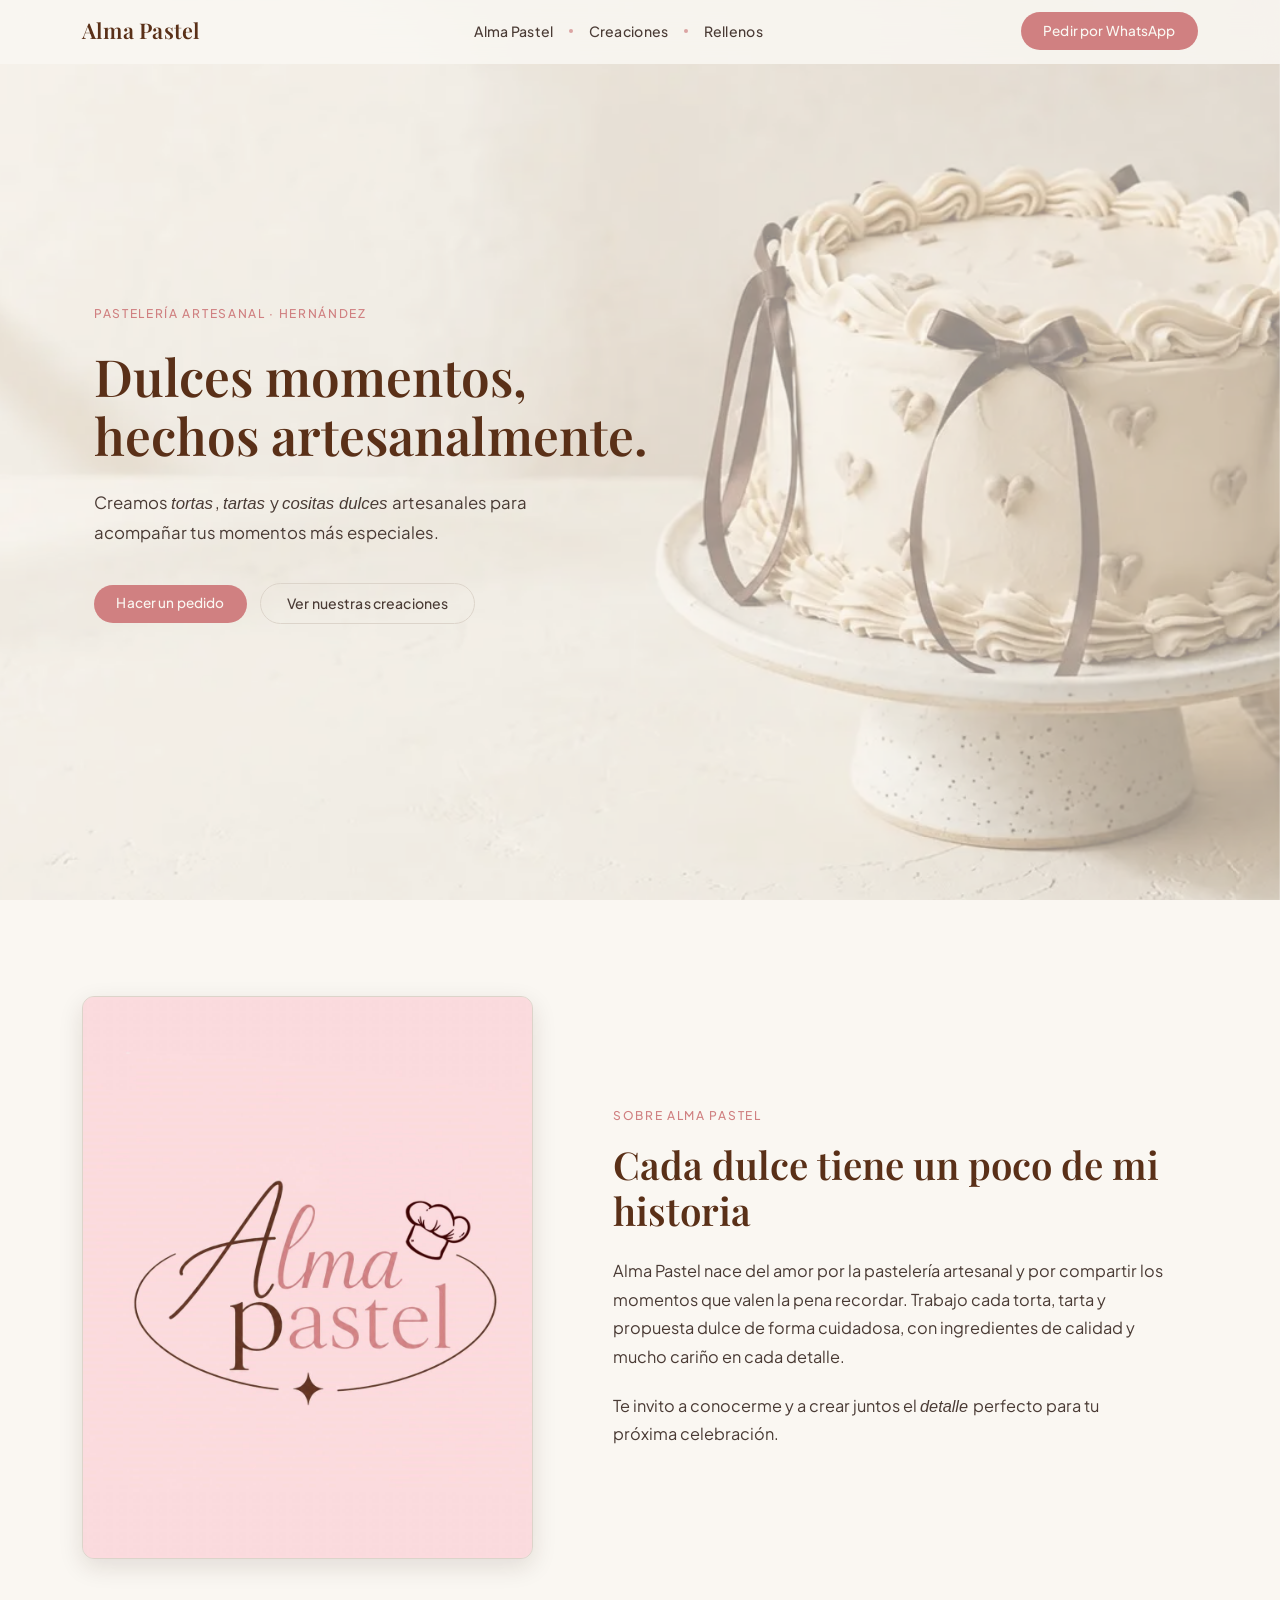
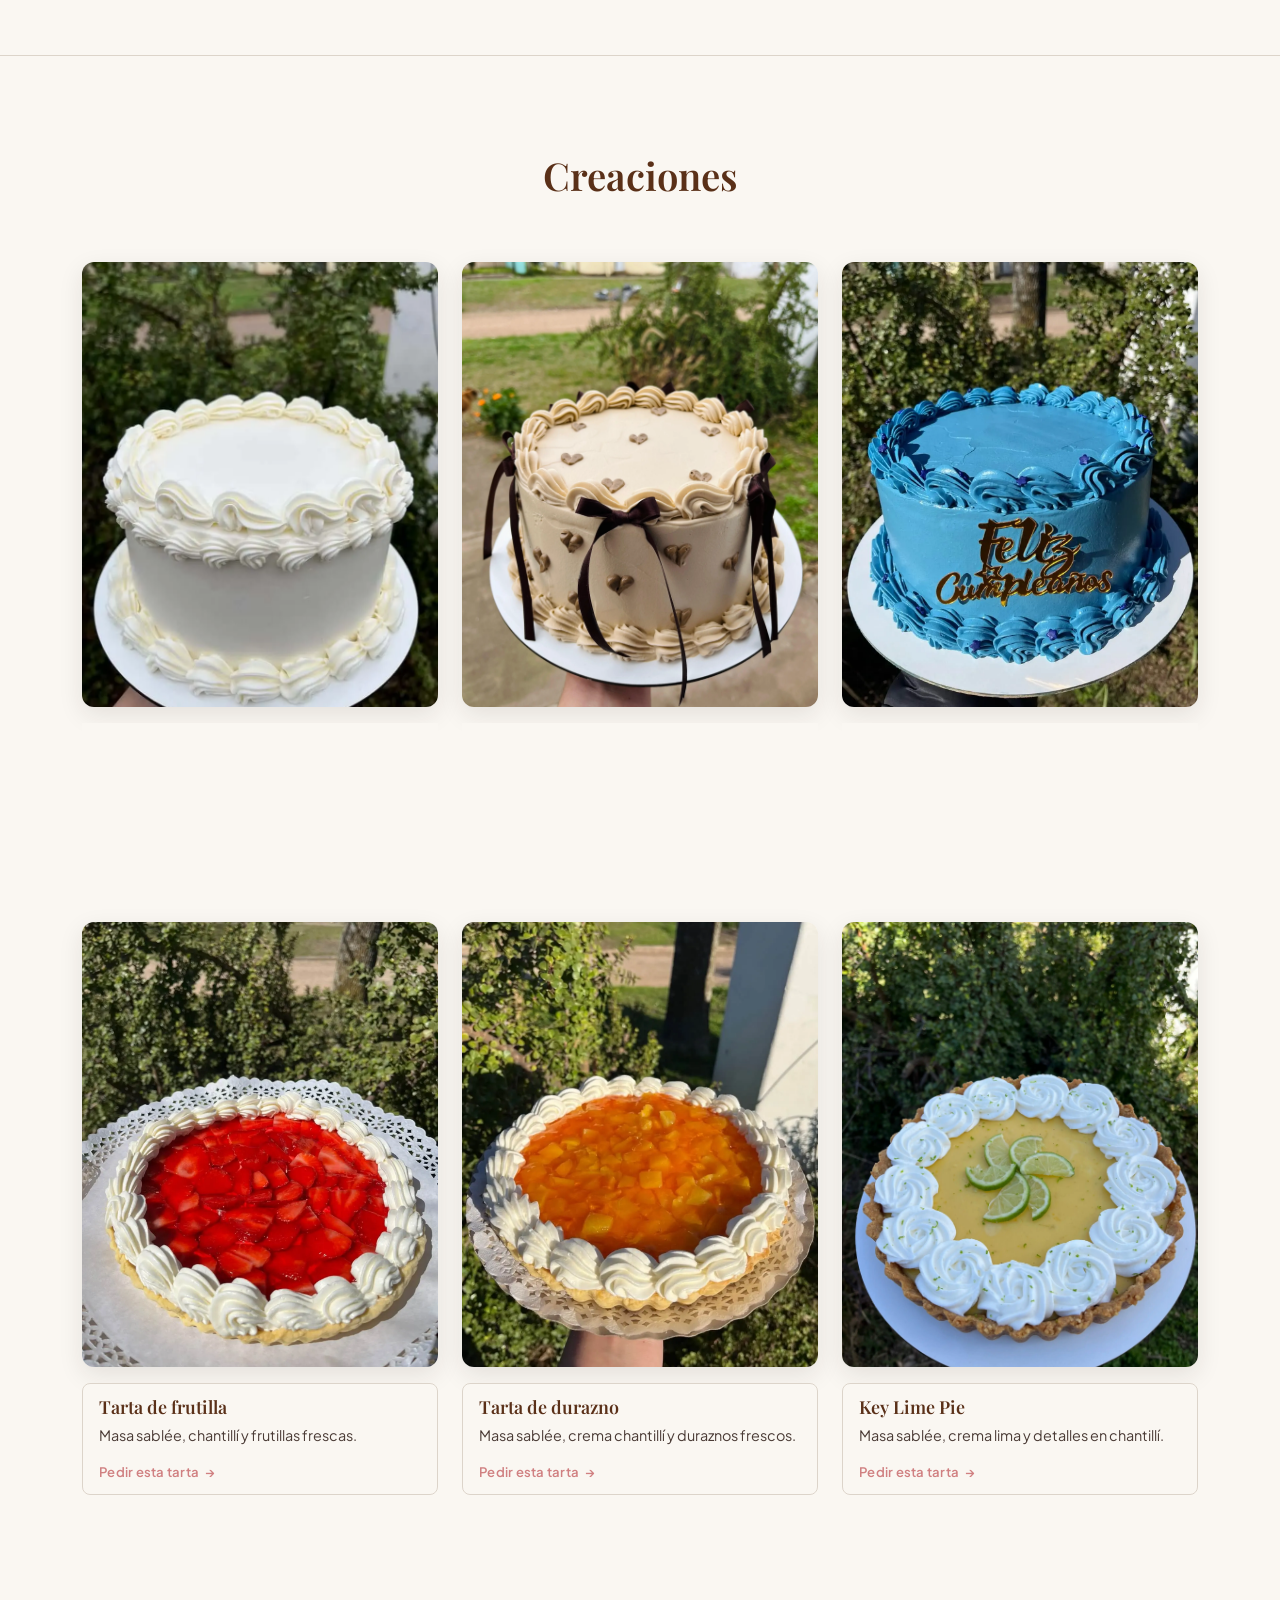
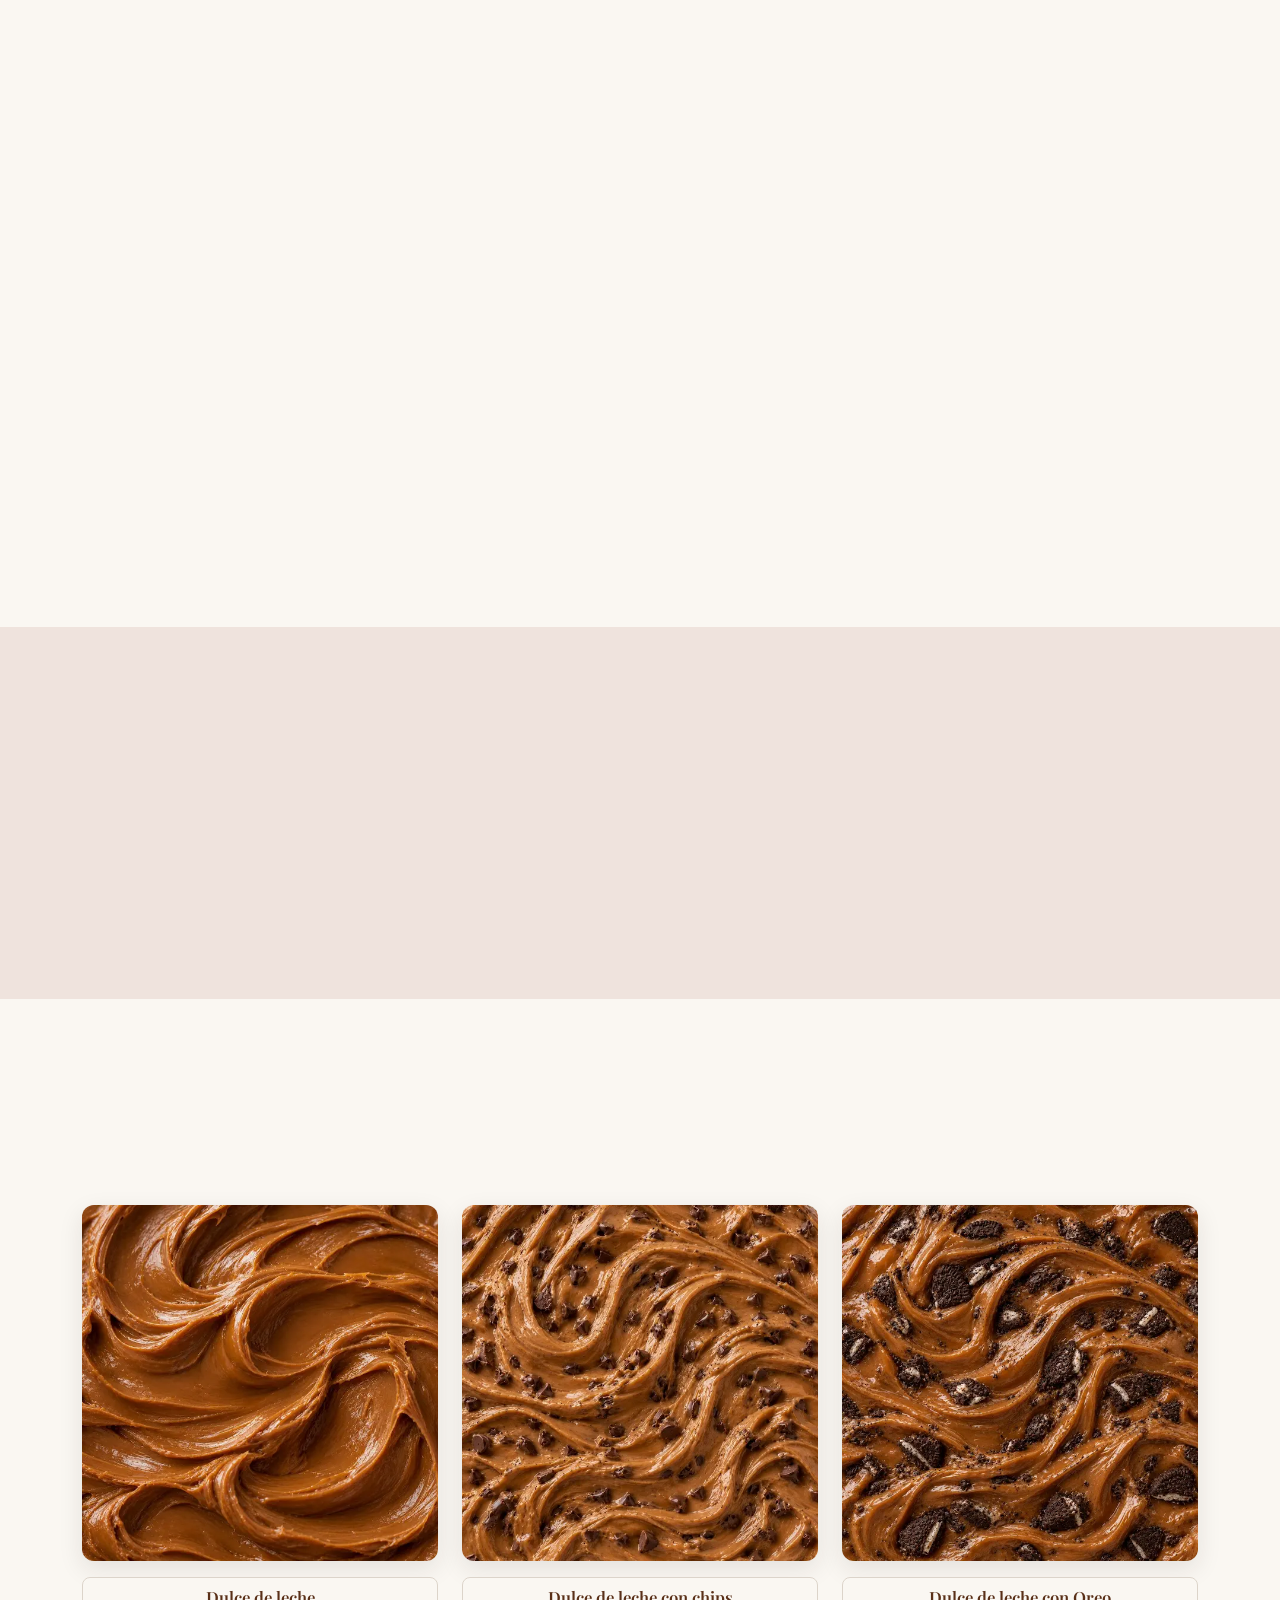
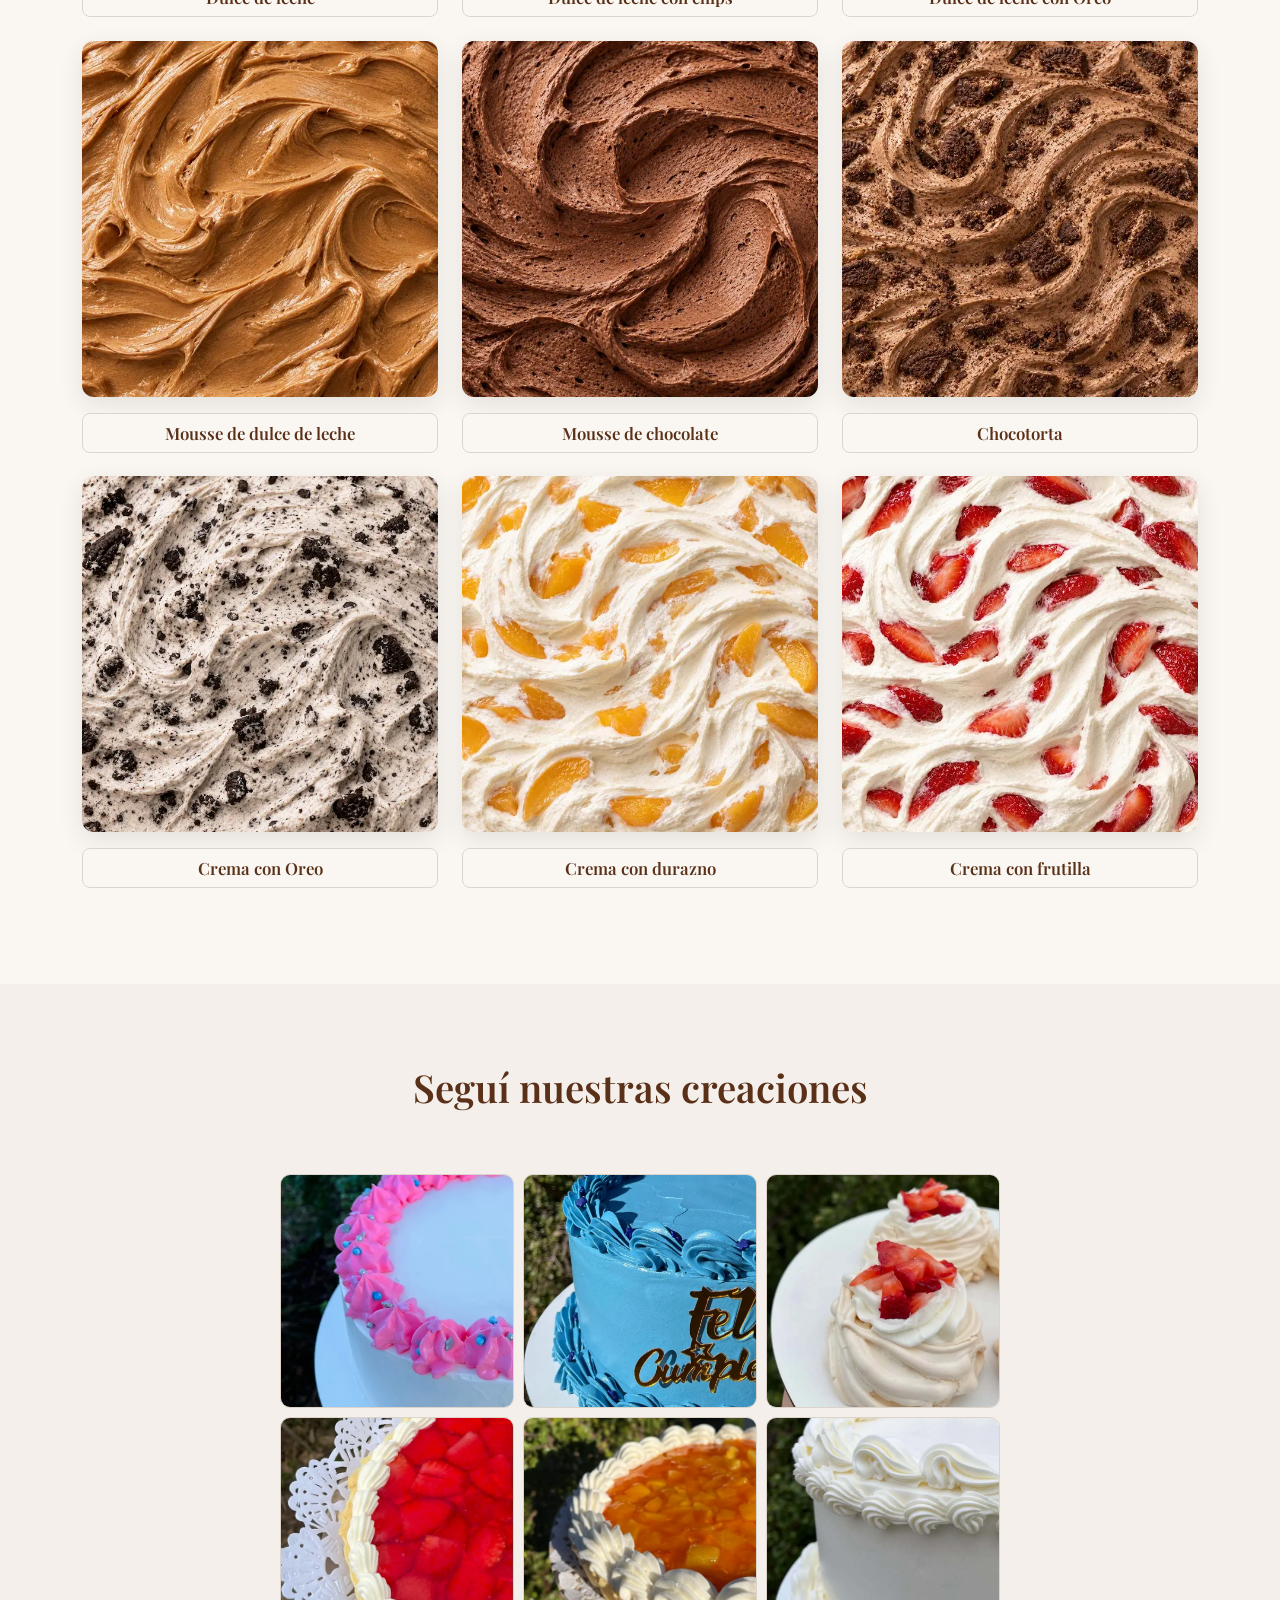
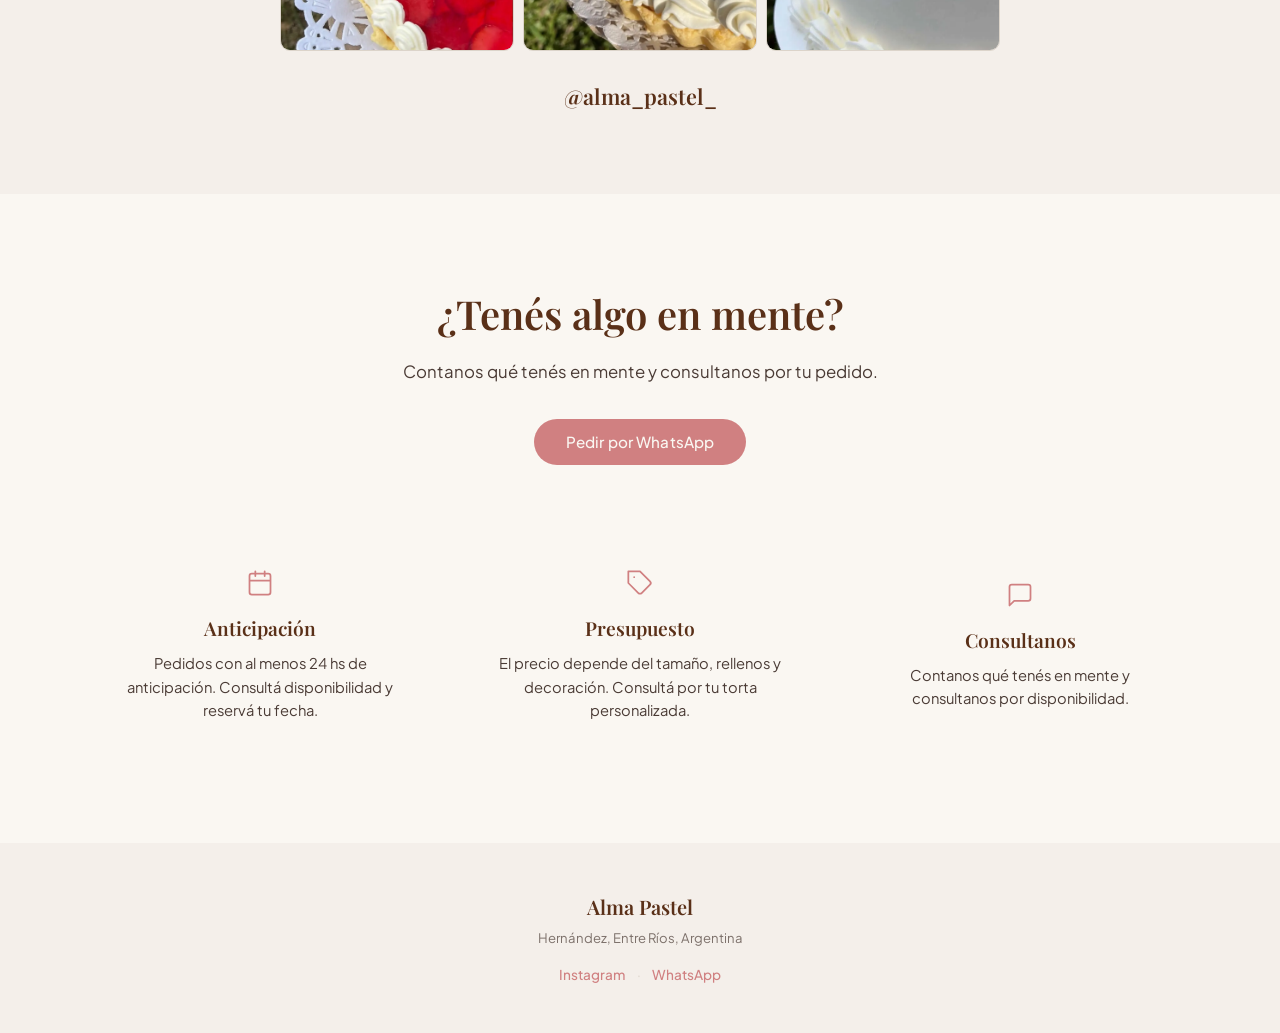
==== commit 554cdbe4: "style: captions de rellenos y creaciones como cajitas fuera de la card" ====
--- a/index.html
+++ b/index.html
@@ -87,7 +87,7 @@
                         <div class="sobre-content reveal" data-delay="1">
                             <p class="sobre-eyebrow text-uppercase fw-medium">Sobre Alma Pastel</p>
                             <h2 class="sobre-title">Cada dulce tiene un poco de mi historia</h2>
-                            <p class="sobre-text">Alma Pastel nace del amor por la pastelería artesanal y por compartir los momentos que valen la pena recordar. Trabajo cada torta, tarta y cosita dulce de forma cuidadosa, con ingredientes de calidad y mucho cariño en cada detalle.</p>
+                            <p class="sobre-text">Alma Pastel nace del amor por la pastelería artesanal y por compartir los momentos que valen la pena recordar. Trabajo cada torta, tarta y propuesta dulce de forma cuidadosa, con ingredientes de calidad y mucho cariño en cada detalle.</p>
                             <p class="sobre-text mb-0">Te invito a conocerme y a crear juntos el <i>detalle</i> perfecto para tu próxima celebración.</p>
                         </div>
                     </div>
@@ -102,112 +102,112 @@
                 </div>
                 <div class="row creaciones-grid">
                     <div class="col-lg-4 col-md-6 reveal">
-                        <article class="creacion-card d-flex flex-column h-100 mx-auto overflow-hidden">
+                        <article class="creacion-card mx-auto overflow-hidden">
                             <div class="creacion-media creacion-media--tall">
                                 <img src="static/img/creacion-vintage.webp" alt="Torta estilo vintage de Alma Pastel con cobertura de chantillí" class="d-block w-100 h-100 object-fit-cover" loading="lazy">
                             </div>
-                            <div class="creacion-caption d-flex flex-column justify-content-center">
-                                <h3 class="creacion-name fw-semibold">Vintage</h3>
-                                <p class="creacion-desc">Bizcochuelo de vainilla, mousse de chocolate y mousse de dulce de leche, con cobertura de chantillí.</p>
-                                <a href="https://wa.me/YOUR_PHONE_NUMBER" class="creacion-cta align-self-start" data-mensaje="Hola! Quiero consultar por la torta Vintage.">Pedir esta torta</a>
-                            </div>
-                        </article>
+                        </article>
+                        <div class="creacion-caption d-flex flex-column justify-content-center">
+                            <h3 class="creacion-name fw-semibold">Vintage</h3>
+                            <p class="creacion-desc">Bizcochuelo de vainilla, mousse de chocolate y mousse de dulce de leche, con cobertura de chantillí.</p>
+                            <a href="https://wa.me/YOUR_PHONE_NUMBER" class="creacion-cta align-self-start" data-mensaje="Hola! Quiero consultar por la torta Vintage.">Pedir esta torta</a>
+                        </div>
                     </div>
                     <div class="col-lg-4 col-md-6 reveal" data-delay="1">
-                        <article class="creacion-card d-flex flex-column h-100 mx-auto overflow-hidden">
+                        <article class="creacion-card mx-auto overflow-hidden">
                             <div class="creacion-media creacion-media--tall">
                                 <img src="static/img/creacion-coquette.webp" alt="Torta Coquete de Alma Pastel" class="d-block w-100 h-100 object-fit-cover" loading="lazy">
                             </div>
-                            <div class="creacion-caption d-flex flex-column justify-content-center">
-                                <h3 class="creacion-name fw-semibold">Coquette</h3>
-                                <p class="creacion-desc">Bizcochuelo de vainilla, dulce de leche y crema con durazno, con cobertura de chantillí.</p>
-                                <a href="https://wa.me/YOUR_PHONE_NUMBER" class="creacion-cta align-self-start" data-mensaje="Hola! Quiero consultar por la torta Coquette.">Pedir esta torta</a>
-                            </div>
-                        </article>
+                        </article>
+                        <div class="creacion-caption d-flex flex-column justify-content-center">
+                            <h3 class="creacion-name fw-semibold">Coquette</h3>
+                            <p class="creacion-desc">Bizcochuelo de vainilla, dulce de leche y crema con durazno, con cobertura de chantillí.</p>
+                            <a href="https://wa.me/YOUR_PHONE_NUMBER" class="creacion-cta align-self-start" data-mensaje="Hola! Quiero consultar por la torta Coquette.">Pedir esta torta</a>
+                        </div>
                     </div>
                     <div class="col-lg-4 col-md-6 reveal" data-delay="2">
-                        <article class="creacion-card d-flex flex-column h-100 mx-auto overflow-hidden">
+                        <article class="creacion-card mx-auto overflow-hidden">
                             <div class="creacion-media creacion-media--tall">
                                 <img src="static/img/creacion-blue.webp" alt="Torta azul de Alma Pastel con cobertura de chantillí" class="d-block w-100 h-100 object-fit-cover" loading="lazy">
                             </div>
-                            <div class="creacion-caption d-flex flex-column justify-content-center">
-                                <h3 class="creacion-name fw-semibold">Blue</h3>
-                                <p class="creacion-desc">Bizcochuelo de vainilla, mousse de chocolate y dulce de leche, con cobertura de chantillí.</p>
-                                <a href="https://wa.me/YOUR_PHONE_NUMBER" class="creacion-cta align-self-start" data-mensaje="Hola! Quiero consultar por la torta Blue.">Pedir esta torta</a>
-                            </div>
-                        </article>
+                        </article>
+                        <div class="creacion-caption d-flex flex-column justify-content-center">
+                            <h3 class="creacion-name fw-semibold">Blue</h3>
+                            <p class="creacion-desc">Bizcochuelo de vainilla, mousse de chocolate y dulce de leche, con cobertura de chantillí.</p>
+                            <a href="https://wa.me/YOUR_PHONE_NUMBER" class="creacion-cta align-self-start" data-mensaje="Hola! Quiero consultar por la torta Blue.">Pedir esta torta</a>
+                        </div>
                     </div>
                     <div class="col-lg-4 col-md-6 reveal">
-                        <article class="creacion-card d-flex flex-column h-100 mx-auto overflow-hidden">
+                        <article class="creacion-card mx-auto overflow-hidden">
                             <div class="creacion-media creacion-media--standard">
                                 <img src="static/img/creacion-tarta-frutilla.webp" alt="Tarta de frutilla de Alma Pastel con frutillas frescas" class="d-block w-100 h-100 object-fit-cover" loading="lazy">
                             </div>
-                            <div class="creacion-caption d-flex flex-column justify-content-center">
-                                <h3 class="creacion-name fw-semibold">Tarta de frutilla</h3>
-                                <p class="creacion-desc">Masa sablée, chantillí y frutillas frescas.</p>
-                                <a href="https://wa.me/YOUR_PHONE_NUMBER" class="creacion-cta align-self-start" data-mensaje="Hola! Quiero consultar por la Tarta de Frutilla.">Pedir esta tarta</a>
-                            </div>
-                        </article>
+                        </article>
+                        <div class="creacion-caption d-flex flex-column justify-content-center">
+                            <h3 class="creacion-name fw-semibold">Tarta de frutilla</h3>
+                            <p class="creacion-desc">Masa sablée, chantillí y frutillas frescas.</p>
+                            <a href="https://wa.me/YOUR_PHONE_NUMBER" class="creacion-cta align-self-start" data-mensaje="Hola! Quiero consultar por la Tarta de Frutilla.">Pedir esta tarta</a>
+                        </div>
                     </div>
                     <div class="col-lg-4 col-md-6 reveal" data-delay="1">
-                        <article class="creacion-card d-flex flex-column h-100 mx-auto overflow-hidden">
+                        <article class="creacion-card mx-auto overflow-hidden">
                             <div class="creacion-media creacion-media--standard">
                                 <img src="static/img/creacion-tarta-durazno.webp" alt="Tarta de durazno de Alma Pastel con duraznos frescos" class="d-block w-100 h-100 object-fit-cover" loading="lazy">
                             </div>
-                            <div class="creacion-caption d-flex flex-column justify-content-center">
-                                <h3 class="creacion-name fw-semibold">Tarta de durazno</h3>
-                                <p class="creacion-desc">Masa sablée, crema chantillí y duraznos frescos.</p>
-                                <a href="https://wa.me/YOUR_PHONE_NUMBER" class="creacion-cta align-self-start" data-mensaje="Hola! Quiero consultar por la Tarta de Durazno.">Pedir esta tarta</a>
-                            </div>
-                        </article>
+                        </article>
+                        <div class="creacion-caption d-flex flex-column justify-content-center">
+                            <h3 class="creacion-name fw-semibold">Tarta de durazno</h3>
+                            <p class="creacion-desc">Masa sablée, crema chantillí y duraznos frescos.</p>
+                            <a href="https://wa.me/YOUR_PHONE_NUMBER" class="creacion-cta align-self-start" data-mensaje="Hola! Quiero consultar por la Tarta de Durazno.">Pedir esta tarta</a>
+                        </div>
                     </div>
                     <div class="col-lg-4 col-md-6 reveal" data-delay="2">
-                        <article class="creacion-card d-flex flex-column h-100 mx-auto overflow-hidden">
+                        <article class="creacion-card mx-auto overflow-hidden">
                             <div class="creacion-media creacion-media--standard">
                                 <img src="static/img/creacion-key-lime-pie.webp" alt="Tarta key lime de Alma Pastel" class="d-block w-100 h-100 object-fit-cover" loading="lazy">
                             </div>
-                            <div class="creacion-caption d-flex flex-column justify-content-center">
-                                <h3 class="creacion-name fw-semibold">Key Lime Pie</h3>
-                                <p class="creacion-desc">Masa sablée, crema lima y detalles en chantillí.</p>
-                                <a href="https://wa.me/YOUR_PHONE_NUMBER" class="creacion-cta align-self-start" data-mensaje="Hola! Quiero consultar por la tarta de Key Lime.">Pedir esta tarta</a>
-                            </div>
-                        </article>
+                        </article>
+                        <div class="creacion-caption d-flex flex-column justify-content-center">
+                            <h3 class="creacion-name fw-semibold">Key Lime Pie</h3>
+                            <p class="creacion-desc">Masa sablée, crema lima y detalles en chantillí.</p>
+                            <a href="https://wa.me/YOUR_PHONE_NUMBER" class="creacion-cta align-self-start" data-mensaje="Hola! Quiero consultar por la tarta de Key Lime.">Pedir esta tarta</a>
+                        </div>
                     </div>
                     <div class="col-lg-4 col-md-6 reveal">
-                        <article class="creacion-card d-flex flex-column h-100 mx-auto overflow-hidden">
+                        <article class="creacion-card mx-auto overflow-hidden">
                             <div class="creacion-media creacion-media--standard">
                                 <img src="static/img/creacion-mini-tarta-durazno.webp" alt="Mini tarta de durazno de Alma Pastel" class="d-block w-100 h-100 object-fit-cover" loading="lazy">
                             </div>
-                            <div class="creacion-caption d-flex flex-column justify-content-center">
-                                <h3 class="creacion-name fw-semibold">Mini tarta de durazno</h3>
-                                <p class="creacion-desc">Masa sablée, crema chantillí y duraznos frescos.</p>
-                                <a href="https://wa.me/YOUR_PHONE_NUMBER" class="creacion-cta align-self-start" data-mensaje="Hola! Quiero consultar por la mini tarta de durazno.">Pedir esta mini tarta</a>
-                            </div>
-                        </article>
+                        </article>
+                        <div class="creacion-caption d-flex flex-column justify-content-center">
+                            <h3 class="creacion-name fw-semibold">Mini tarta de durazno</h3>
+                            <p class="creacion-desc">Masa sablée, crema chantillí y duraznos frescos.</p>
+                            <a href="https://wa.me/YOUR_PHONE_NUMBER" class="creacion-cta align-self-start" data-mensaje="Hola! Quiero consultar por la mini tarta de durazno.">Pedir esta mini tarta</a>
+                        </div>
                     </div>
                     <div class="col-lg-4 col-md-6 reveal" data-delay="1">
-                        <article class="creacion-card d-flex flex-column h-100 mx-auto overflow-hidden">
+                        <article class="creacion-card mx-auto overflow-hidden">
                             <div class="creacion-media creacion-media--standard">
                                 <img src="static/img/creacion-pavlova-frutilla.webp" alt="Pavlova de frutilla de Alma Pastel" class="d-block w-100 h-100 object-fit-cover" loading="lazy">
                             </div>
-                            <div class="creacion-caption d-flex flex-column justify-content-center">
-                                <h3 class="creacion-name fw-semibold">Pavlova de frutilla</h3>
-                                <p class="creacion-desc">Merengue crocante, chantillí y frutillas frescas.</p>
-                                <a href="https://wa.me/YOUR_PHONE_NUMBER" class="creacion-cta align-self-start" data-mensaje="Hola! Quiero consultar por la pavlova de frutilla.">Pedir esta pavlova</a>
-                            </div>
-                        </article>
+                        </article>
+                        <div class="creacion-caption d-flex flex-column justify-content-center">
+                            <h3 class="creacion-name fw-semibold">Pavlova de frutilla</h3>
+                            <p class="creacion-desc">Merengue crocante, chantillí y frutillas frescas.</p>
+                            <a href="https://wa.me/YOUR_PHONE_NUMBER" class="creacion-cta align-self-start" data-mensaje="Hola! Quiero consultar por la pavlova de frutilla.">Pedir esta pavlova</a>
+                        </div>
                     </div>
                     <div class="col-lg-4 col-md-6 reveal" data-delay="2">
-                        <article class="creacion-card d-flex flex-column h-100 mx-auto overflow-hidden">
+                        <article class="creacion-card mx-auto overflow-hidden">
                             <div class="creacion-media creacion-media--standard">
                                 <img src="static/img/creacion-pavlova-durazno.webp" alt="Pavlova de durazno de Alma Pastel" class="d-block w-100 h-100 object-fit-cover" loading="lazy">
                             </div>
-                            <div class="creacion-caption d-flex flex-column justify-content-center">
-                                <h3 class="creacion-name fw-semibold">Pavlova de durazno</h3>
-                                <p class="creacion-desc">Merengue crocante, chantillí y duraznos frescos.</p>
-                                <a href="https://wa.me/YOUR_PHONE_NUMBER" class="creacion-cta align-self-start" data-mensaje="Hola! Quiero consultar por la pavlova de durazno.">Pedir esta pavlova</a>
-                            </div>
-                        </article>
+                        </article>
+                        <div class="creacion-caption d-flex flex-column justify-content-center">
+                            <h3 class="creacion-name fw-semibold">Pavlova de durazno</h3>
+                            <p class="creacion-desc">Merengue crocante, chantillí y duraznos frescos.</p>
+                            <a href="https://wa.me/YOUR_PHONE_NUMBER" class="creacion-cta align-self-start" data-mensaje="Hola! Quiero consultar por la pavlova de durazno.">Pedir esta pavlova</a>
+                        </div>
                     </div>
                 </div>
             </div>
@@ -231,90 +231,90 @@
                             <div class="relleno-media">
                                 <img src="static/img/relleno-dulce-leche.webp" alt="Relleno de dulce de leche de Alma Pastel" class="d-block w-100 h-100 object-fit-cover" loading="lazy">
                             </div>
-                            <div class="relleno-caption">
-                                <h3 class="relleno-name text-center fw-semibold m-0">Dulce de leche</h3>
-                            </div>
-                        </article>
+                        </article>
+                        <div class="relleno-caption">
+                            <h3 class="relleno-name text-center fw-semibold m-0">Dulce de leche</h3>
+                        </div>
                     </div>
                     <div class="col-md-4 reveal" data-delay="1">
                         <article class="relleno-card mx-auto overflow-hidden">
                             <div class="relleno-media">
                                 <img src="static/img/relleno-dulce-leche-chips.webp" alt="Relleno de dulce de leche con chips de Alma Pastel" class="d-block w-100 h-100 object-fit-cover" loading="lazy">
                             </div>
-                            <div class="relleno-caption">
-                                <h3 class="relleno-name text-center fw-semibold m-0">Dulce de leche con chips</h3>
-                            </div>
-                        </article>
+                        </article>
+                        <div class="relleno-caption">
+                            <h3 class="relleno-name text-center fw-semibold m-0">Dulce de leche con chips</h3>
+                        </div>
                     </div>
                     <div class="col-md-4 reveal" data-delay="2">
                         <article class="relleno-card mx-auto overflow-hidden">
                             <div class="relleno-media">
                                 <img src="static/img/relleno-dulce-leche-oreo.webp" alt="Relleno de dulce de leche con Oreo de Alma Pastel" class="d-block w-100 h-100 object-fit-cover" loading="lazy">
                             </div>
-                            <div class="relleno-caption">
-                                <h3 class="relleno-name text-center fw-semibold m-0">Dulce de leche con Oreo</h3>
-                            </div>
-                        </article>
+                        </article>
+                        <div class="relleno-caption">
+                            <h3 class="relleno-name text-center fw-semibold m-0">Dulce de leche con Oreo</h3>
+                        </div>
                     </div>
                     <div class="col-md-4 reveal">
                         <article class="relleno-card mx-auto overflow-hidden">
                             <div class="relleno-media">
                                 <img src="static/img/relleno-mousse-dulce-leche.webp" alt="Relleno mousse de dulce de leche de Alma Pastel" class="d-block w-100 h-100 object-fit-cover" loading="lazy">
                             </div>
-                            <div class="relleno-caption">
-                                <h3 class="relleno-name text-center fw-semibold m-0">Mousse de dulce de leche</h3>
-                            </div>
-                        </article>
+                        </article>
+                        <div class="relleno-caption">
+                            <h3 class="relleno-name text-center fw-semibold m-0">Mousse de dulce de leche</h3>
+                        </div>
                     </div>
                     <div class="col-md-4 reveal" data-delay="1">
                         <article class="relleno-card mx-auto overflow-hidden">
                             <div class="relleno-media">
                                 <img src="static/img/relleno-mousse-chocolate.webp" alt="Relleno mousse de chocolate de Alma Pastel" class="d-block w-100 h-100 object-fit-cover" loading="lazy">
                             </div>
-                            <div class="relleno-caption">
-                                <h3 class="relleno-name text-center fw-semibold m-0">Mousse de chocolate</h3>
-                            </div>
-                        </article>
+                        </article>
+                        <div class="relleno-caption">
+                            <h3 class="relleno-name text-center fw-semibold m-0">Mousse de chocolate</h3>
+                        </div>
                     </div>
                     <div class="col-md-4 reveal" data-delay="2">
                         <article class="relleno-card mx-auto overflow-hidden">
                             <div class="relleno-media">
                                 <img src="static/img/relleno-chocotorta.webp" alt="Relleno chocotorta de Alma Pastel" class="d-block w-100 h-100 object-fit-cover" loading="lazy">
                             </div>
-                            <div class="relleno-caption">
-                                <h3 class="relleno-name text-center fw-semibold m-0">Chocotorta</h3>
-                            </div>
-                        </article>
+                        </article>
+                        <div class="relleno-caption">
+                            <h3 class="relleno-name text-center fw-semibold m-0">Chocotorta</h3>
+                        </div>
                     </div>
                     <div class="col-md-4 reveal">
                         <article class="relleno-card mx-auto overflow-hidden">
                             <div class="relleno-media">
                                 <img src="static/img/relleno-crema-oreo.webp" alt="Relleno de crema con Oreo de Alma Pastel" class="d-block w-100 h-100 object-fit-cover" loading="lazy">
                             </div>
-                            <div class="relleno-caption">
-                                <h3 class="relleno-name text-center fw-semibold m-0">Crema con Oreo</h3>
-                            </div>
-                        </article>
+                        </article>
+                        <div class="relleno-caption">
+                            <h3 class="relleno-name text-center fw-semibold m-0">Crema con Oreo</h3>
+                        </div>
                     </div>
                     <div class="col-md-4 reveal" data-delay="1">
                         <article class="relleno-card mx-auto overflow-hidden">
                             <div class="relleno-media">
                                 <img src="static/img/relleno-crema-durazno.webp" alt="Relleno de crema con durazno de Alma Pastel" class="d-block w-100 h-100 object-fit-cover" loading="lazy">
                             </div>
-                            <div class="relleno-caption">
-                                <h3 class="relleno-name text-center fw-semibold m-0">Crema con durazno</h3>
-                            </div>
-                        </article>
+                        </article>
+                        <div class="relleno-caption">
+                            <h3 class="relleno-name text-center fw-semibold m-0">Crema con durazno</h3>
+                        </div>
                     </div>
                     <div class="col-md-4 reveal" data-delay="2">
                         <article class="relleno-card mx-auto overflow-hidden">
                             <div class="relleno-media">
                                 <img src="static/img/relleno-crema-frutilla.webp" alt="Relleno de crema con frutilla de Alma Pastel" class="d-block w-100 h-100 object-fit-cover" loading="lazy">
                             </div>
-                            <div class="relleno-caption">
-                                <h3 class="relleno-name text-center fw-semibold m-0">Crema con frutilla</h3>
-                            </div>
-                        </article>
+                        </article>
+                        <div class="relleno-caption">
+                            <h3 class="relleno-name text-center fw-semibold m-0">Crema con frutilla</h3>
+                        </div>
                     </div>
                 </div>
             </div>
--- a/static/css/style.css
+++ b/static/css/style.css
@@ -312,12 +312,14 @@
 }
 
 .creacion-caption {
-    flex: 1;
-    background-color: rgba(250, 247, 242, 0.85);
-    backdrop-filter: blur(12px);
-    -webkit-backdrop-filter: blur(12px);
-    border-radius: 0;
-    padding: 1.25rem 1.4rem;
+    max-width: 480px;
+    margin: 1rem auto 0;
+    background-color: rgba(250, 247, 242, 0.92);
+    backdrop-filter: blur(6px);
+    -webkit-backdrop-filter: blur(6px);
+    border: 1px solid var(--ap-placeholder-border);
+    border-radius: 8px;
+    padding: 0.75rem 1rem;
 }
 
 .creacion-name {
@@ -373,6 +375,15 @@
     .creacion-card:hover .creacion-media img {
         transform: scale(1.03);
     }
+
+    .creacion-caption {
+        transition: box-shadow 0.3s ease, border-color 0.3s ease;
+    }
+
+    .creacion-caption:hover {
+        border-color: var(--ap-accent-rosa);
+        box-shadow: 0 8px 18px rgba(43, 30, 25, 0.10);
+    }
 }
 
 /* --- Sobre Alma --- */
@@ -485,10 +496,24 @@
     .relleno-card:hover .relleno-media img {
         transform: scale(1.03);
     }
+
+    .relleno-caption {
+        transition: box-shadow 0.3s ease, border-color 0.3s ease;
+    }
+
+    .relleno-caption:hover {
+        border-color: var(--ap-accent-rosa);
+        box-shadow: 0 8px 18px rgba(43, 30, 25, 0.10);
+    }
 }
 
 .relleno-caption {
-    padding: 1rem 1.25rem;
+    max-width: 480px;
+    margin: 1rem auto 0;
+    background-color: rgba(250, 247, 242, 0.92);
+    border: 1px solid var(--ap-placeholder-border);
+    border-radius: 8px;
+    padding: 0.55rem 1rem;
 }
 
 .relleno-name {
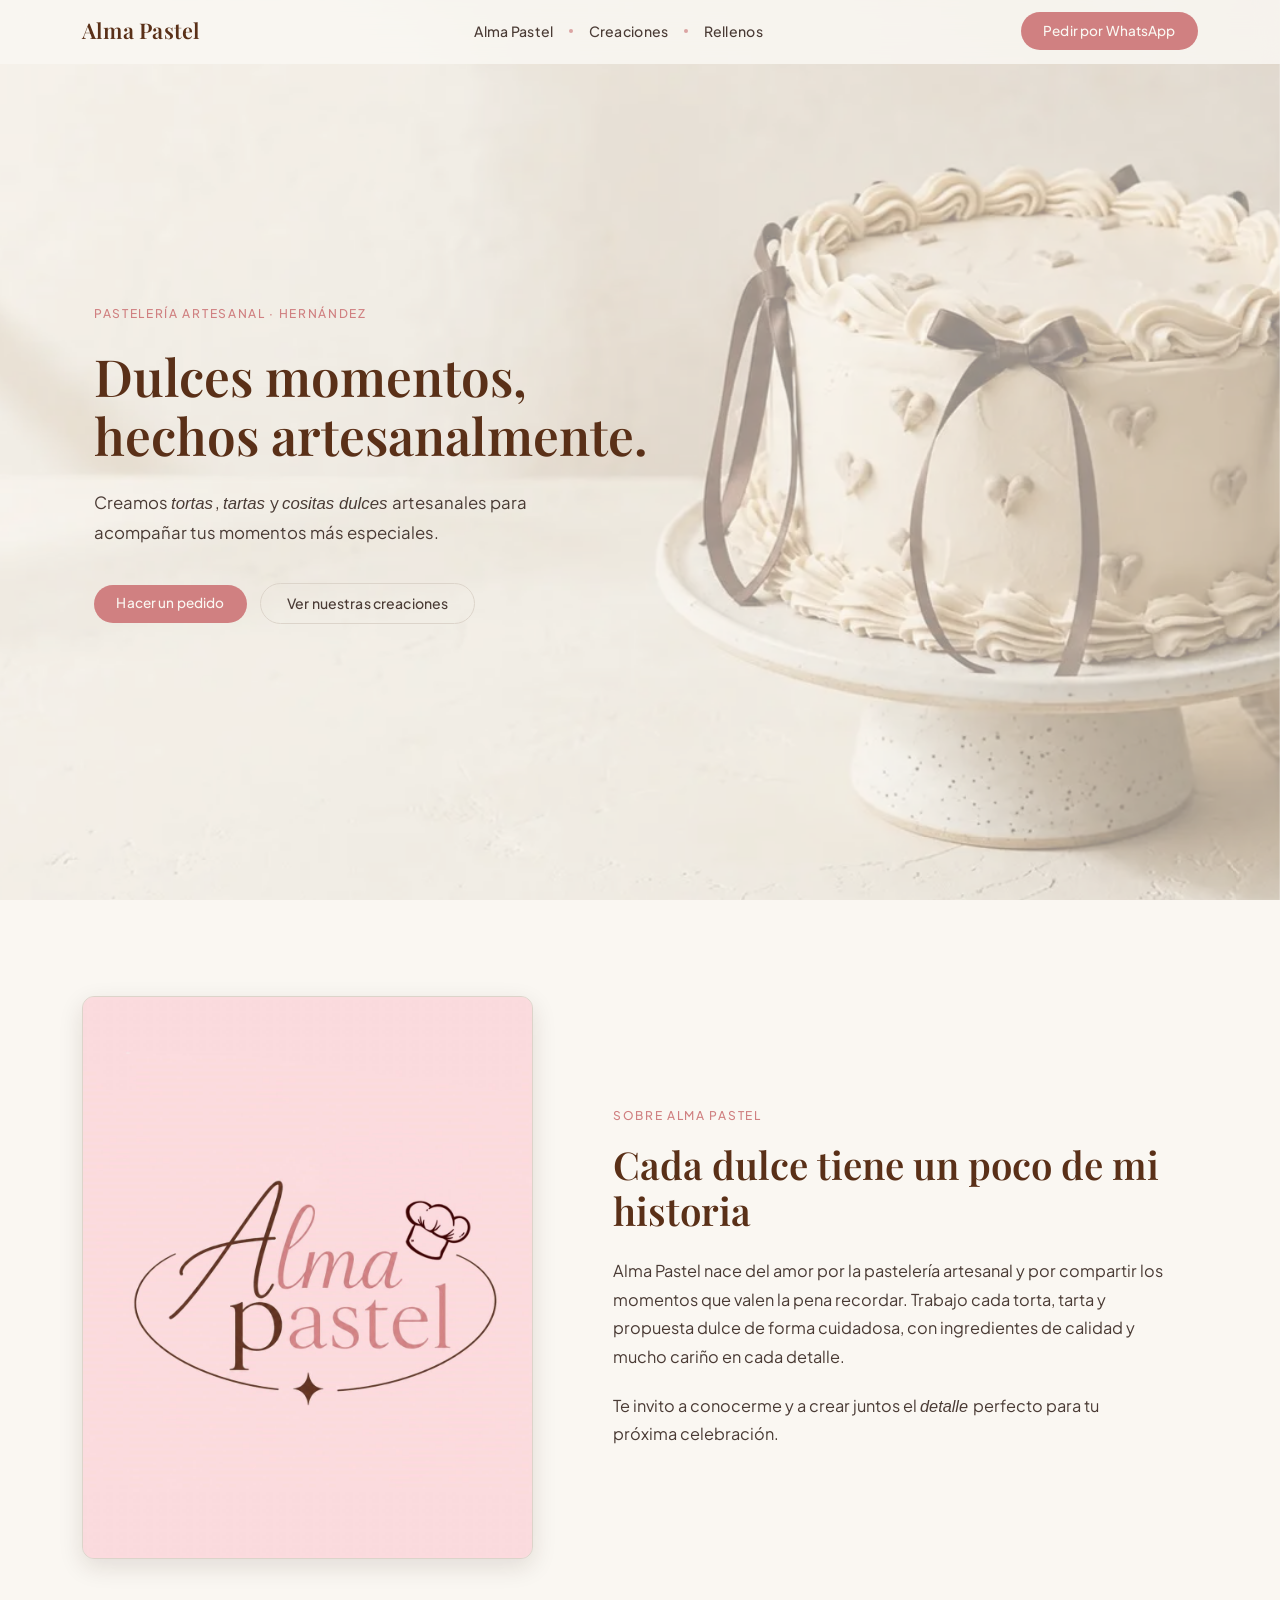
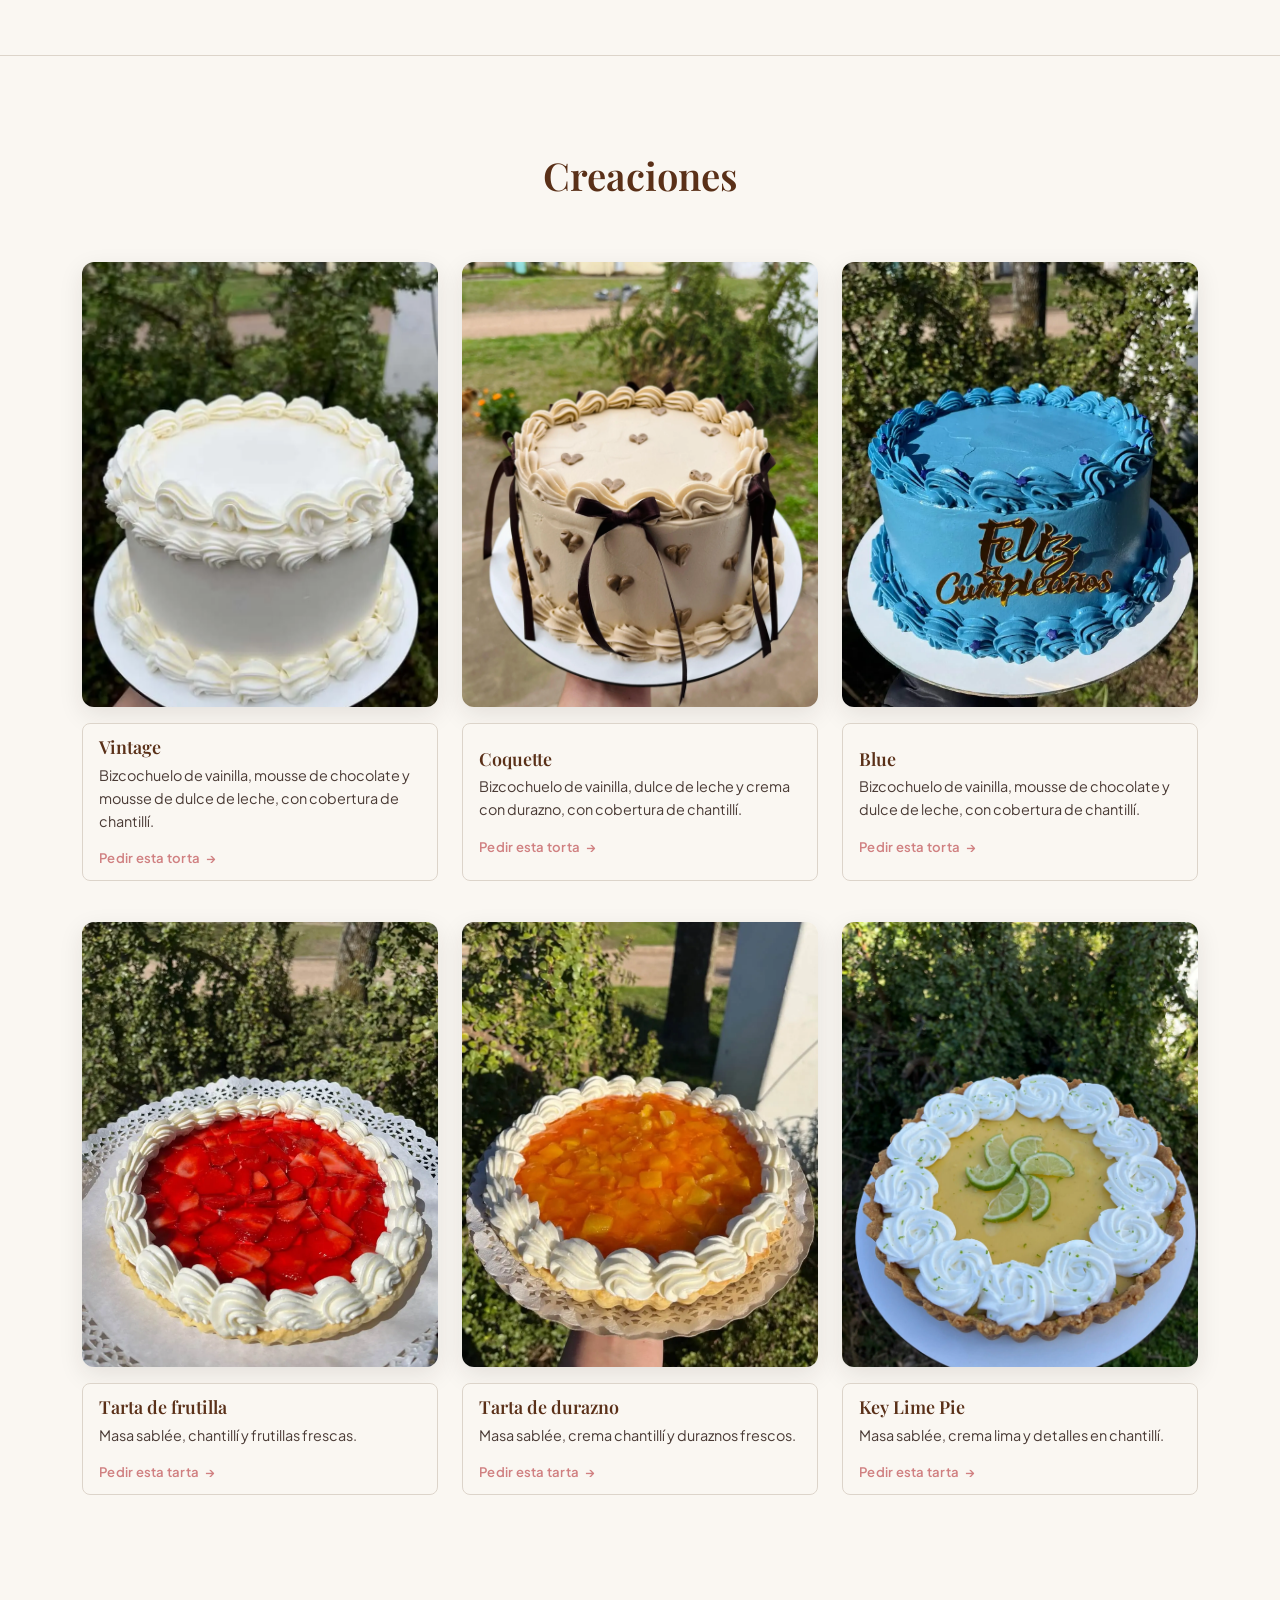
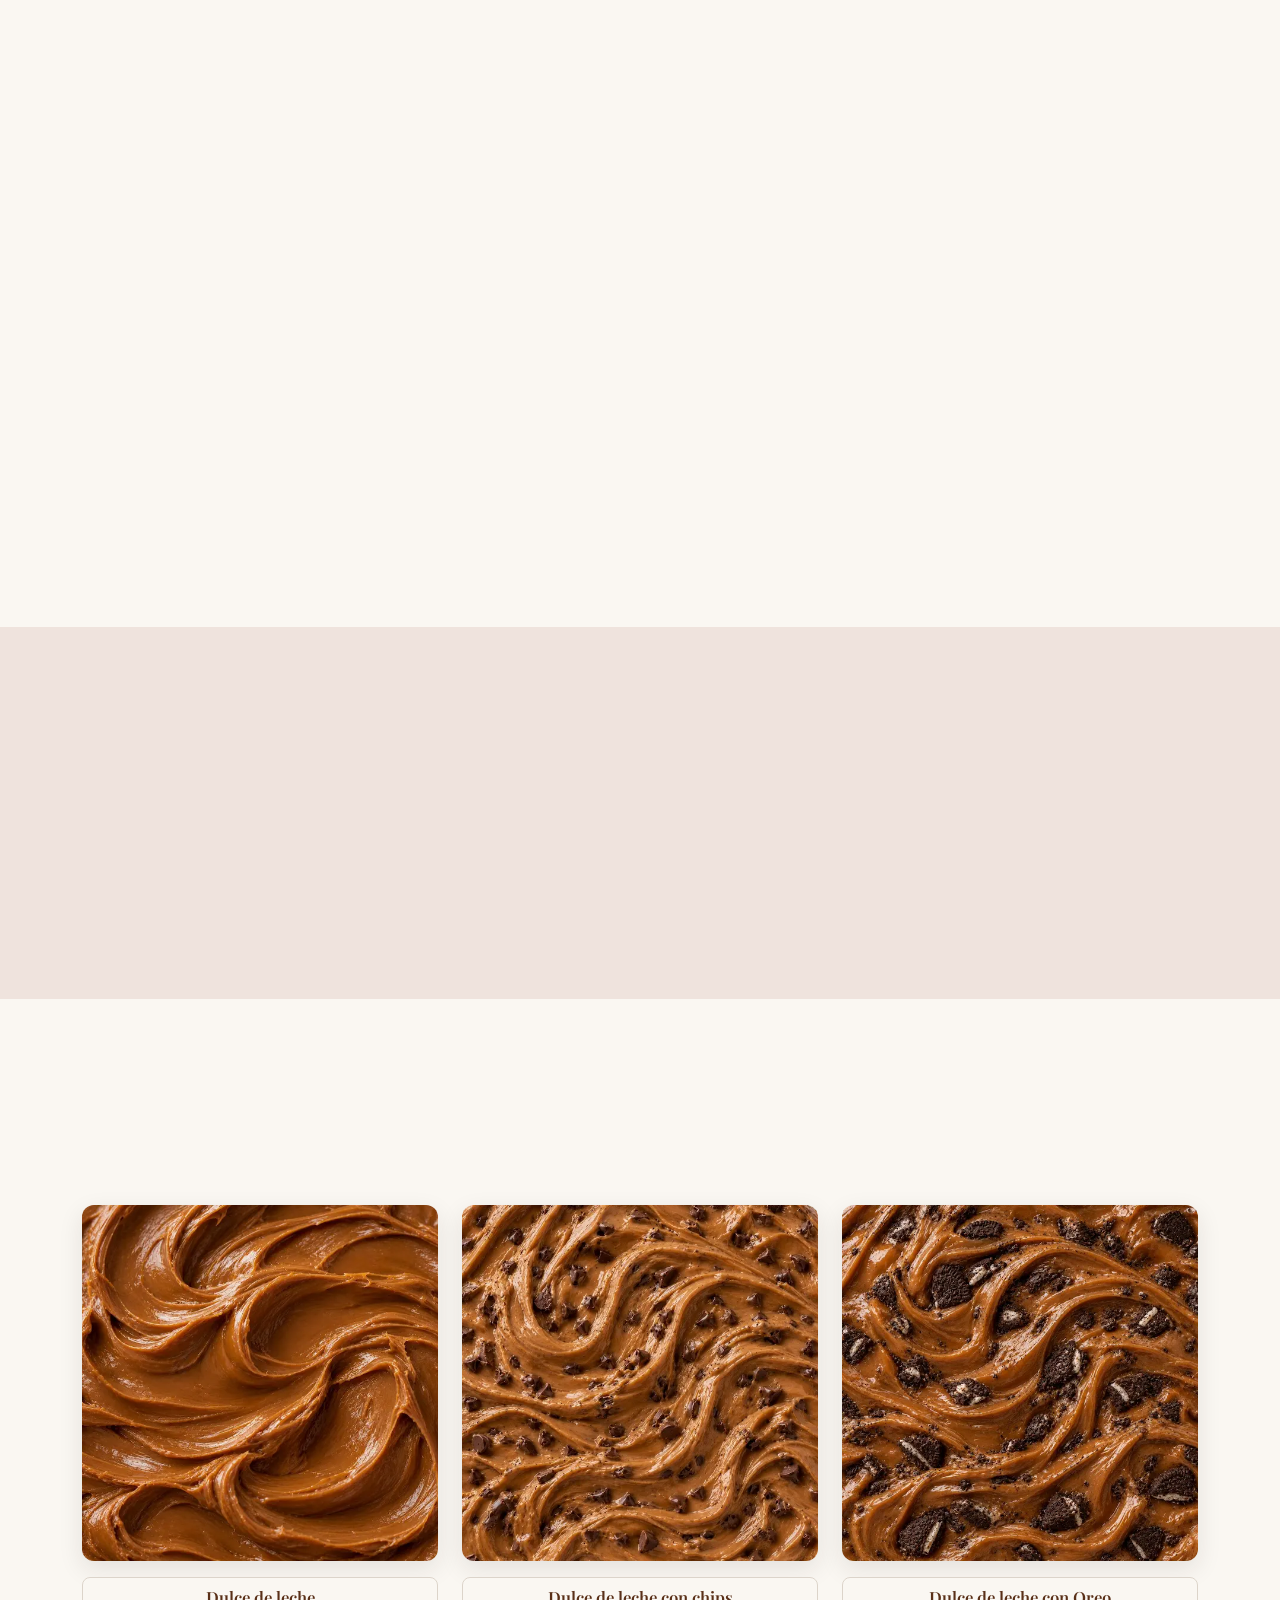
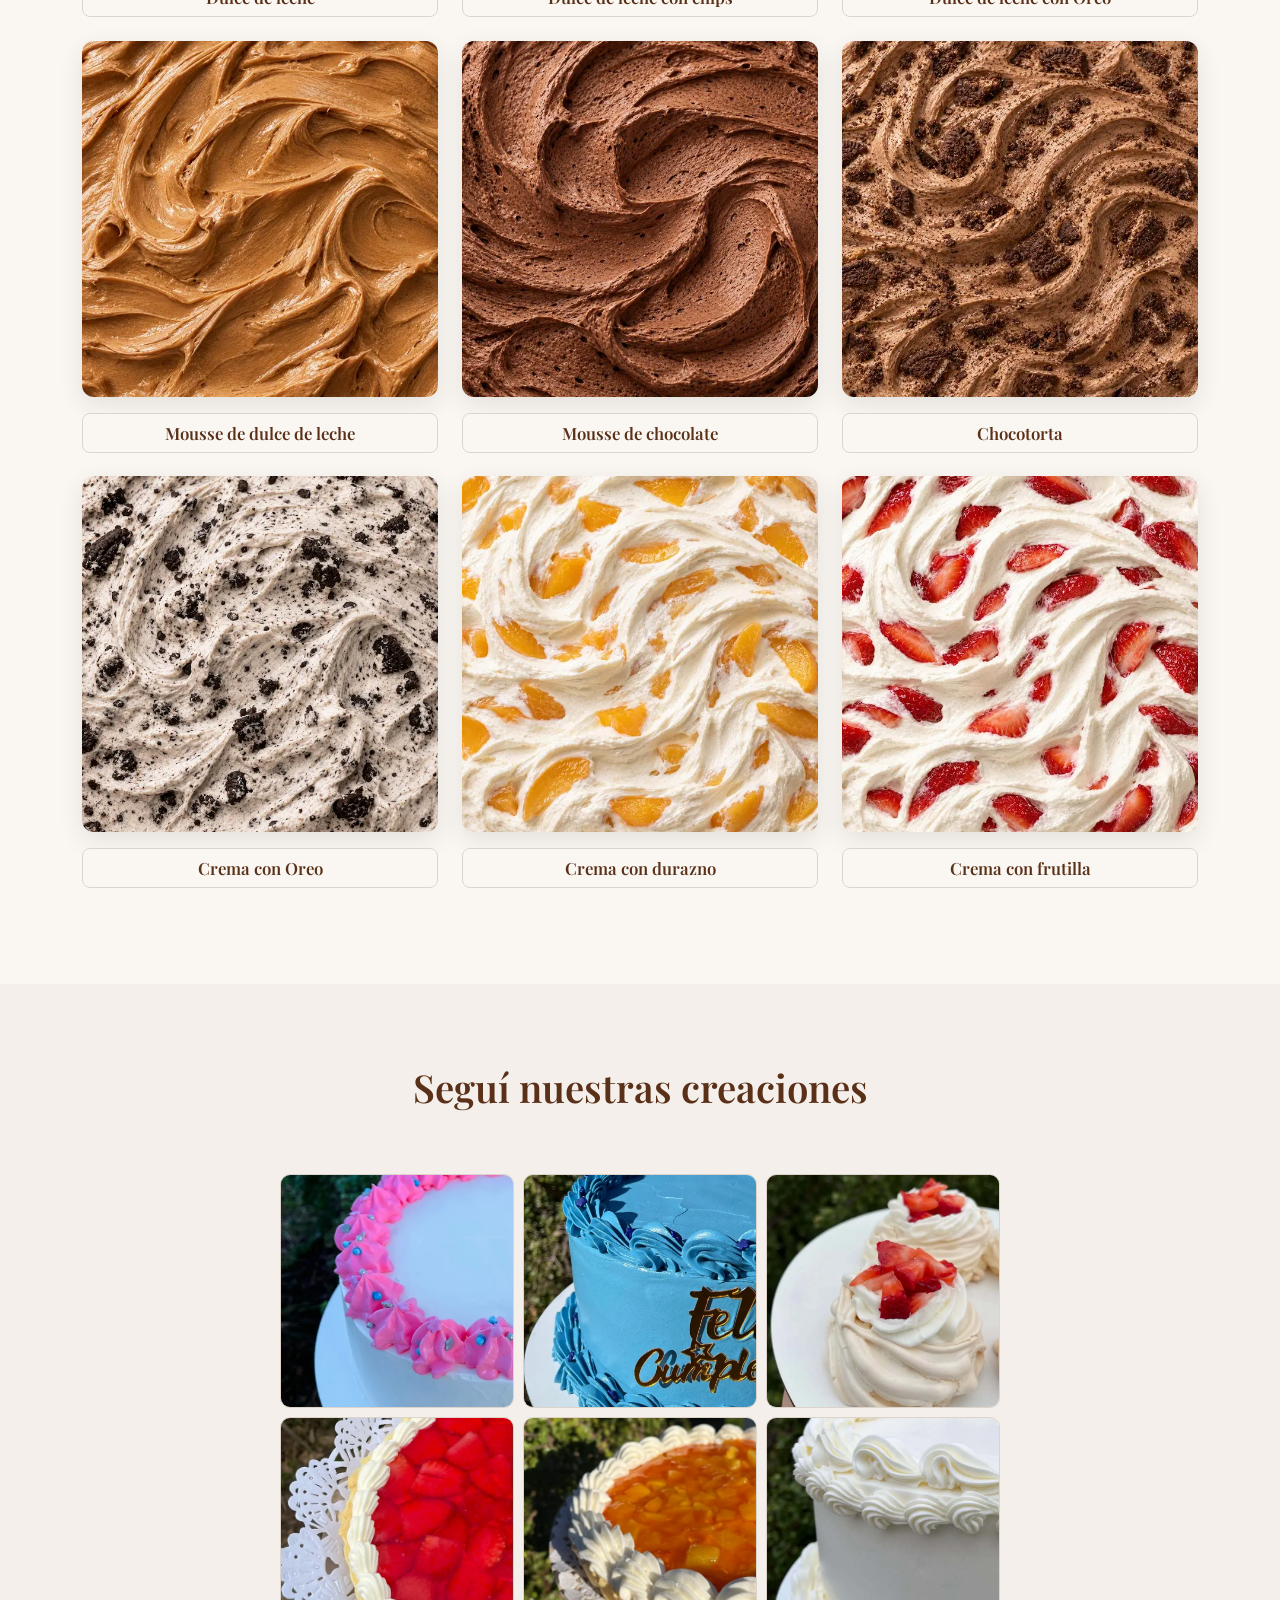
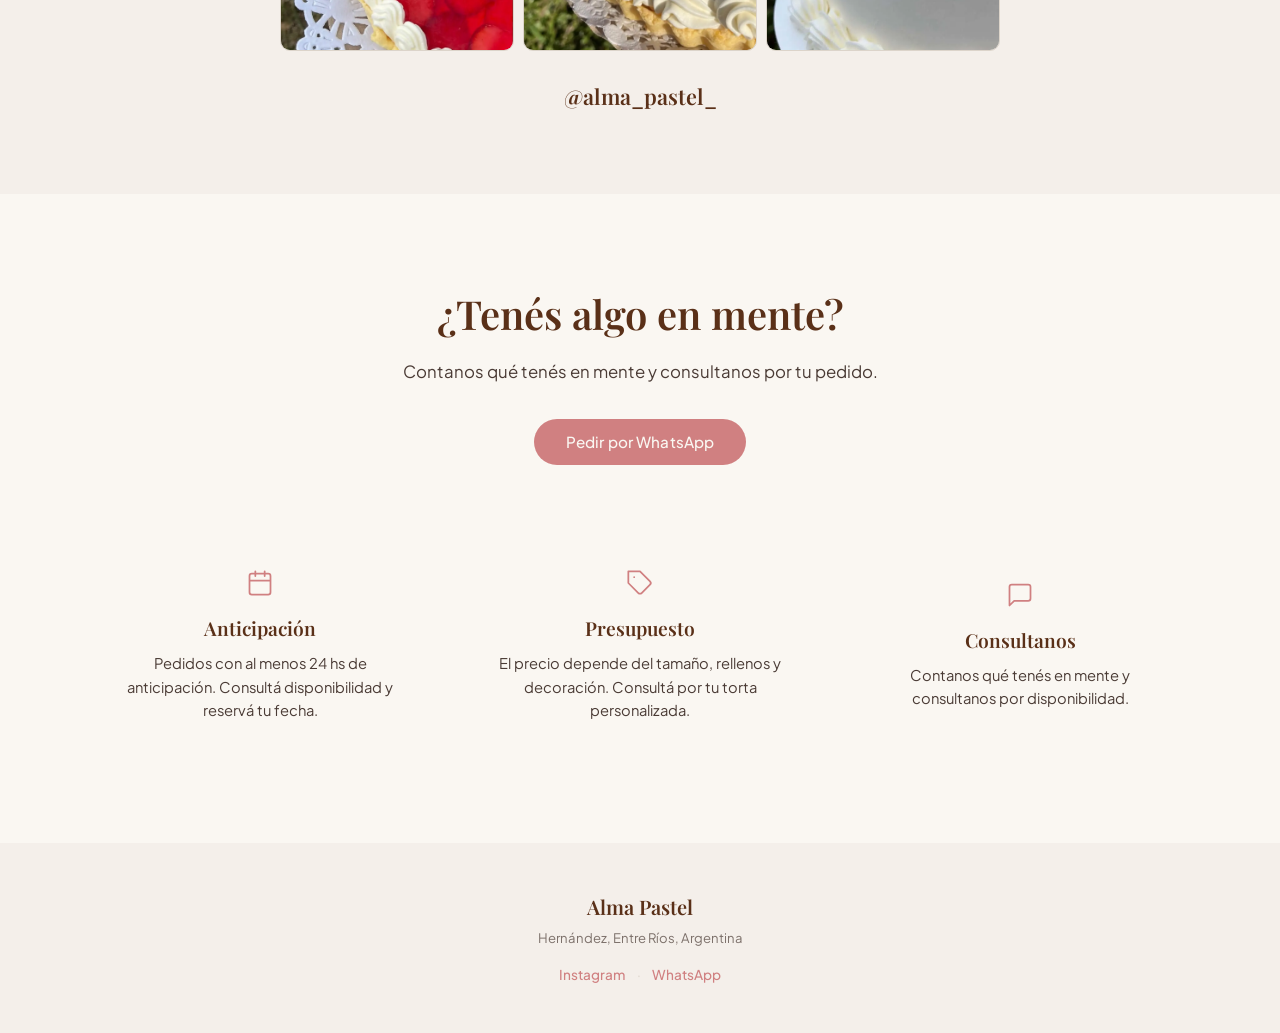
==== commit 9733f5c4: "docs: agrego google analytics" ====
--- a/index.html
+++ b/index.html
@@ -1,6 +1,13 @@
 <!DOCTYPE html>
 <html lang="es">
 <head>
+    <!-- Google Tag Manager -->
+    <script>(function(w,d,s,l,i){w[l]=w[l]||[];w[l].push({'gtm.start':
+    new Date().getTime(),event:'gtm.js'});var f=d.getElementsByTagName(s)[0],
+    j=d.createElement(s),dl=l!='dataLayer'?'&l='+l:'';j.async=true;j.src=
+    'https://www.googletagmanager.com/gtm.js?id='+i+dl;f.parentNode.insertBefore(j,f);
+    })(window,document,'script','dataLayer','GTM-WDGPCWD4');</script>
+    <!-- End Google Tag Manager -->
     <meta charset="UTF-8">
     <meta name="viewport" content="width=device-width, initial-scale=1.0">
     <meta name="description" content="Alma Pastel — Pastelería artesanal en Hernández, Entre Ríos. Tortas, tartas y dulces hechos con amor.">
@@ -15,6 +22,10 @@
     <link rel="stylesheet" href="static/css/style.css">
 </head>
 <body>
+    <!-- Google Tag Manager (noscript) -->
+    <noscript><iframe src="https://www.googletagmanager.com/ns.html?id=GTM-WDGPCWD4"
+    height="0" width="0" style="display:none;visibility:hidden"></iframe></noscript>
+    <!-- End Google Tag Manager (noscript) -->
 
     <header id="main-header">
         <nav class="navbar navbar-expand-lg fixed-top">
--- a/static/css/style.css
+++ b/static/css/style.css
@@ -289,7 +289,13 @@
     row-gap: 2.5rem;
 }
 
+.creaciones-grid > [class*="col-"] {
+    display: flex;
+    flex-direction: column;
+}
+
 .creacion-card {
+    width: 100%;
     max-width: 480px;
     box-shadow: 0 8px 24px rgba(43, 30, 25, 0.10);
     border-radius: 12px;
@@ -312,6 +318,8 @@
 }
 
 .creacion-caption {
+    flex-grow: 1;
+    width: 100%;
     max-width: 480px;
     margin: 1rem auto 0;
     background-color: rgba(250, 247, 242, 0.92);
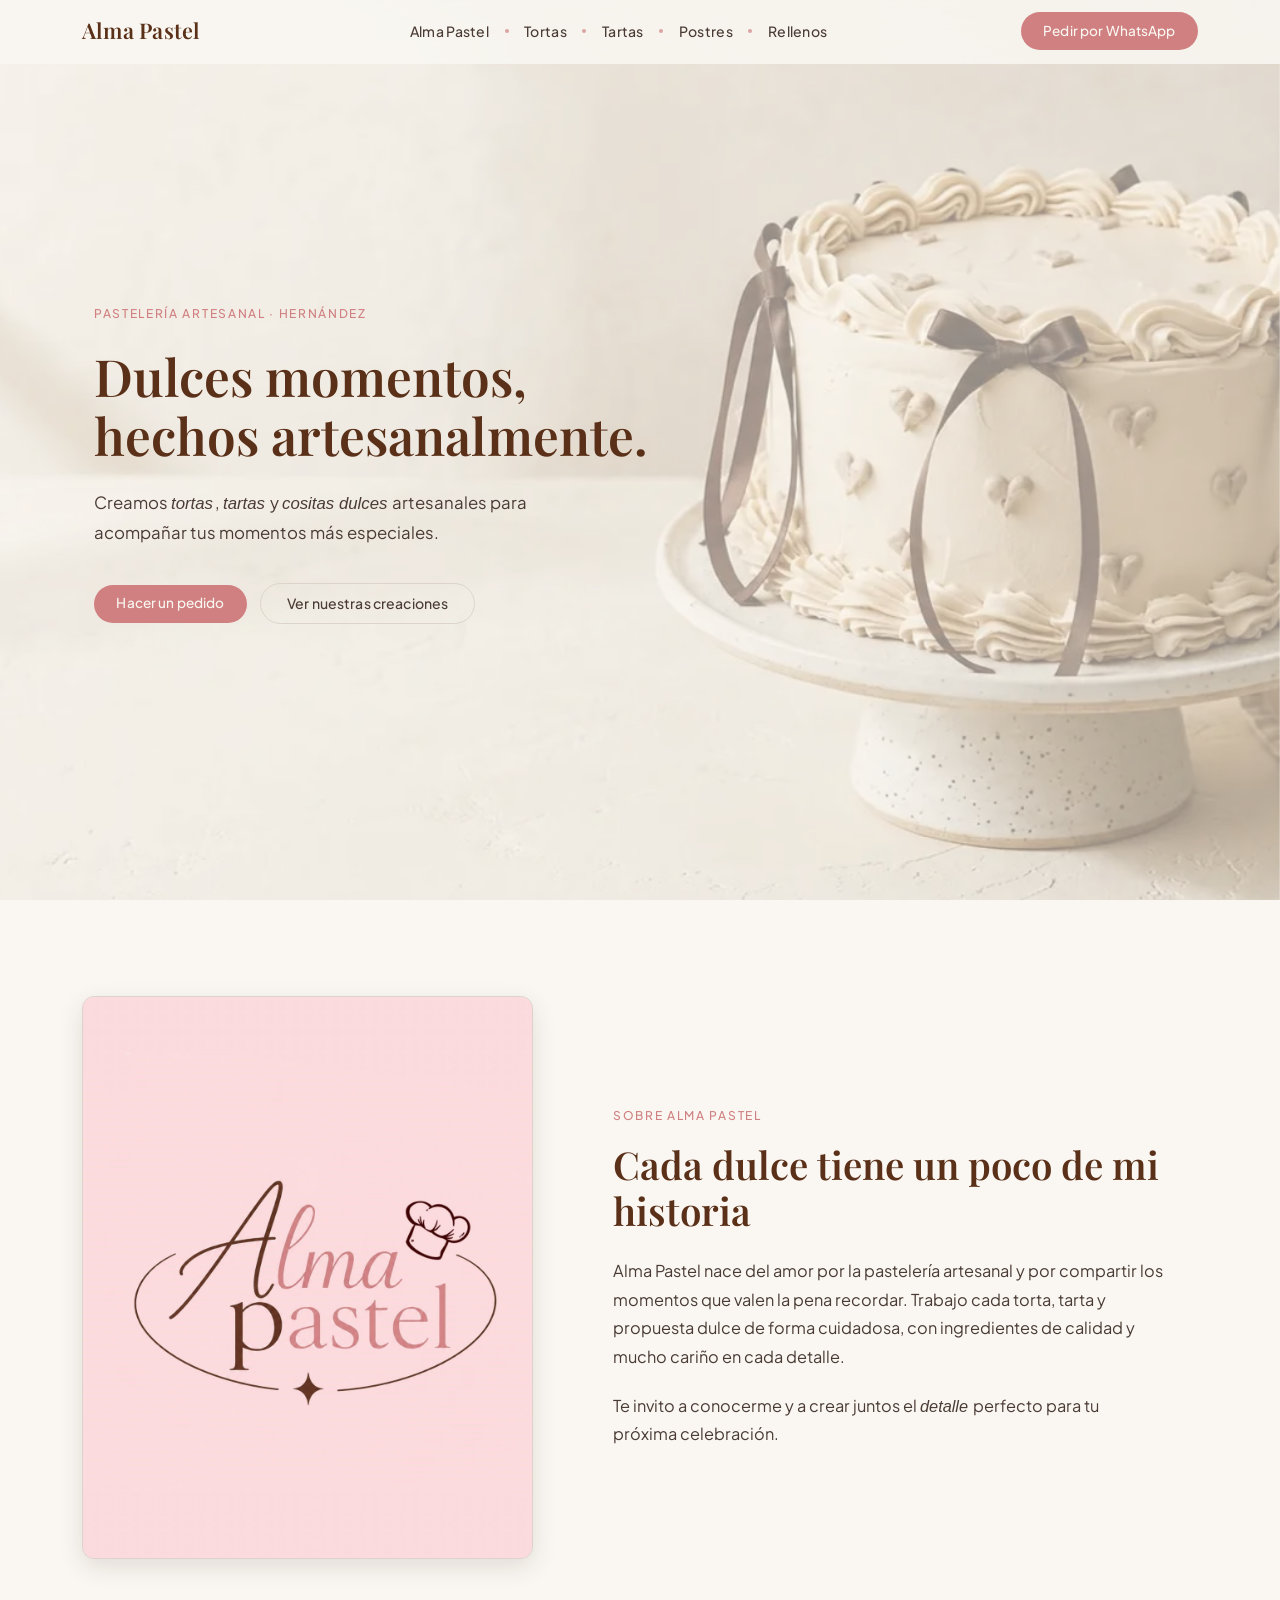
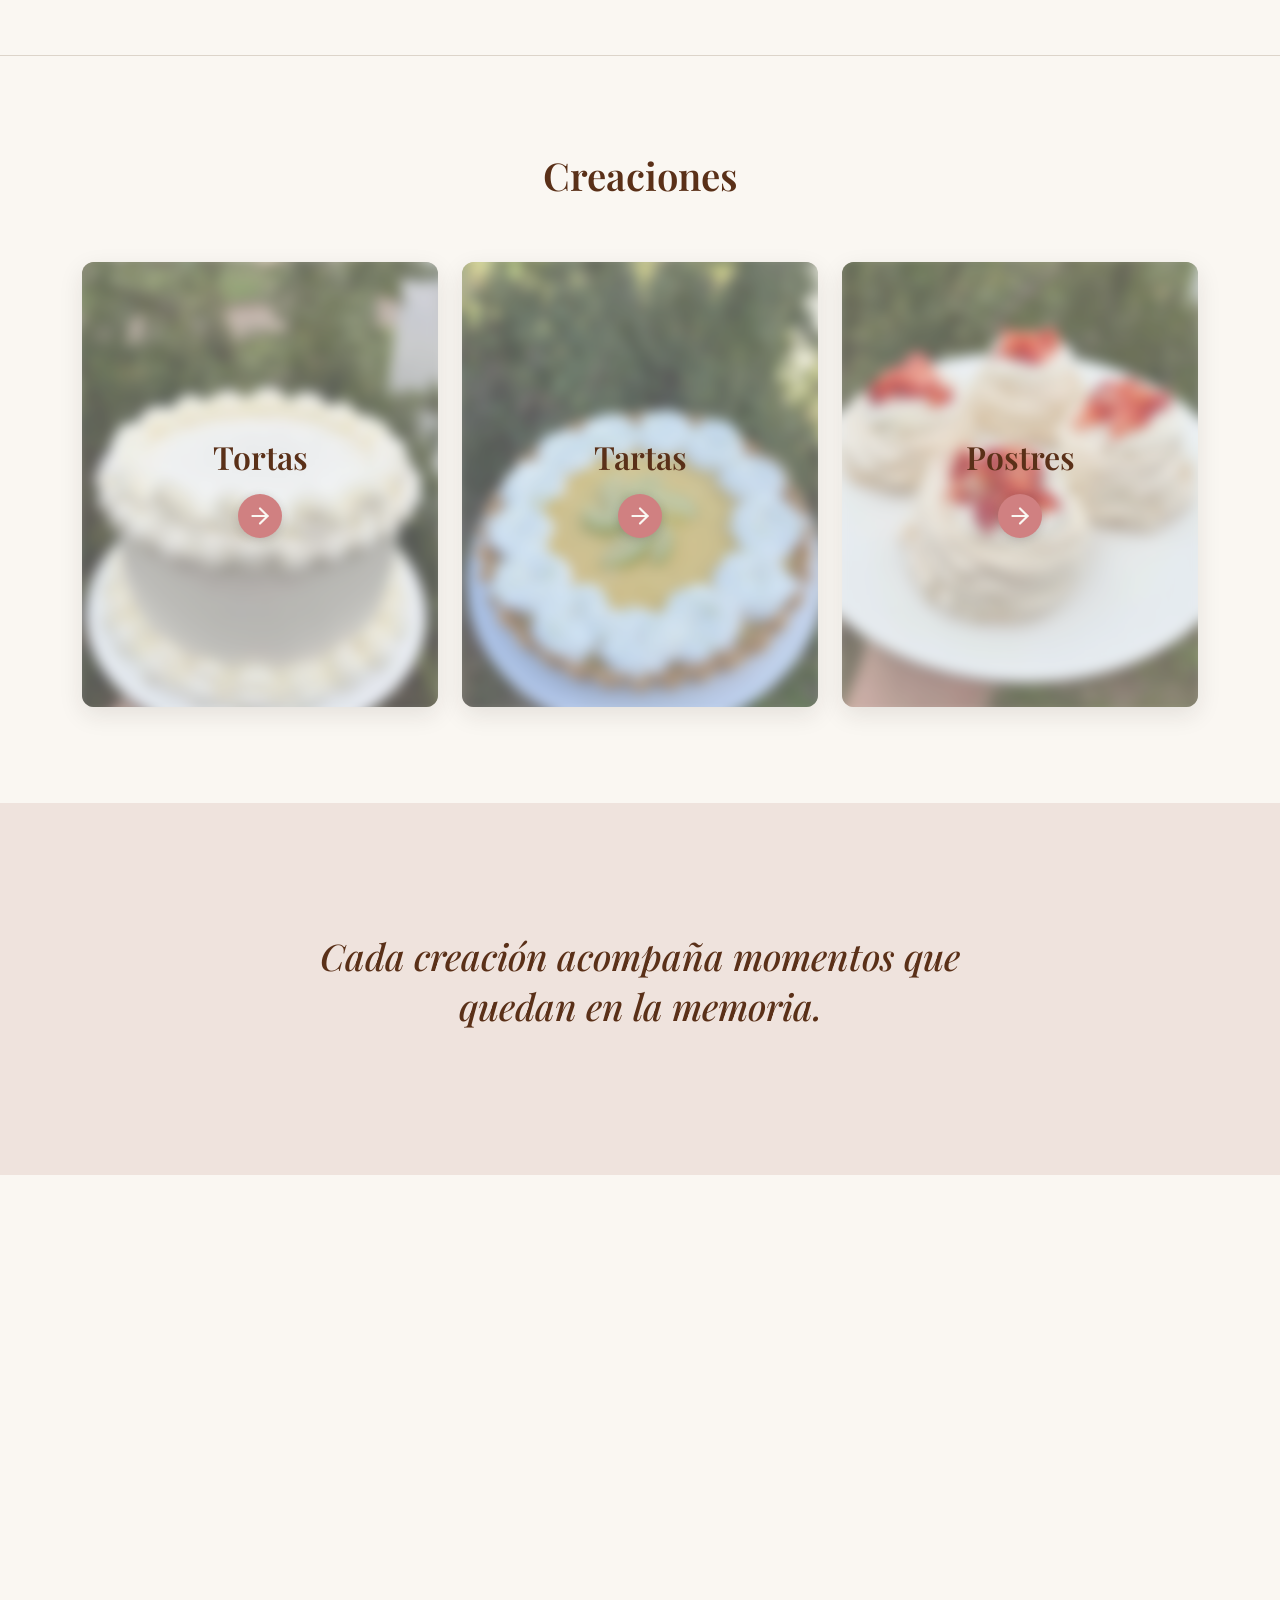
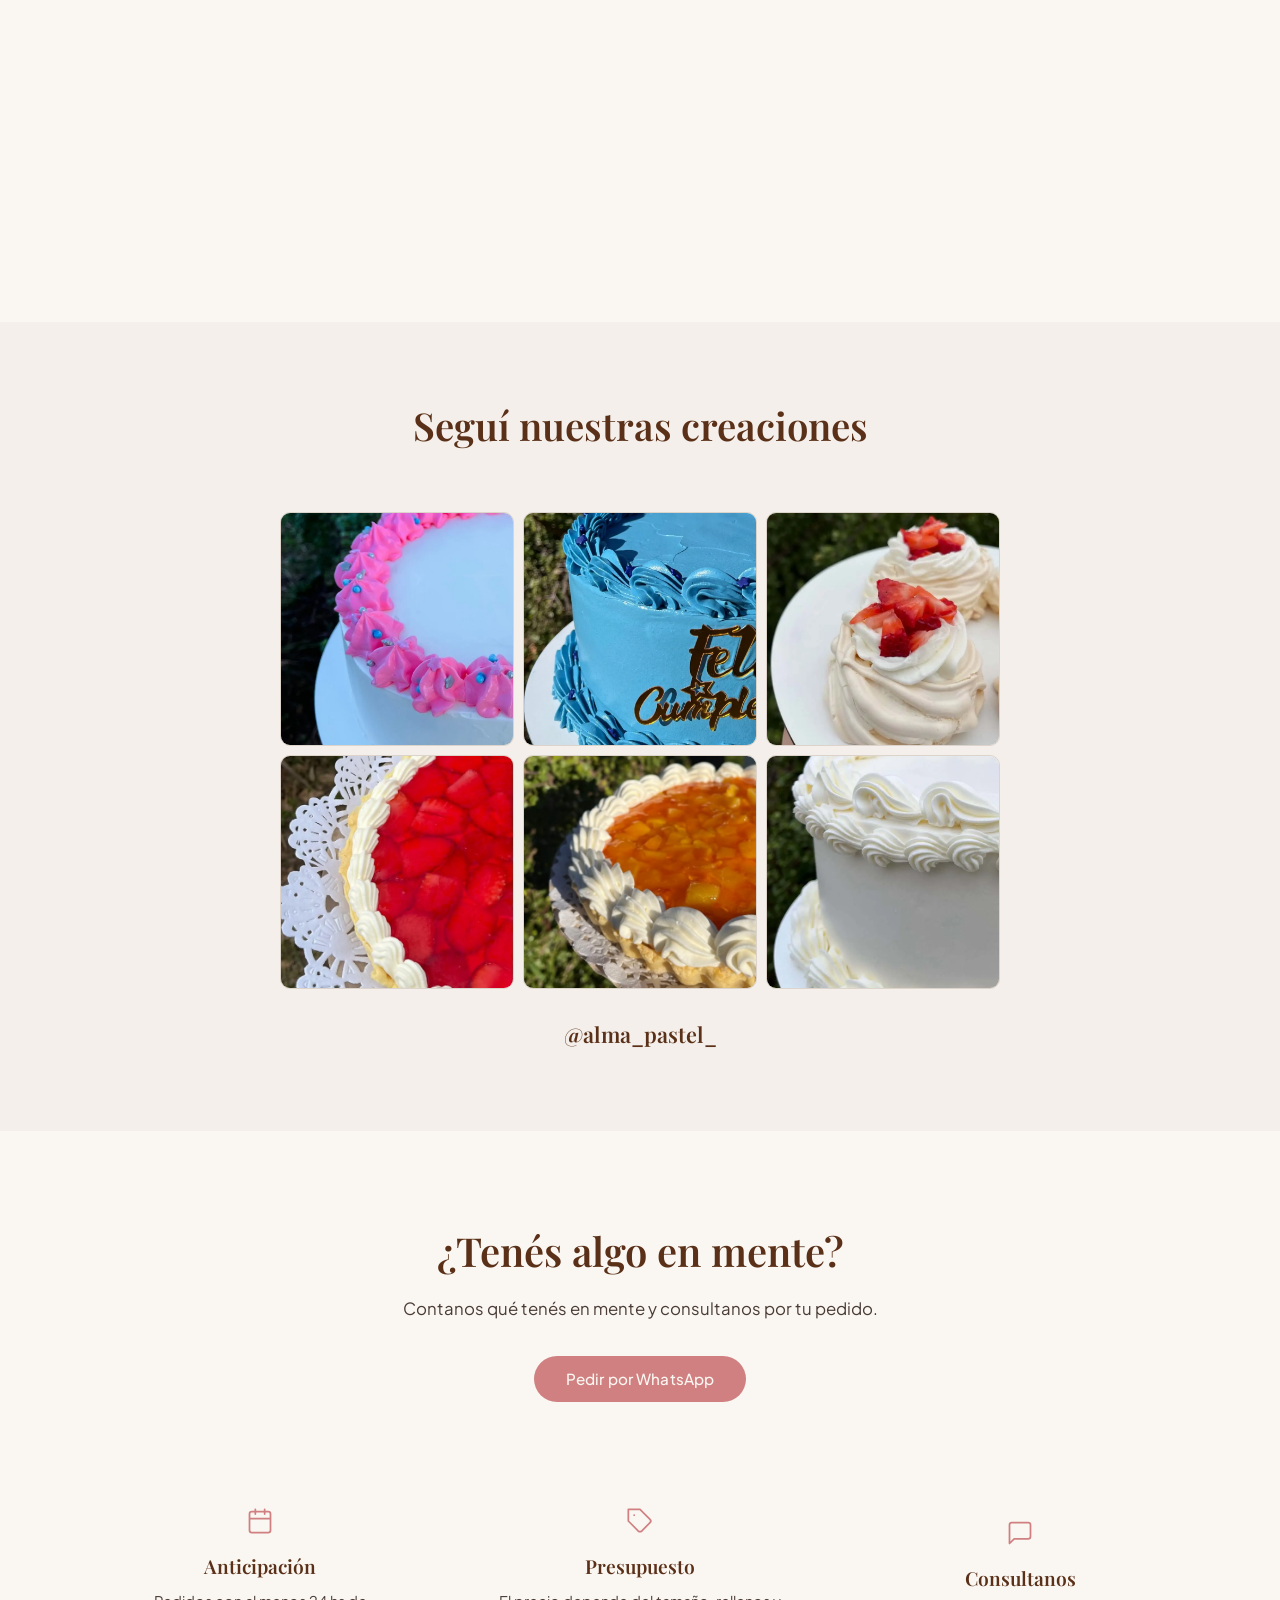
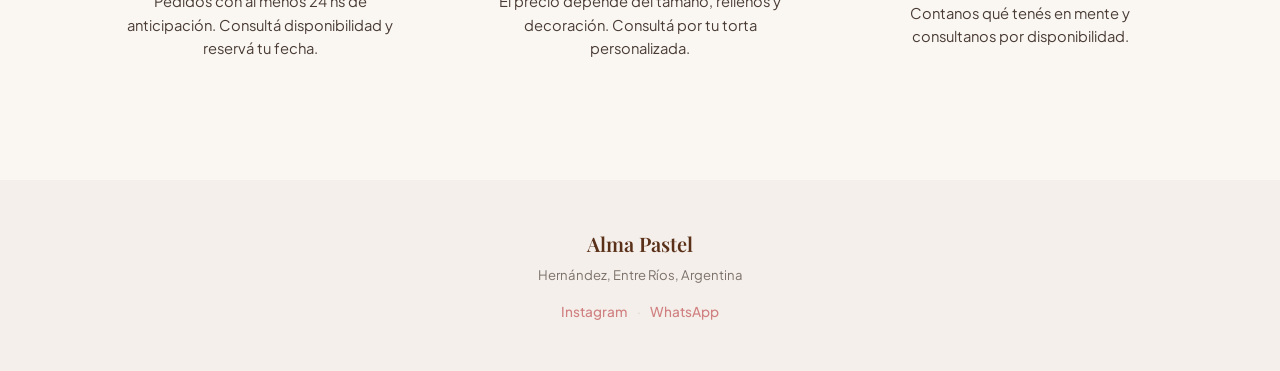
==== commit 7e45c55b: "feat: categorías, páginas de rellenos y cards con rotación en táctil - Páginas de categorías (tortas" ====
--- a/index.html
+++ b/index.html
@@ -1,18 +1,22 @@
 <!DOCTYPE html>
 <html lang="es">
 <head>
-    <!-- Google Tag Manager -->
-    <script>(function(w,d,s,l,i){w[l]=w[l]||[];w[l].push({'gtm.start':
-    new Date().getTime(),event:'gtm.js'});var f=d.getElementsByTagName(s)[0],
-    j=d.createElement(s),dl=l!='dataLayer'?'&l='+l:'';j.async=true;j.src=
-    'https://www.googletagmanager.com/gtm.js?id='+i+dl;f.parentNode.insertBefore(j,f);
-    })(window,document,'script','dataLayer','GTM-WDGPCWD4');</script>
-    <!-- End Google Tag Manager -->
     <meta charset="UTF-8">
     <meta name="viewport" content="width=device-width, initial-scale=1.0">
     <meta name="description" content="Alma Pastel — Pastelería artesanal en Hernández, Entre Ríos. Tortas, tartas y dulces hechos con amor.">
     <title>Alma Pastel</title>
     <link rel="icon" type="image/png" href="static/img/favicon.png">
+    <meta name="google-site-verification" content="0BKJAhWFKCmRjFCSAokerBA0kCPYWzNLE0JguxMw0iQ" />
+
+    <!-- Google tag (gtag.js) -->
+    <script async src="https://www.googletagmanager.com/gtag/js?id=G-V1SF4TSCH2"></script>
+    <script>
+      window.dataLayer = window.dataLayer || [];
+      function gtag(){dataLayer.push(arguments);}
+      gtag('js', new Date());
+
+      gtag('config', 'G-V1SF4TSCH2');
+    </script>
 
     <link rel="preconnect" href="https://fonts.googleapis.com">
     <link rel="preconnect" href="https://fonts.gstatic.com" crossorigin>
@@ -21,50 +25,8 @@
     <link href="https://cdn.jsdelivr.net/npm/bootstrap@5.3.3/dist/css/bootstrap.min.css" rel="stylesheet">
     <link rel="stylesheet" href="static/css/style.css">
 </head>
-<body>
-    <!-- Google Tag Manager (noscript) -->
-    <noscript><iframe src="https://www.googletagmanager.com/ns.html?id=GTM-WDGPCWD4"
-    height="0" width="0" style="display:none;visibility:hidden"></iframe></noscript>
-    <!-- End Google Tag Manager (noscript) -->
-
-    <header id="main-header">
-        <nav class="navbar navbar-expand-lg fixed-top">
-            <div class="container">
-
-                <a class="navbar-brand d-inline-flex text-decoration-none" href="#">
-                    <span class="brand-name">Alma Pastel</span>
-                </a>
-
-                <div class="d-flex align-items-center gap-3">
-                    <a href="https://wa.me/YOUR_PHONE_NUMBER" class="btn-whatsapp-mobile d-lg-none rounded-circle" aria-label="Pedir por WhatsApp">
-                        <svg xmlns="http://www.w3.org/2000/svg" width="20" height="20" viewBox="0 0 24 24" fill="none" stroke="currentColor" stroke-width="2" stroke-linecap="round" stroke-linejoin="round"><path d="M22 16.92v3a2 2 0 0 1-2.18 2 19.79 19.79 0 0 1-8.63-3.07 19.5 19.5 0 0 1-6-6 19.79 19.79 0 0 1-3.07-8.67A2 2 0 0 1 4.11 2h3a2 2 0 0 1 2 1.72 12.84 12.84 0 0 0 .7 2.81 2 2 0 0 1-.45 2.11L8.09 9.91a16 16 0 0 0 6 6l1.27-1.27a2 2 0 0 1 2.11-.45 12.84 12.84 0 0 0 2.81.7A2 2 0 0 1 22 16.92z"/></svg>
-                    </a>
-
-                    <button class="navbar-toggler" type="button" data-bs-toggle="collapse" data-bs-target="#navbarMain" aria-controls="navbarMain" aria-expanded="false" aria-label="Menú de navegación">
-                        <span class="navbar-toggler-icon"></span>
-                    </button>
-                </div>
-
-                <div class="collapse navbar-collapse" id="navbarMain">
-                    <ul class="navbar-nav mx-auto align-items-lg-center">
-                        <li class="nav-item">
-                            <a class="nav-link" href="#sobre-alma">Alma Pastel</a>
-                        </li>
-                        <li class="nav-item">
-                            <a class="nav-link" href="#creaciones">Creaciones</a>
-                        </li>
-                        <li class="nav-item">
-                            <a class="nav-link" href="#rellenos">Rellenos</a>
-                        </li>
-                    </ul>
-                    <a href="https://wa.me/YOUR_PHONE_NUMBER" class="btn btn-whatsapp rounded-pill d-none d-lg-inline-block" data-mensaje="Hola! Quiero realizar un pedido personalizado.">
-                        Pedir por WhatsApp
-                    </a>
-                </div>
-
-            </div>
-        </nav>
-    </header>
+<body data-page="index">
+    <header id="main-header" data-inject="navbar"></header>
 
     <main>
         <section id="hero">
@@ -113,112 +75,40 @@
                 </div>
                 <div class="row creaciones-grid">
                     <div class="col-lg-4 col-md-6 reveal">
-                        <article class="creacion-card mx-auto overflow-hidden">
-                            <div class="creacion-media creacion-media--tall">
-                                <img src="static/img/creacion-vintage.webp" alt="Torta estilo vintage de Alma Pastel con cobertura de chantillí" class="d-block w-100 h-100 object-fit-cover" loading="lazy">
-                            </div>
-                        </article>
-                        <div class="creacion-caption d-flex flex-column justify-content-center">
-                            <h3 class="creacion-name fw-semibold">Vintage</h3>
-                            <p class="creacion-desc">Bizcochuelo de vainilla, mousse de chocolate y mousse de dulce de leche, con cobertura de chantillí.</p>
-                            <a href="https://wa.me/YOUR_PHONE_NUMBER" class="creacion-cta align-self-start" data-mensaje="Hola! Quiero consultar por la torta Vintage.">Pedir esta torta</a>
-                        </div>
+                        <a href="tortas.html" class="categoria-card d-block mx-auto text-decoration-none" aria-label="Ver todas las tortas">
+                            <img src="static/img/creacion-vintage.webp" alt="" class="categoria-img" loading="lazy">
+                            <span class="categoria-overlay" aria-hidden="true"></span>
+                            <span class="categoria-content">
+                                <span class="categoria-nombre">Tortas</span>
+                                <span class="categoria-flecha" aria-hidden="true">
+                                    <svg xmlns="http://www.w3.org/2000/svg" width="26" height="26" viewBox="0 0 24 24" fill="none" stroke="currentColor" stroke-width="2" stroke-linecap="round" stroke-linejoin="round"><path d="M5 12h14"/><path d="m12 5 7 7-7 7"/></svg>
+                                </span>
+                            </span>
+                        </a>
                     </div>
                     <div class="col-lg-4 col-md-6 reveal" data-delay="1">
-                        <article class="creacion-card mx-auto overflow-hidden">
-                            <div class="creacion-media creacion-media--tall">
-                                <img src="static/img/creacion-coquette.webp" alt="Torta Coquete de Alma Pastel" class="d-block w-100 h-100 object-fit-cover" loading="lazy">
-                            </div>
-                        </article>
-                        <div class="creacion-caption d-flex flex-column justify-content-center">
-                            <h3 class="creacion-name fw-semibold">Coquette</h3>
-                            <p class="creacion-desc">Bizcochuelo de vainilla, dulce de leche y crema con durazno, con cobertura de chantillí.</p>
-                            <a href="https://wa.me/YOUR_PHONE_NUMBER" class="creacion-cta align-self-start" data-mensaje="Hola! Quiero consultar por la torta Coquette.">Pedir esta torta</a>
-                        </div>
+                        <a href="tartas.html" class="categoria-card d-block mx-auto text-decoration-none" aria-label="Ver todas las tartas">
+                            <img src="static/img/creacion-key-lime-pie.webp" alt="" class="categoria-img" loading="lazy">
+                            <span class="categoria-overlay" aria-hidden="true"></span>
+                            <span class="categoria-content">
+                                <span class="categoria-nombre">Tartas</span>
+                                <span class="categoria-flecha" aria-hidden="true">
+                                    <svg xmlns="http://www.w3.org/2000/svg" width="26" height="26" viewBox="0 0 24 24" fill="none" stroke="currentColor" stroke-width="2" stroke-linecap="round" stroke-linejoin="round"><path d="M5 12h14"/><path d="m12 5 7 7-7 7"/></svg>
+                                </span>
+                            </span>
+                        </a>
                     </div>
                     <div class="col-lg-4 col-md-6 reveal" data-delay="2">
-                        <article class="creacion-card mx-auto overflow-hidden">
-                            <div class="creacion-media creacion-media--tall">
-                                <img src="static/img/creacion-blue.webp" alt="Torta azul de Alma Pastel con cobertura de chantillí" class="d-block w-100 h-100 object-fit-cover" loading="lazy">
-                            </div>
-                        </article>
-                        <div class="creacion-caption d-flex flex-column justify-content-center">
-                            <h3 class="creacion-name fw-semibold">Blue</h3>
-                            <p class="creacion-desc">Bizcochuelo de vainilla, mousse de chocolate y dulce de leche, con cobertura de chantillí.</p>
-                            <a href="https://wa.me/YOUR_PHONE_NUMBER" class="creacion-cta align-self-start" data-mensaje="Hola! Quiero consultar por la torta Blue.">Pedir esta torta</a>
-                        </div>
-                    </div>
-                    <div class="col-lg-4 col-md-6 reveal">
-                        <article class="creacion-card mx-auto overflow-hidden">
-                            <div class="creacion-media creacion-media--standard">
-                                <img src="static/img/creacion-tarta-frutilla.webp" alt="Tarta de frutilla de Alma Pastel con frutillas frescas" class="d-block w-100 h-100 object-fit-cover" loading="lazy">
-                            </div>
-                        </article>
-                        <div class="creacion-caption d-flex flex-column justify-content-center">
-                            <h3 class="creacion-name fw-semibold">Tarta de frutilla</h3>
-                            <p class="creacion-desc">Masa sablée, chantillí y frutillas frescas.</p>
-                            <a href="https://wa.me/YOUR_PHONE_NUMBER" class="creacion-cta align-self-start" data-mensaje="Hola! Quiero consultar por la Tarta de Frutilla.">Pedir esta tarta</a>
-                        </div>
-                    </div>
-                    <div class="col-lg-4 col-md-6 reveal" data-delay="1">
-                        <article class="creacion-card mx-auto overflow-hidden">
-                            <div class="creacion-media creacion-media--standard">
-                                <img src="static/img/creacion-tarta-durazno.webp" alt="Tarta de durazno de Alma Pastel con duraznos frescos" class="d-block w-100 h-100 object-fit-cover" loading="lazy">
-                            </div>
-                        </article>
-                        <div class="creacion-caption d-flex flex-column justify-content-center">
-                            <h3 class="creacion-name fw-semibold">Tarta de durazno</h3>
-                            <p class="creacion-desc">Masa sablée, crema chantillí y duraznos frescos.</p>
-                            <a href="https://wa.me/YOUR_PHONE_NUMBER" class="creacion-cta align-self-start" data-mensaje="Hola! Quiero consultar por la Tarta de Durazno.">Pedir esta tarta</a>
-                        </div>
-                    </div>
-                    <div class="col-lg-4 col-md-6 reveal" data-delay="2">
-                        <article class="creacion-card mx-auto overflow-hidden">
-                            <div class="creacion-media creacion-media--standard">
-                                <img src="static/img/creacion-key-lime-pie.webp" alt="Tarta key lime de Alma Pastel" class="d-block w-100 h-100 object-fit-cover" loading="lazy">
-                            </div>
-                        </article>
-                        <div class="creacion-caption d-flex flex-column justify-content-center">
-                            <h3 class="creacion-name fw-semibold">Key Lime Pie</h3>
-                            <p class="creacion-desc">Masa sablée, crema lima y detalles en chantillí.</p>
-                            <a href="https://wa.me/YOUR_PHONE_NUMBER" class="creacion-cta align-self-start" data-mensaje="Hola! Quiero consultar por la tarta de Key Lime.">Pedir esta tarta</a>
-                        </div>
-                    </div>
-                    <div class="col-lg-4 col-md-6 reveal">
-                        <article class="creacion-card mx-auto overflow-hidden">
-                            <div class="creacion-media creacion-media--standard">
-                                <img src="static/img/creacion-mini-tarta-durazno.webp" alt="Mini tarta de durazno de Alma Pastel" class="d-block w-100 h-100 object-fit-cover" loading="lazy">
-                            </div>
-                        </article>
-                        <div class="creacion-caption d-flex flex-column justify-content-center">
-                            <h3 class="creacion-name fw-semibold">Mini tarta de durazno</h3>
-                            <p class="creacion-desc">Masa sablée, crema chantillí y duraznos frescos.</p>
-                            <a href="https://wa.me/YOUR_PHONE_NUMBER" class="creacion-cta align-self-start" data-mensaje="Hola! Quiero consultar por la mini tarta de durazno.">Pedir esta mini tarta</a>
-                        </div>
-                    </div>
-                    <div class="col-lg-4 col-md-6 reveal" data-delay="1">
-                        <article class="creacion-card mx-auto overflow-hidden">
-                            <div class="creacion-media creacion-media--standard">
-                                <img src="static/img/creacion-pavlova-frutilla.webp" alt="Pavlova de frutilla de Alma Pastel" class="d-block w-100 h-100 object-fit-cover" loading="lazy">
-                            </div>
-                        </article>
-                        <div class="creacion-caption d-flex flex-column justify-content-center">
-                            <h3 class="creacion-name fw-semibold">Pavlova de frutilla</h3>
-                            <p class="creacion-desc">Merengue crocante, chantillí y frutillas frescas.</p>
-                            <a href="https://wa.me/YOUR_PHONE_NUMBER" class="creacion-cta align-self-start" data-mensaje="Hola! Quiero consultar por la pavlova de frutilla.">Pedir esta pavlova</a>
-                        </div>
-                    </div>
-                    <div class="col-lg-4 col-md-6 reveal" data-delay="2">
-                        <article class="creacion-card mx-auto overflow-hidden">
-                            <div class="creacion-media creacion-media--standard">
-                                <img src="static/img/creacion-pavlova-durazno.webp" alt="Pavlova de durazno de Alma Pastel" class="d-block w-100 h-100 object-fit-cover" loading="lazy">
-                            </div>
-                        </article>
-                        <div class="creacion-caption d-flex flex-column justify-content-center">
-                            <h3 class="creacion-name fw-semibold">Pavlova de durazno</h3>
-                            <p class="creacion-desc">Merengue crocante, chantillí y duraznos frescos.</p>
-                            <a href="https://wa.me/YOUR_PHONE_NUMBER" class="creacion-cta align-self-start" data-mensaje="Hola! Quiero consultar por la pavlova de durazno.">Pedir esta pavlova</a>
-                        </div>
+                        <a href="postres.html" class="categoria-card d-block mx-auto text-decoration-none" aria-label="Ver todos los postres">
+                            <img src="static/img/creacion-pavlova-frutilla.webp" alt="" class="categoria-img" loading="lazy">
+                            <span class="categoria-overlay" aria-hidden="true"></span>
+                            <span class="categoria-content">
+                                <span class="categoria-nombre">Postres</span>
+                                <span class="categoria-flecha" aria-hidden="true">
+                                    <svg xmlns="http://www.w3.org/2000/svg" width="26" height="26" viewBox="0 0 24 24" fill="none" stroke="currentColor" stroke-width="2" stroke-linecap="round" stroke-linejoin="round"><path d="M5 12h14"/><path d="m12 5 7 7-7 7"/></svg>
+                                </span>
+                            </span>
+                        </a>
                     </div>
                 </div>
             </div>
@@ -230,102 +120,48 @@
             </div>
         </section>
 
-        <!-- Sección Rellenos (placeholder). Reemplazar con el contenido real cuando esté definido. -->
         <section id="rellenos">
             <div class="container">
                 <div class="section-header reveal text-center">
                     <h2>Rellenos</h2>
                 </div>
-                <div class="row rellenos-grid">
-                    <div class="col-md-4 reveal">
-                        <article class="relleno-card mx-auto overflow-hidden">
-                            <div class="relleno-media">
-                                <img src="static/img/relleno-dulce-leche.webp" alt="Relleno de dulce de leche de Alma Pastel" class="d-block w-100 h-100 object-fit-cover" loading="lazy">
-                            </div>
-                        </article>
-                        <div class="relleno-caption">
-                            <h3 class="relleno-name text-center fw-semibold m-0">Dulce de leche</h3>
-                        </div>
-                    </div>
-                    <div class="col-md-4 reveal" data-delay="1">
-                        <article class="relleno-card mx-auto overflow-hidden">
-                            <div class="relleno-media">
-                                <img src="static/img/relleno-dulce-leche-chips.webp" alt="Relleno de dulce de leche con chips de Alma Pastel" class="d-block w-100 h-100 object-fit-cover" loading="lazy">
-                            </div>
-                        </article>
-                        <div class="relleno-caption">
-                            <h3 class="relleno-name text-center fw-semibold m-0">Dulce de leche con chips</h3>
-                        </div>
-                    </div>
-                    <div class="col-md-4 reveal" data-delay="2">
-                        <article class="relleno-card mx-auto overflow-hidden">
-                            <div class="relleno-media">
-                                <img src="static/img/relleno-dulce-leche-oreo.webp" alt="Relleno de dulce de leche con Oreo de Alma Pastel" class="d-block w-100 h-100 object-fit-cover" loading="lazy">
-                            </div>
-                        </article>
-                        <div class="relleno-caption">
-                            <h3 class="relleno-name text-center fw-semibold m-0">Dulce de leche con Oreo</h3>
-                        </div>
-                    </div>
-                    <div class="col-md-4 reveal">
-                        <article class="relleno-card mx-auto overflow-hidden">
-                            <div class="relleno-media">
-                                <img src="static/img/relleno-mousse-dulce-leche.webp" alt="Relleno mousse de dulce de leche de Alma Pastel" class="d-block w-100 h-100 object-fit-cover" loading="lazy">
-                            </div>
-                        </article>
-                        <div class="relleno-caption">
-                            <h3 class="relleno-name text-center fw-semibold m-0">Mousse de dulce de leche</h3>
-                        </div>
-                    </div>
-                    <div class="col-md-4 reveal" data-delay="1">
-                        <article class="relleno-card mx-auto overflow-hidden">
-                            <div class="relleno-media">
-                                <img src="static/img/relleno-mousse-chocolate.webp" alt="Relleno mousse de chocolate de Alma Pastel" class="d-block w-100 h-100 object-fit-cover" loading="lazy">
-                            </div>
-                        </article>
-                        <div class="relleno-caption">
-                            <h3 class="relleno-name text-center fw-semibold m-0">Mousse de chocolate</h3>
-                        </div>
-                    </div>
-                    <div class="col-md-4 reveal" data-delay="2">
-                        <article class="relleno-card mx-auto overflow-hidden">
-                            <div class="relleno-media">
-                                <img src="static/img/relleno-chocotorta.webp" alt="Relleno chocotorta de Alma Pastel" class="d-block w-100 h-100 object-fit-cover" loading="lazy">
-                            </div>
-                        </article>
-                        <div class="relleno-caption">
-                            <h3 class="relleno-name text-center fw-semibold m-0">Chocotorta</h3>
-                        </div>
-                    </div>
-                    <div class="col-md-4 reveal">
-                        <article class="relleno-card mx-auto overflow-hidden">
-                            <div class="relleno-media">
-                                <img src="static/img/relleno-crema-oreo.webp" alt="Relleno de crema con Oreo de Alma Pastel" class="d-block w-100 h-100 object-fit-cover" loading="lazy">
-                            </div>
-                        </article>
-                        <div class="relleno-caption">
-                            <h3 class="relleno-name text-center fw-semibold m-0">Crema con Oreo</h3>
-                        </div>
-                    </div>
-                    <div class="col-md-4 reveal" data-delay="1">
-                        <article class="relleno-card mx-auto overflow-hidden">
-                            <div class="relleno-media">
-                                <img src="static/img/relleno-crema-durazno.webp" alt="Relleno de crema con durazno de Alma Pastel" class="d-block w-100 h-100 object-fit-cover" loading="lazy">
-                            </div>
-                        </article>
-                        <div class="relleno-caption">
-                            <h3 class="relleno-name text-center fw-semibold m-0">Crema con durazno</h3>
-                        </div>
-                    </div>
-                    <div class="col-md-4 reveal" data-delay="2">
-                        <article class="relleno-card mx-auto overflow-hidden">
-                            <div class="relleno-media">
-                                <img src="static/img/relleno-crema-frutilla.webp" alt="Relleno de crema con frutilla de Alma Pastel" class="d-block w-100 h-100 object-fit-cover" loading="lazy">
-                            </div>
-                        </article>
-                        <div class="relleno-caption">
-                            <h3 class="relleno-name text-center fw-semibold m-0">Crema con frutilla</h3>
-                        </div>
+
+                <div class="row creaciones-grid">
+                    <div class="col-lg-4 col-md-6 reveal">
+                        <a href="rellenos-dulce-de-leche.html" class="categoria-card d-block mx-auto text-decoration-none" aria-label="Ver rellenos de dulce de leche">
+                            <img src="static/img/relleno-dulce-leche.webp" alt="" class="categoria-img" loading="lazy">
+                            <span class="categoria-overlay" aria-hidden="true"></span>
+                            <span class="categoria-content">
+                                <span class="categoria-nombre">Dulce de leche</span>
+                                <span class="categoria-flecha" aria-hidden="true">
+                                    <svg xmlns="http://www.w3.org/2000/svg" width="26" height="26" viewBox="0 0 24 24" fill="none" stroke="currentColor" stroke-width="2" stroke-linecap="round" stroke-linejoin="round"><path d="M5 12h14"/><path d="m12 5 7 7-7 7"/></svg>
+                                </span>
+                            </span>
+                        </a>
+                    </div>
+                    <div class="col-lg-4 col-md-6 reveal" data-delay="1">
+                        <a href="rellenos-mousses.html" class="categoria-card d-block mx-auto text-decoration-none" aria-label="Ver rellenos mousses">
+                            <img src="static/img/relleno-mousse-dulce-leche.webp" alt="" class="categoria-img" loading="lazy">
+                            <span class="categoria-overlay" aria-hidden="true"></span>
+                            <span class="categoria-content">
+                                <span class="categoria-nombre">Mousses</span>
+                                <span class="categoria-flecha" aria-hidden="true">
+                                    <svg xmlns="http://www.w3.org/2000/svg" width="26" height="26" viewBox="0 0 24 24" fill="none" stroke="currentColor" stroke-width="2" stroke-linecap="round" stroke-linejoin="round"><path d="M5 12h14"/><path d="m12 5 7 7-7 7"/></svg>
+                                </span>
+                            </span>
+                        </a>
+                    </div>
+                    <div class="col-lg-4 col-md-6 reveal" data-delay="2">
+                        <a href="rellenos-cremas.html" class="categoria-card d-block mx-auto text-decoration-none" aria-label="Ver rellenos de crema">
+                            <img src="static/img/relleno-crema-frutilla.webp" alt="" class="categoria-img" loading="lazy">
+                            <span class="categoria-overlay" aria-hidden="true"></span>
+                            <span class="categoria-content">
+                                <span class="categoria-nombre">Cremas</span>
+                                <span class="categoria-flecha" aria-hidden="true">
+                                    <svg xmlns="http://www.w3.org/2000/svg" width="26" height="26" viewBox="0 0 24 24" fill="none" stroke="currentColor" stroke-width="2" stroke-linecap="round" stroke-linejoin="round"><path d="M5 12h14"/><path d="m12 5 7 7-7 7"/></svg>
+                                </span>
+                            </span>
+                        </a>
                     </div>
                 </div>
             </div>
@@ -395,27 +231,11 @@
         </section>
     </main>
 
-    <footer class="site-footer py-5">
-        <div class="container text-center">
-            <p class="footer-brand">Alma Pastel</p>
-            <p class="footer-location">Hernández, Entre Ríos, Argentina</p>
-            <div class="footer-links">
-                <a href="https://instagram.com/alma_pastel_" target="_blank" rel="noopener noreferrer" aria-label="Instagram">Instagram</a>
-                <span class="footer-sep">·</span>
-                <a href="https://wa.me/YOUR_PHONE_NUMBER" target="_blank" rel="noopener noreferrer" aria-label="WhatsApp">WhatsApp</a>
-            </div>
-        </div>
-    </footer>
-
-    <a href="https://wa.me/YOUR_PHONE_NUMBER" class="btn-whatsapp-flotante d-flex align-items-center gap-2 text-decoration-none rounded-pill" aria-label="Consultar disponibilidad por WhatsApp">
-        <svg xmlns="http://www.w3.org/2000/svg" width="20" height="20" viewBox="0 0 24 24" fill="none" stroke="currentColor" stroke-width="2" stroke-linecap="round" stroke-linejoin="round"><path d="M22 16.92v3a2 2 0 0 1-2.18 2 19.79 19.79 0 0 1-8.63-3.07 19.5 19.5 0 0 1-6-6 19.79 19.79 0 0 1-3.07-8.67A2 2 0 0 1 4.11 2h3a2 2 0 0 1 2 1.72 12.84 12.84 0 0 0 .7 2.81 2 2 0 0 1-.45 2.11L8.09 9.91a16 16 0 0 0 6 6l1.27-1.27a2 2 0 0 1 2.11-.45 12.84 12.84 0 0 0 2.81.7A2 2 0 0 1 22 16.92z"/></svg>
-        <span>Consultar disponibilidad</span>
-    </a>
-
-    <button type="button" id="btn-volver-arriba" class="btn-top" aria-label="Volver arriba">
-        <svg xmlns="http://www.w3.org/2000/svg" width="20" height="20" viewBox="0 0 24 24" fill="none" stroke="currentColor" stroke-width="2" stroke-linecap="round" stroke-linejoin="round"><line x1="12" y1="19" x2="12" y2="5"/><polyline points="5 12 12 5 19 12"/></svg>
-    </button>
-
+    <footer data-inject="footer" class="site-footer py-5"></footer>
+
+    <div data-inject="flotantes"></div>
+
+    <script src="static/js/components.js"></script>
     <script src="https://cdn.jsdelivr.net/npm/bootstrap@5.3.3/dist/js/bootstrap.bundle.min.js"></script>
     <script src="static/js/script.js"></script>
 </body>
--- a/static/css/style.css
+++ b/static/css/style.css
@@ -103,6 +103,13 @@
 
 .nav-link:hover {
     color: var(--ap-text-chocolate) !important;
+}
+
+.nav-link.active {
+    color: var(--ap-accent-rosa) !important;
+    text-decoration: underline;
+    text-underline-offset: 4px;
+    text-decoration-color: var(--ap-accent-rosa);
 }
 
 /* Puntitos separadores entre nav links (solo desktop) */
@@ -394,6 +401,140 @@
     }
 }
 
+/* --- Cards de categorías (index: Tortas, Tartas, Postres) --- */
+.categoria-card {
+    position: relative;
+    width: 100%;
+    max-width: 480px;
+    aspect-ratio: 4 / 5;
+    border-radius: 12px;
+    overflow: hidden;
+    background-color: var(--ap-placeholder-bg);
+    box-shadow: 0 8px 24px rgba(43, 30, 25, 0.10);
+}
+
+.categoria-img {
+    position: absolute;
+    inset: 0;
+    width: 100%;
+    height: 100%;
+    object-fit: cover;
+    filter: blur(6px);
+    transform: scale(1.05);
+    transition: filter 0.3s ease;
+}
+
+.categoria-overlay {
+    position: absolute;
+    inset: 0;
+    background-color: rgba(250, 247, 242, 0.35);
+}
+
+.categoria-content {
+    position: relative;
+    z-index: 1;
+    display: flex;
+    flex-direction: column;
+    align-items: center;
+    justify-content: center;
+    width: 100%;
+    height: 100%;
+    padding: 1rem;
+    text-align: center;
+}
+
+.categoria-nombre {
+    font-family: var(--ap-font-serif);
+    font-size: clamp(1.6rem, 2.5vw, 2.1rem);
+    font-weight: 600;
+    color: var(--ap-text-chocolate);
+}
+
+.categoria-flecha {
+    display: inline-flex;
+    align-items: center;
+    justify-content: center;
+    width: 44px;
+    height: 44px;
+    margin-top: 0.75rem;
+    border-radius: 50%;
+    color: var(--ap-bg-marfil);
+    background-color: var(--ap-accent-rosa);
+    box-shadow: 0 2px 10px rgba(43, 30, 25, 0.18);
+    transition: background-color 0.2s ease, transform 0.2s ease;
+}
+
+/* Hover sutil solo en dispositivos con hover real (desktop) */
+@media (hover: hover) and (pointer: fine) {
+    .categoria-card {
+        transition: transform 0.4s ease, box-shadow 0.4s ease;
+    }
+
+    .categoria-card:hover {
+        transform: translateY(-6px);
+        box-shadow: 0 14px 30px rgba(43, 30, 25, 0.16);
+    }
+
+    .categoria-card:hover .categoria-img {
+        filter: blur(4px);
+    }
+
+    .categoria-card:hover .categoria-flecha {
+        background-color: var(--ap-text-chocolate);
+        transform: translateX(4px);
+    }
+}
+
+/* --- Páginas de categorías (Tortas, Tartas, Postres) --- */
+.page-header {
+    padding: calc(var(--ap-navbar-height) + 3.5rem) 0 3rem;
+    background-color: var(--ap-bg-crema);
+    text-align: center;
+}
+
+.breadcrumb-link {
+    font-family: var(--ap-font-sans);
+    font-size: 0.85rem;
+    font-weight: 500;
+    color: var(--ap-accent-rosa);
+    margin-bottom: 2rem;
+    letter-spacing: 0.02em;
+    transition: color 0.2s ease;
+}
+
+.breadcrumb-link:hover {
+    color: var(--ap-text-chocolate);
+}
+
+.page-eyebrow {
+    font-family: var(--ap-font-sans);
+    font-size: 0.75rem;
+    letter-spacing: 0.14em;
+    color: var(--ap-accent-rosa);
+    margin-bottom: 1rem;
+    text-transform: uppercase;
+}
+
+.page-title {
+    font-size: clamp(2.2rem, 4vw, 3rem);
+    color: var(--ap-text-chocolate);
+    margin-bottom: 1rem;
+}
+
+.page-sub {
+    font-size: 1.05rem;
+    line-height: 1.7;
+    color: var(--ap-text-espresso);
+    max-width: 520px;
+    margin-left: auto;
+    margin-right: auto;
+}
+
+.productos-section {
+    padding: 5rem 0 6rem;
+    background-color: var(--ap-bg-marfil);
+}
+
 /* --- Sobre Alma --- */
 #sobre-alma {
     padding: 6rem 0;
@@ -475,6 +616,7 @@
 }
 
 .relleno-card {
+    position: relative;
     max-width: 480px;
     border-radius: 12px;
     background-color: var(--ap-bg-marfil);
@@ -487,7 +629,39 @@
 }
 
 .relleno-media img {
-    transition: transform 0.5s ease;
+    filter: blur(6px);
+    transform: scale(1.05);
+    transition: filter 0.3s ease, transform 0.5s ease;
+}
+
+.relleno-card:hover .relleno-media img,
+.relleno-card.is-revelando .relleno-media img {
+    filter: blur(0);
+    transform: scale(1.03);
+}
+
+.relleno-titulo {
+    position: absolute;
+    left: 0;
+    right: 0;
+    top: 50%;
+    transform: translateY(-50%);
+    padding: 0 1rem;
+    text-align: center;
+    transition: top 0.3s ease, transform 0.3s ease;
+}
+
+.relleno-card:hover .relleno-titulo,
+.relleno-card.is-revelando .relleno-titulo {
+    top: 1.25rem;
+    transform: translateY(0);
+}
+
+.relleno-name {
+    font-family: var(--ap-font-serif);
+    font-size: 1.15rem;
+    color: var(--ap-text-chocolate);
+    text-shadow: 0 1px 2px rgba(250, 247, 242, 0.45);
 }
 
 /* Hover sutil solo en dispositivos con hover real (desktop) */
@@ -497,37 +671,9 @@
     }
 
     .relleno-card:hover {
-        transform: translateY(-6px);
-        box-shadow: 0 14px 30px rgba(43, 30, 25, 0.16);
-    }
-
-    .relleno-card:hover .relleno-media img {
-        transform: scale(1.03);
-    }
-
-    .relleno-caption {
-        transition: box-shadow 0.3s ease, border-color 0.3s ease;
-    }
-
-    .relleno-caption:hover {
-        border-color: var(--ap-accent-rosa);
-        box-shadow: 0 8px 18px rgba(43, 30, 25, 0.10);
-    }
-}
-
-.relleno-caption {
-    max-width: 480px;
-    margin: 1rem auto 0;
-    background-color: rgba(250, 247, 242, 0.92);
-    border: 1px solid var(--ap-placeholder-border);
-    border-radius: 8px;
-    padding: 0.55rem 1rem;
-}
-
-.relleno-name {
-    font-family: var(--ap-font-serif);
-    font-size: 1.05rem;
-    color: var(--ap-text-chocolate);
+        transform: translateY(-3px);
+        box-shadow: 0 10px 24px rgba(43, 30, 25, 0.13);
+    }
 }
 
 /* --- Cómo hacer tu pedido --- */
@@ -971,3 +1117,23 @@
         animation: none;
     }
 }
+
+/* Responsive adicional para páginas de categorías */
+@media (max-width: 575.98px) {
+    .page-header {
+        padding: calc(var(--ap-navbar-height) + 2rem) 0 2.25rem;
+    }
+
+    .page-title {
+        font-size: 1.9rem;
+    }
+
+    .page-sub {
+        font-size: 0.95rem;
+        padding: 0 0.5rem;
+    }
+
+    .productos-section {
+        padding: 3.5rem 0;
+    }
+}
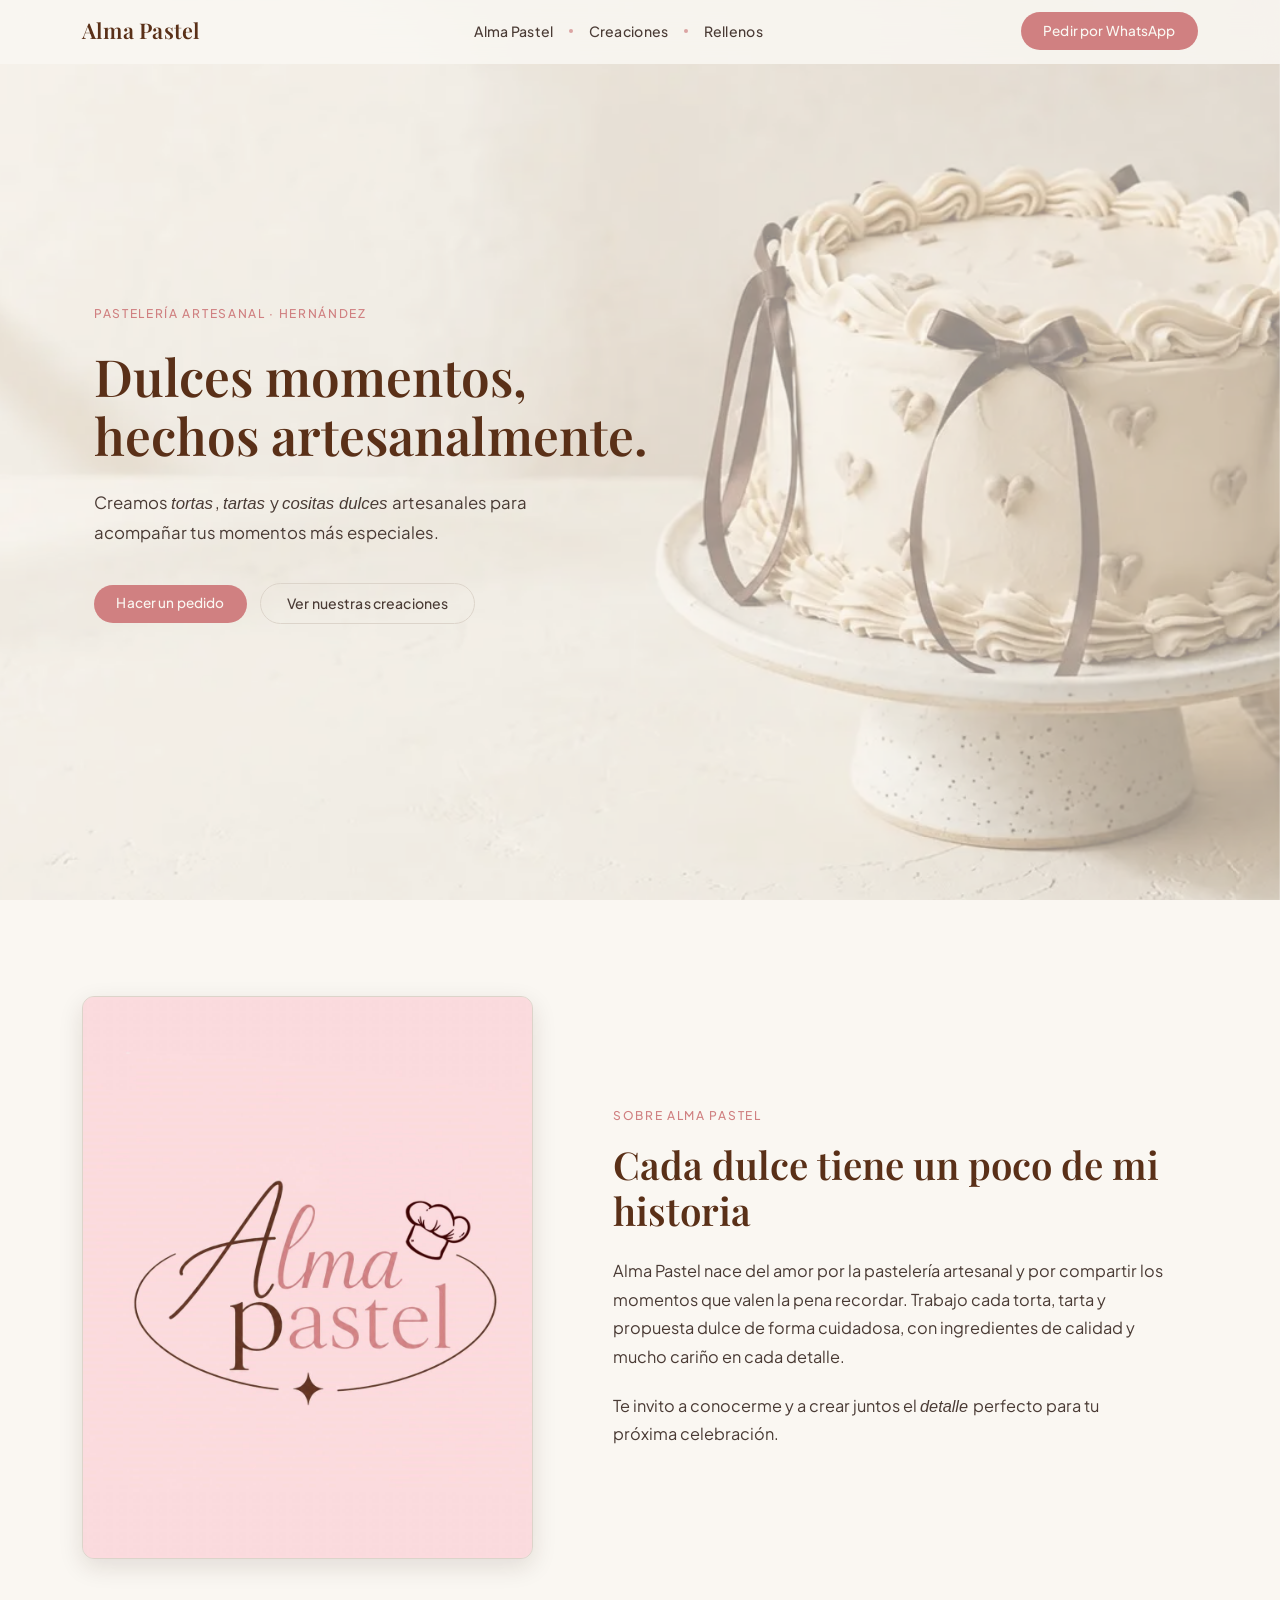
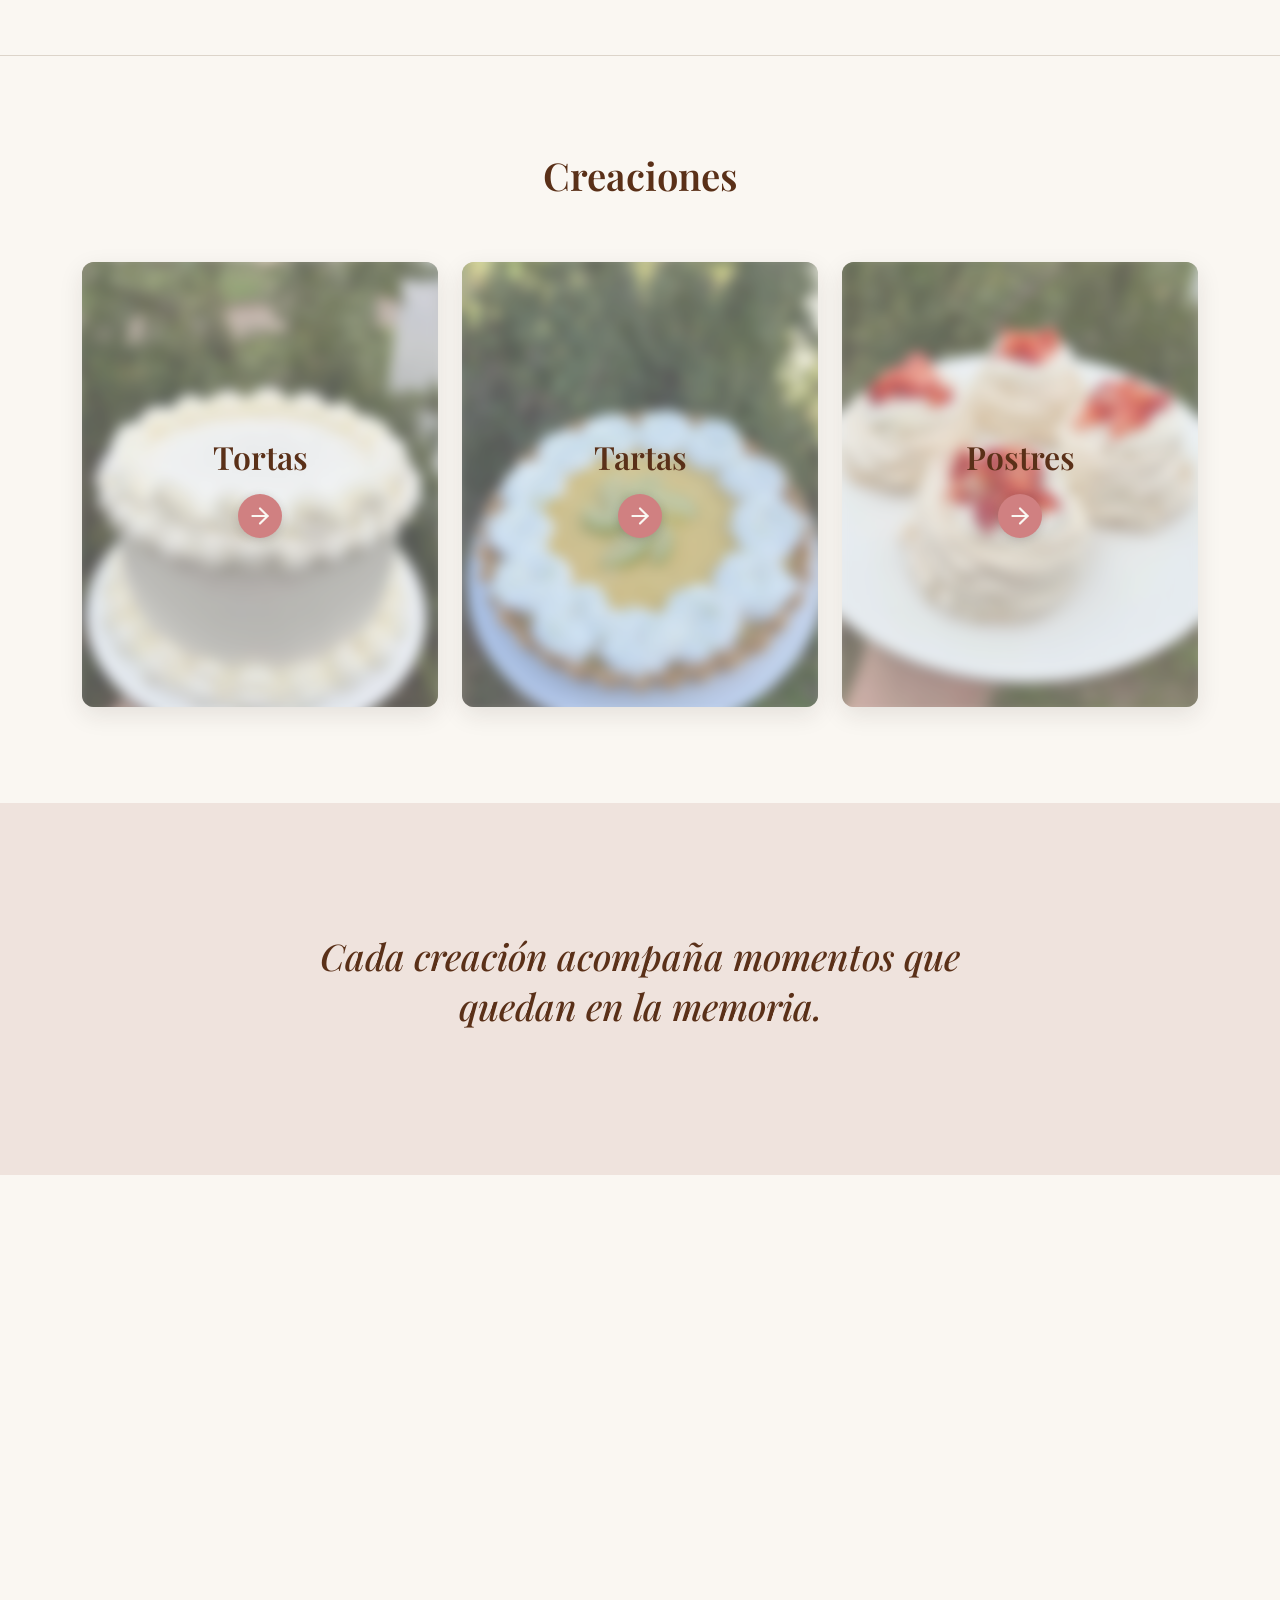
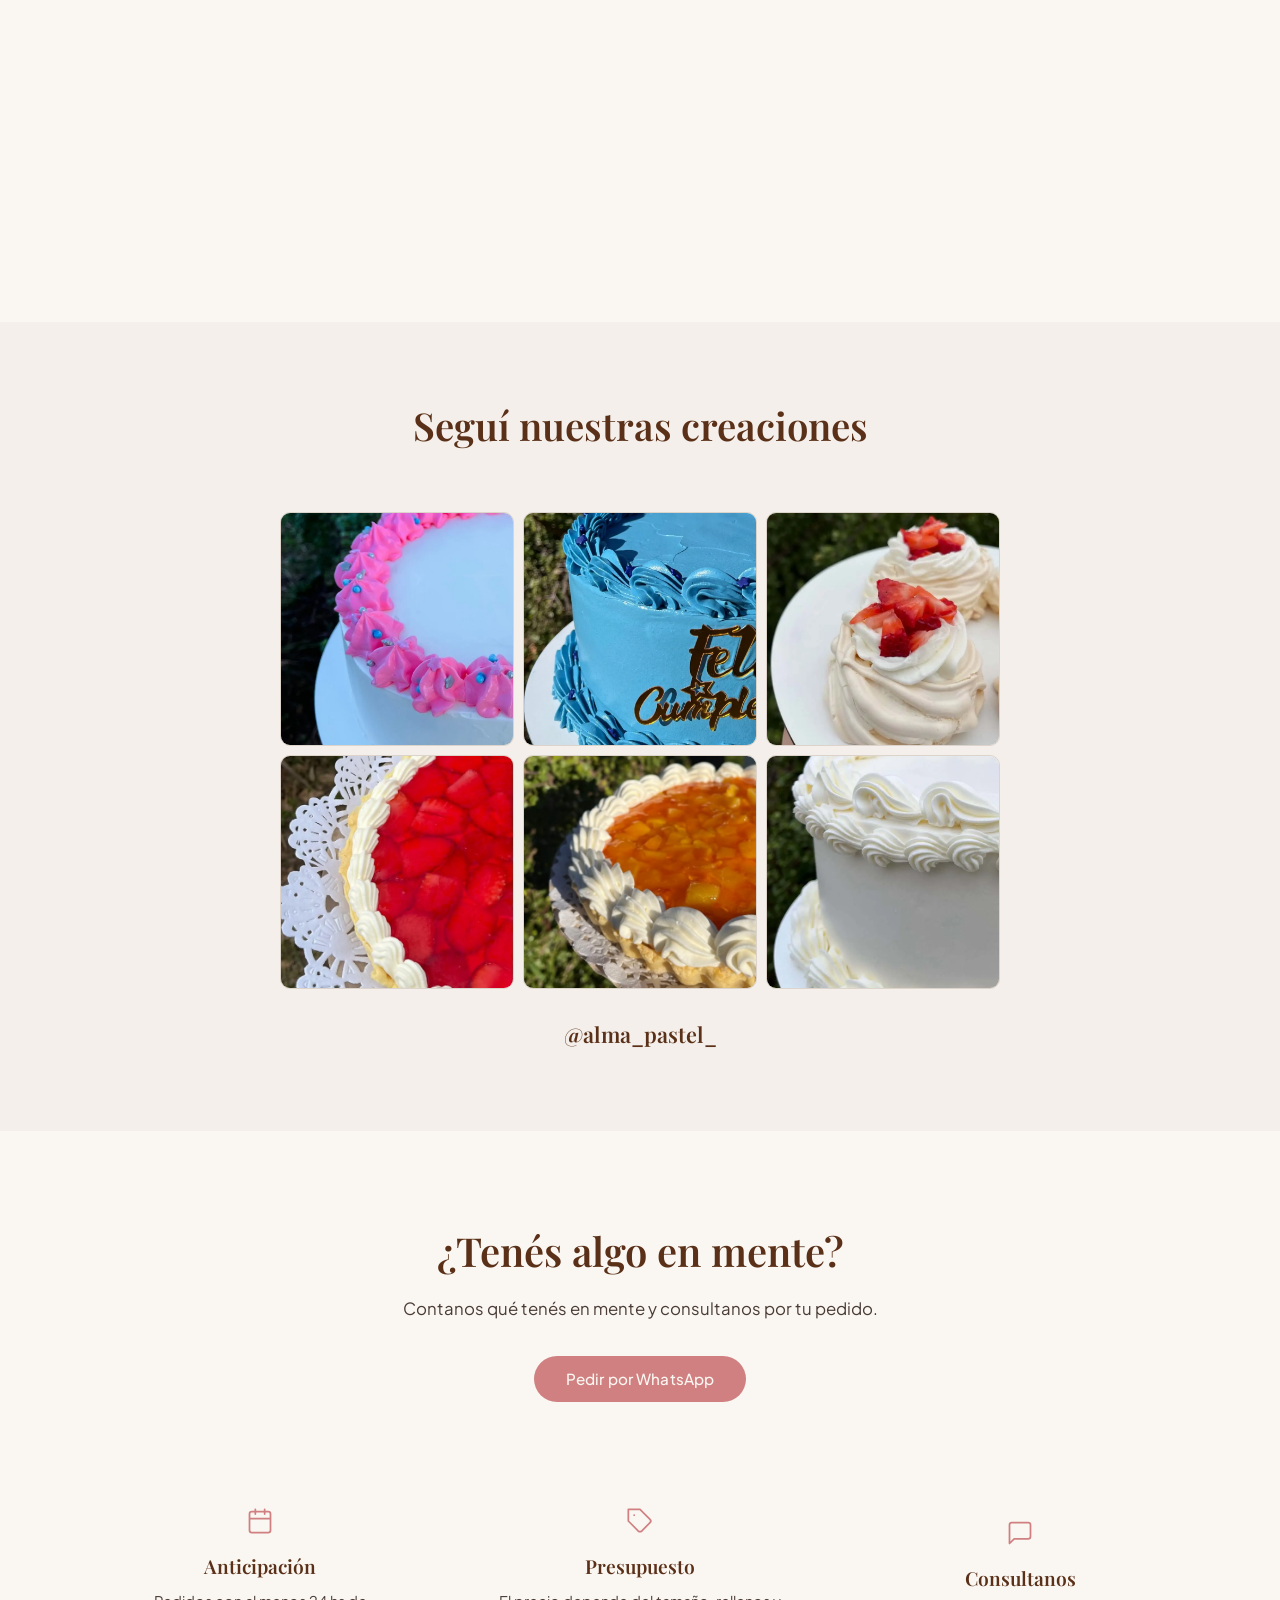
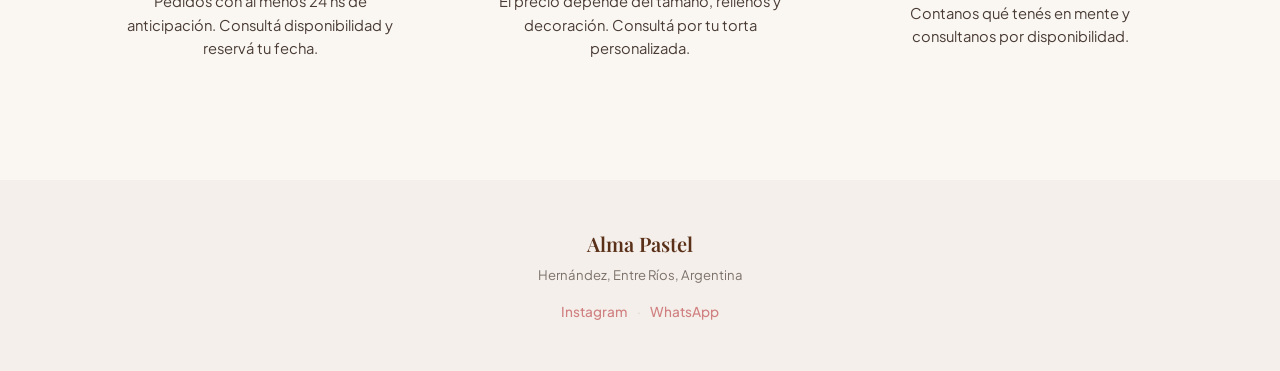
==== commit 8a49ecf6: "feat: reestructuración en carpetas, botones flotantes anclados sobre el footer y transición del hint" ====
--- a/index.html
+++ b/index.html
@@ -5,7 +5,7 @@
     <meta name="viewport" content="width=device-width, initial-scale=1.0">
     <meta name="description" content="Alma Pastel — Pastelería artesanal en Hernández, Entre Ríos. Tortas, tartas y dulces hechos con amor.">
     <title>Alma Pastel</title>
-    <link rel="icon" type="image/png" href="static/img/favicon.png">
+    <link rel="icon" type="image/png" href="static/img/generales/favicon.png">
     <meta name="google-site-verification" content="0BKJAhWFKCmRjFCSAokerBA0kCPYWzNLE0JguxMw0iQ" />
 
     <!-- Google tag (gtag.js) -->
@@ -31,7 +31,7 @@
     <main>
         <section id="hero">
             <div class="hero-bg" aria-hidden="true">
-                <img src="static/img/hero.webp" alt="" class="hero-image d-block w-100 object-fit-cover">
+                <img src="static/img/generales/hero.webp" alt="" class="hero-image d-block w-100 object-fit-cover">
             </div>
             <div class="container">
                 <div class="row align-items-center hero-row w-100 m-0">
@@ -53,7 +53,7 @@
                 <div class="row align-items-center sobre-row">
                     <div class="col-lg-5">
                         <div class="sobre-img-wrapper reveal ">
-                            <img src="static/img/sobre-alma.jpg" alt="Alma Pastel — el proceso artesanal de nuestras creaciones" class="sobre-img d-block w-100 object-fit-cover" loading="lazy">
+                            <img src="static/img/generales/sobre-alma.jpg" alt="Alma Pastel — el proceso artesanal de nuestras creaciones" class="sobre-img d-block w-100 object-fit-cover" loading="lazy">
                         </div>
                     </div>
                     <div class="col-lg-7">
@@ -75,8 +75,8 @@
                 </div>
                 <div class="row creaciones-grid">
                     <div class="col-lg-4 col-md-6 reveal">
-                        <a href="tortas.html" class="categoria-card d-block mx-auto text-decoration-none" aria-label="Ver todas las tortas">
-                            <img src="static/img/creacion-vintage.webp" alt="" class="categoria-img" loading="lazy">
+                        <a href="creaciones/tortas.html" class="categoria-card d-block mx-auto text-decoration-none" aria-label="Ver todas las tortas">
+                            <img src="static/img/creaciones/creacion-vintage.webp" alt="" class="categoria-img" loading="lazy">
                             <span class="categoria-overlay" aria-hidden="true"></span>
                             <span class="categoria-content">
                                 <span class="categoria-nombre">Tortas</span>
@@ -87,8 +87,8 @@
                         </a>
                     </div>
                     <div class="col-lg-4 col-md-6 reveal" data-delay="1">
-                        <a href="tartas.html" class="categoria-card d-block mx-auto text-decoration-none" aria-label="Ver todas las tartas">
-                            <img src="static/img/creacion-key-lime-pie.webp" alt="" class="categoria-img" loading="lazy">
+                        <a href="creaciones/tartas.html" class="categoria-card d-block mx-auto text-decoration-none" aria-label="Ver todas las tartas">
+                            <img src="static/img/creaciones/creacion-key-lime-pie.webp" alt="" class="categoria-img" loading="lazy">
                             <span class="categoria-overlay" aria-hidden="true"></span>
                             <span class="categoria-content">
                                 <span class="categoria-nombre">Tartas</span>
@@ -99,8 +99,8 @@
                         </a>
                     </div>
                     <div class="col-lg-4 col-md-6 reveal" data-delay="2">
-                        <a href="postres.html" class="categoria-card d-block mx-auto text-decoration-none" aria-label="Ver todos los postres">
-                            <img src="static/img/creacion-pavlova-frutilla.webp" alt="" class="categoria-img" loading="lazy">
+                        <a href="creaciones/postres.html" class="categoria-card d-block mx-auto text-decoration-none" aria-label="Ver todos los postres">
+                            <img src="static/img/creaciones/creacion-pavlova-frutilla.webp" alt="" class="categoria-img" loading="lazy">
                             <span class="categoria-overlay" aria-hidden="true"></span>
                             <span class="categoria-content">
                                 <span class="categoria-nombre">Postres</span>
@@ -128,8 +128,8 @@
 
                 <div class="row creaciones-grid">
                     <div class="col-lg-4 col-md-6 reveal">
-                        <a href="rellenos-dulce-de-leche.html" class="categoria-card d-block mx-auto text-decoration-none" aria-label="Ver rellenos de dulce de leche">
-                            <img src="static/img/relleno-dulce-leche.webp" alt="" class="categoria-img" loading="lazy">
+                        <a href="rellenos/dulce-de-leche.html" class="categoria-card d-block mx-auto text-decoration-none" aria-label="Ver rellenos de dulce de leche">
+                            <img src="static/img/rellenos/relleno-dulce-leche.webp" alt="" class="categoria-img" loading="lazy">
                             <span class="categoria-overlay" aria-hidden="true"></span>
                             <span class="categoria-content">
                                 <span class="categoria-nombre">Dulce de leche</span>
@@ -140,8 +140,8 @@
                         </a>
                     </div>
                     <div class="col-lg-4 col-md-6 reveal" data-delay="1">
-                        <a href="rellenos-mousses.html" class="categoria-card d-block mx-auto text-decoration-none" aria-label="Ver rellenos mousses">
-                            <img src="static/img/relleno-mousse-dulce-leche.webp" alt="" class="categoria-img" loading="lazy">
+                        <a href="rellenos/mousses.html" class="categoria-card d-block mx-auto text-decoration-none" aria-label="Ver rellenos mousses">
+                            <img src="static/img/rellenos/relleno-mousse-dulce-leche.webp" alt="" class="categoria-img" loading="lazy">
                             <span class="categoria-overlay" aria-hidden="true"></span>
                             <span class="categoria-content">
                                 <span class="categoria-nombre">Mousses</span>
@@ -152,8 +152,8 @@
                         </a>
                     </div>
                     <div class="col-lg-4 col-md-6 reveal" data-delay="2">
-                        <a href="rellenos-cremas.html" class="categoria-card d-block mx-auto text-decoration-none" aria-label="Ver rellenos de crema">
-                            <img src="static/img/relleno-crema-frutilla.webp" alt="" class="categoria-img" loading="lazy">
+                        <a href="rellenos/cremas.html" class="categoria-card d-block mx-auto text-decoration-none" aria-label="Ver rellenos de crema">
+                            <img src="static/img/rellenos/relleno-crema-frutilla.webp" alt="" class="categoria-img" loading="lazy">
                             <span class="categoria-overlay" aria-hidden="true"></span>
                             <span class="categoria-content">
                                 <span class="categoria-nombre">Cremas</span>
@@ -174,12 +174,12 @@
                 </div>
                 <a class="instagram-link reveal d-block text-center mx-auto text-decoration-none" href="https://instagram.com/alma_pastel_" target="_blank" rel="noopener noreferrer" aria-label="Seguinos en Instagram">
                     <div class="instagram-grid">
-                        <div class="ig-tile"><img src="static/img/grilla-torta-rosa.webp" alt="Creación de Alma Pastel" class="d-block w-100 h-100 object-fit-cover" loading="lazy"></div>
-                        <div class="ig-tile"><img src="static/img/grilla-torta-azul.webp" alt="Creación de Alma Pastel" class="d-block w-100 h-100 object-fit-cover" loading="lazy"></div>
-                        <div class="ig-tile"><img src="static/img/grilla-pavlovas.webp" alt="Creación de Alma Pastel" class="d-block w-100 h-100 object-fit-cover" loading="lazy"></div>
-                        <div class="ig-tile"><img src="static/img/grilla-tarta-frutilla.webp" alt="Creación de Alma Pastel" class="d-block w-100 h-100 object-fit-cover" loading="lazy"></div>
-                        <div class="ig-tile"><img src="static/img/grilla-tarta-durazno.webp" alt="Creación de Alma Pastel" class="d-block w-100 h-100 object-fit-cover" loading="lazy"></div>
-                        <div class="ig-tile"><img src="static/img/grilla-torta-vintage.webp" alt="Creación de Alma Pastel" class="d-block w-100 h-100 object-fit-cover" loading="lazy"></div>
+                        <div class="ig-tile"><img src="static/img/generales/grilla-torta-rosa.webp" alt="Creación de Alma Pastel" class="d-block w-100 h-100 object-fit-cover" loading="lazy"></div>
+                        <div class="ig-tile"><img src="static/img/generales/grilla-torta-azul.webp" alt="Creación de Alma Pastel" class="d-block w-100 h-100 object-fit-cover" loading="lazy"></div>
+                        <div class="ig-tile"><img src="static/img/generales/grilla-pavlovas.webp" alt="Creación de Alma Pastel" class="d-block w-100 h-100 object-fit-cover" loading="lazy"></div>
+                        <div class="ig-tile"><img src="static/img/generales/grilla-tarta-frutilla.webp" alt="Creación de Alma Pastel" class="d-block w-100 h-100 object-fit-cover" loading="lazy"></div>
+                        <div class="ig-tile"><img src="static/img/generales/grilla-tarta-durazno.webp" alt="Creación de Alma Pastel" class="d-block w-100 h-100 object-fit-cover" loading="lazy"></div>
+                        <div class="ig-tile"><img src="static/img/generales/grilla-torta-vintage.webp" alt="Creación de Alma Pastel" class="d-block w-100 h-100 object-fit-cover" loading="lazy"></div>
                     </div>
                     <span class="instagram-handle text-decoration-none">@alma_pastel_</span>
                 </a>
--- a/static/css/style.css
+++ b/static/css/style.css
@@ -506,6 +506,33 @@
     color: var(--ap-text-chocolate);
 }
 
+/* Navegación entre categorías (arriba del footer) */
+.cat-nav {
+    display: flex;
+    flex-wrap: wrap;
+    justify-content: center;
+    gap: 0.75rem 1rem;
+    padding: 2.5rem 0;
+}
+
+.cat-nav-link {
+    font-family: var(--ap-font-sans);
+    font-size: 0.9rem;
+    font-weight: 600;
+    padding: 0.55rem 1.15rem;
+    border-radius: 999px;
+    text-decoration: none;
+    background-color: var(--ap-accent-rosa);
+    color: var(--ap-bg-marfil);
+    border: 1px solid transparent;
+    transition: background-color 0.2s ease, color 0.2s ease, border-color 0.2s ease;
+}
+
+.cat-nav-link:hover {
+    background-color: var(--ap-text-chocolate);
+    color: var(--ap-bg-marfil);
+}
+
 .page-eyebrow {
     font-family: var(--ap-font-sans);
     font-size: 0.75rem;
@@ -634,7 +661,6 @@
     transition: filter 0.3s ease, transform 0.5s ease;
 }
 
-.relleno-card:hover .relleno-media img,
 .relleno-card.is-revelando .relleno-media img {
     filter: blur(0);
     transform: scale(1.03);
@@ -651,17 +677,73 @@
     transition: top 0.3s ease, transform 0.3s ease;
 }
 
-.relleno-card:hover .relleno-titulo,
 .relleno-card.is-revelando .relleno-titulo {
     top: 1.25rem;
     transform: translateY(0);
 }
 
 .relleno-name {
+    display: inline-block;
+    position: relative;
+    isolation: isolate;
+    overflow: hidden;
     font-family: var(--ap-font-serif);
     font-size: 1.15rem;
     color: var(--ap-text-chocolate);
+    padding: 0.5rem 1.1rem;
+    border-radius: 10px;
+    background-color: rgba(250, 247, 242, 0.55);
     text-shadow: 0 1px 2px rgba(250, 247, 242, 0.45);
+}
+
+.relleno-name::before {
+    content: "";
+    position: absolute;
+    inset: 0;
+    z-index: -1;
+    background: var(--relleno-img, rgba(250, 247, 242, 0.55)) center / cover no-repeat;
+    filter: blur(14px);
+    transform: scale(1.2);
+}
+
+.relleno-hint {
+    position: absolute;
+    left: 50%;
+    bottom: 0.75rem;
+    transform: translateX(-50%);
+    font-family: var(--ap-font-sans);
+    font-size: 0.72rem;
+    font-weight: 500;
+    color: var(--ap-bg-marfil);
+    background-color: rgba(90, 48, 24, 0.75);
+    padding: 0.3rem 0.8rem;
+    border-radius: 999px;
+    white-space: nowrap;
+    pointer-events: none;
+    box-shadow: 0 2px 8px rgba(43, 30, 25, 0.18);
+}
+
+.relleno-hint.is-saliendo {
+    opacity: 0;
+    transform: translate(-50%, 6px);
+    transition: opacity 0.2s ease, transform 0.2s ease;
+}
+
+@media (prefers-reduced-motion: no-preference) {
+    .relleno-hint {
+        animation: relleno-hint-in 0.25s ease-out;
+    }
+}
+
+@keyframes relleno-hint-in {
+    from {
+        opacity: 0;
+        transform: translate(-50%, 6px);
+    }
+    to {
+        opacity: 1;
+        transform: translate(-50%, 0);
+    }
 }
 
 /* Hover sutil solo en dispositivos con hover real (desktop) */
@@ -673,6 +755,16 @@
     .relleno-card:hover {
         transform: translateY(-3px);
         box-shadow: 0 10px 24px rgba(43, 30, 25, 0.13);
+    }
+
+    .relleno-card:hover .relleno-media img {
+        filter: blur(0);
+        transform: scale(1.03);
+    }
+
+    .relleno-card:hover .relleno-titulo {
+        top: 1.25rem;
+        transform: translateY(0);
     }
 }
 
